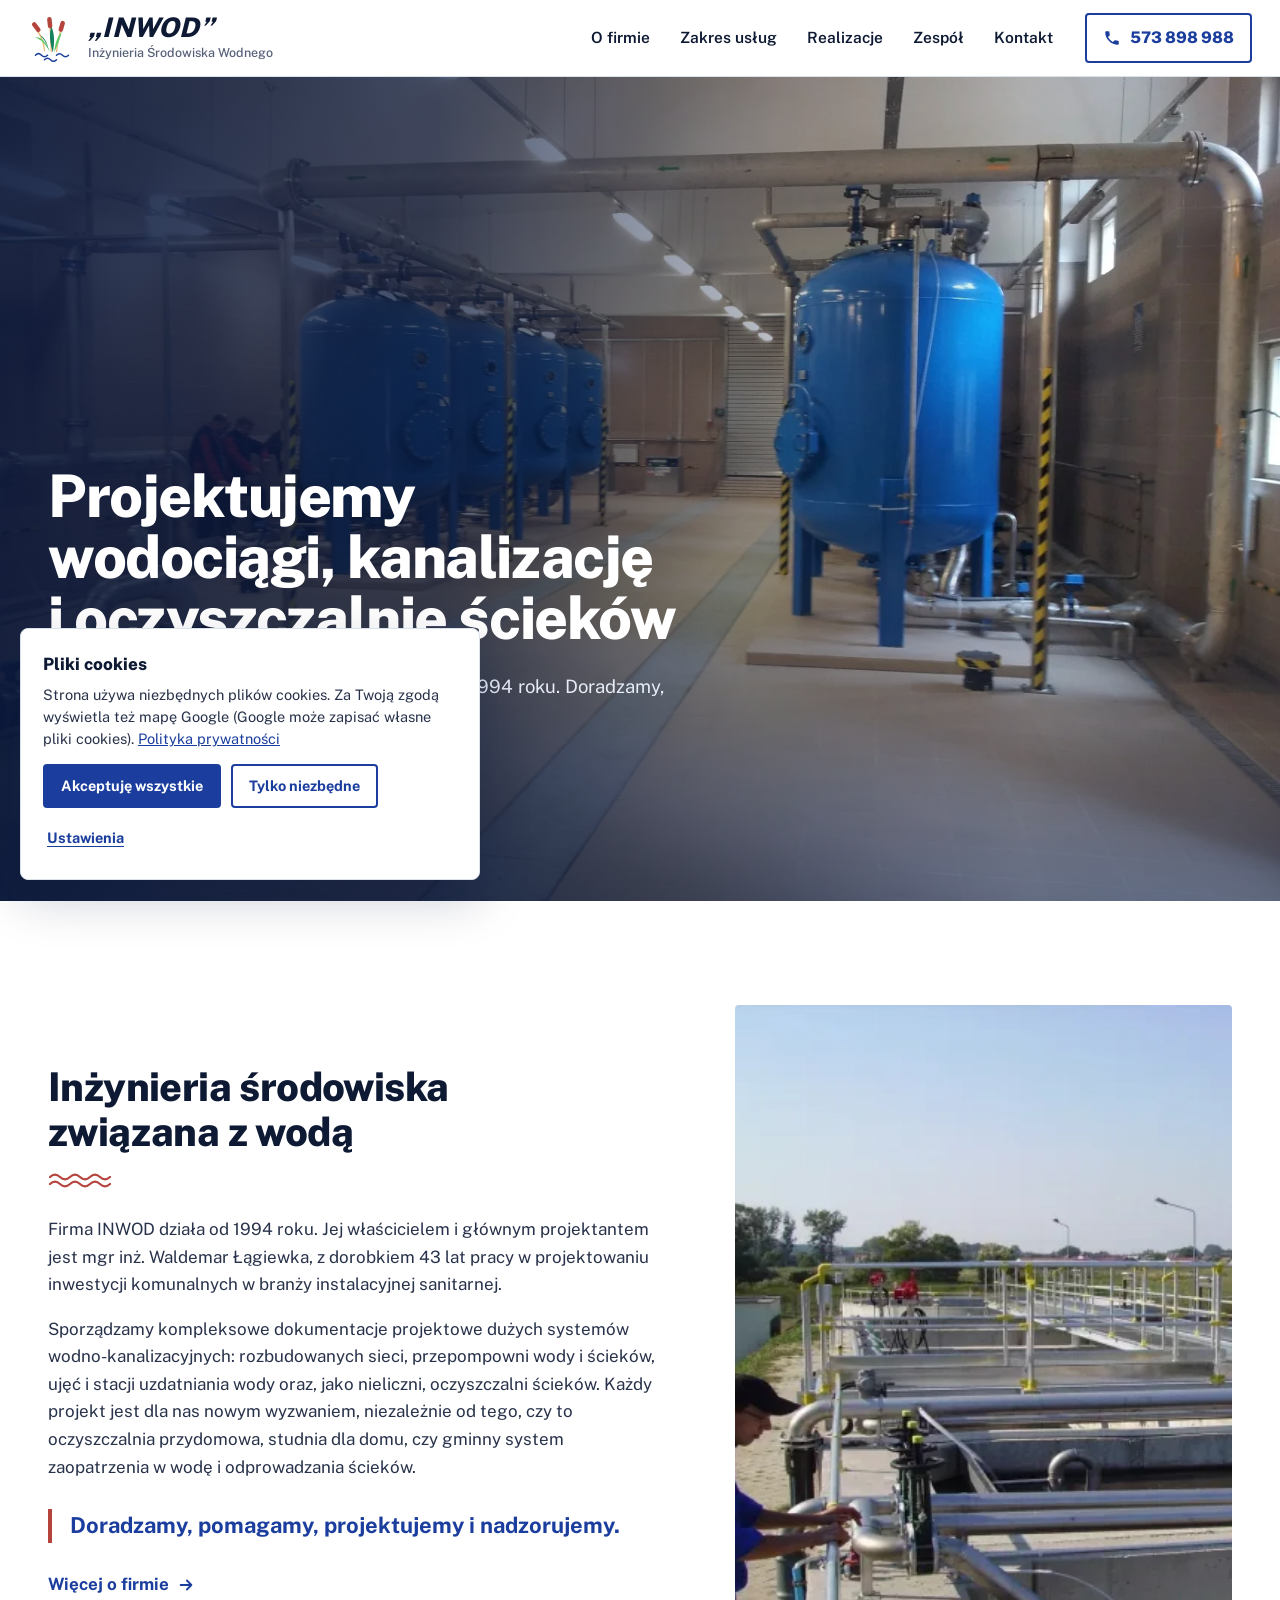
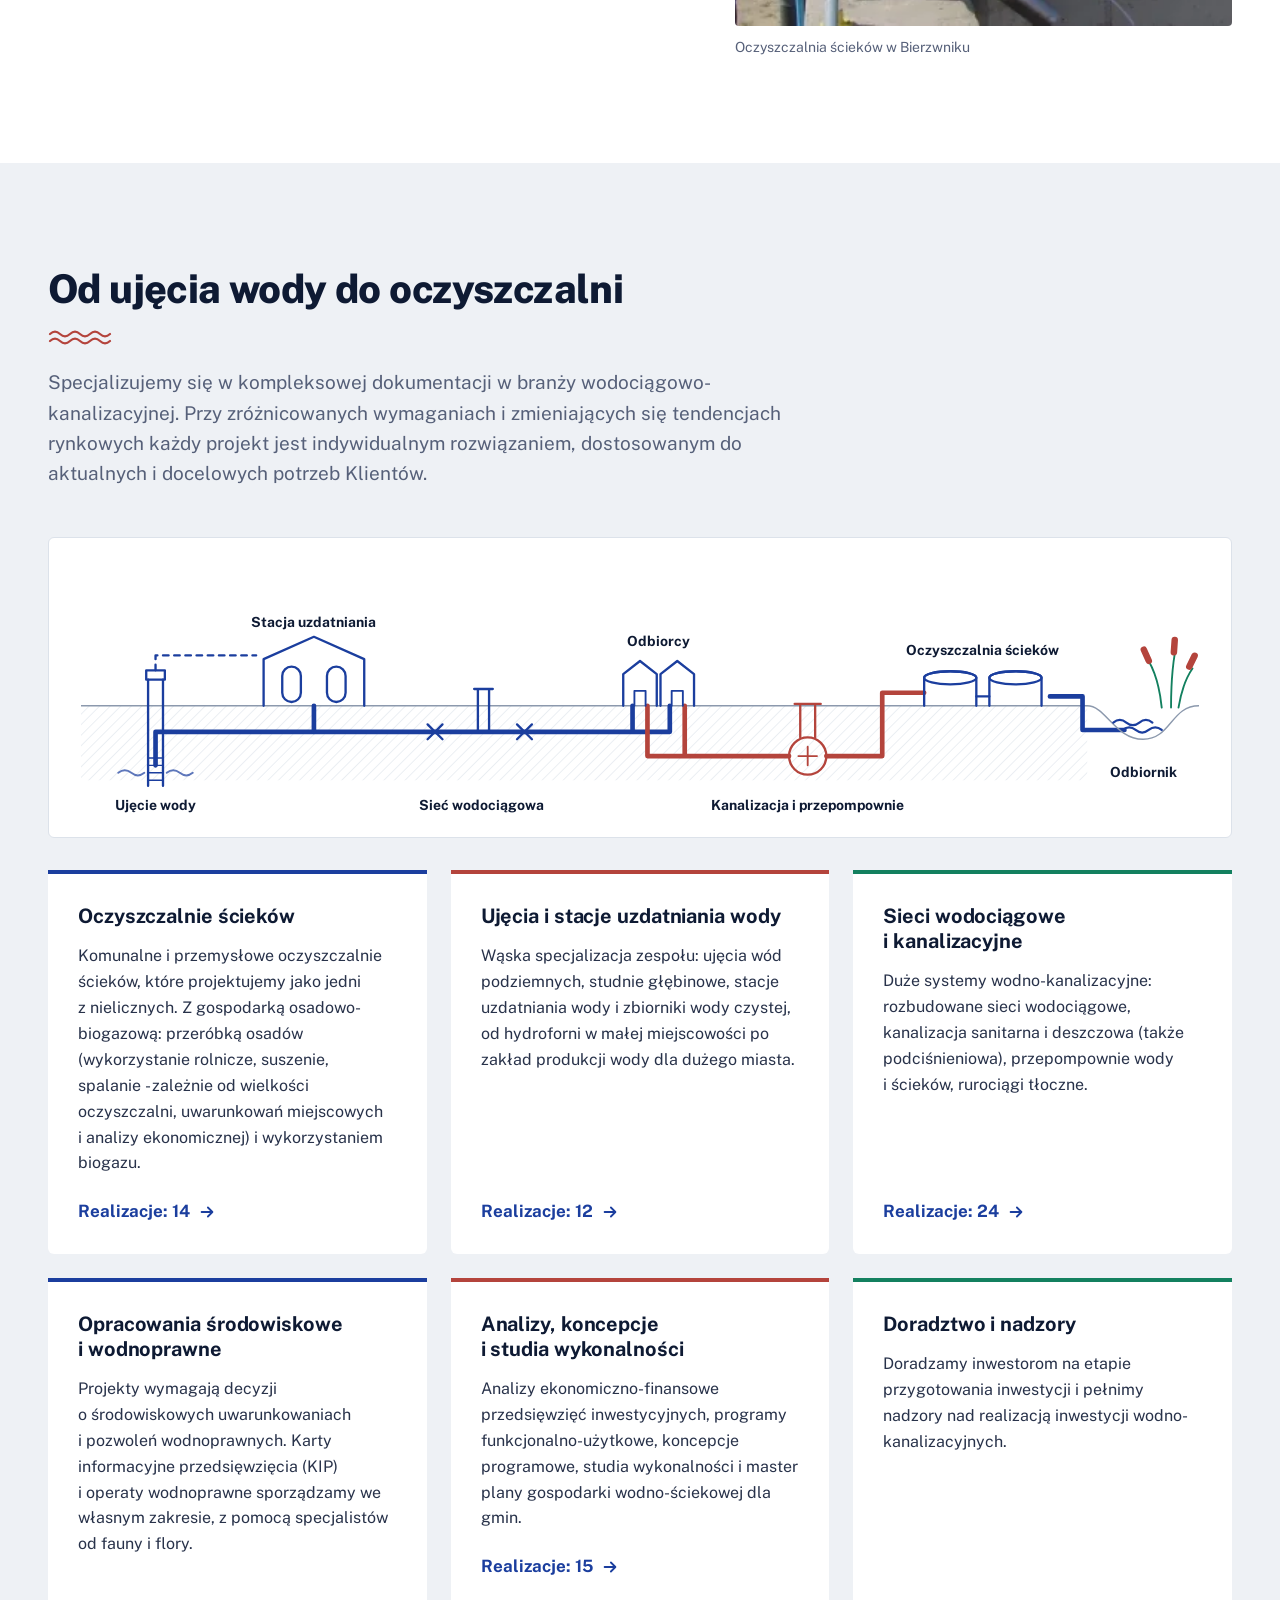
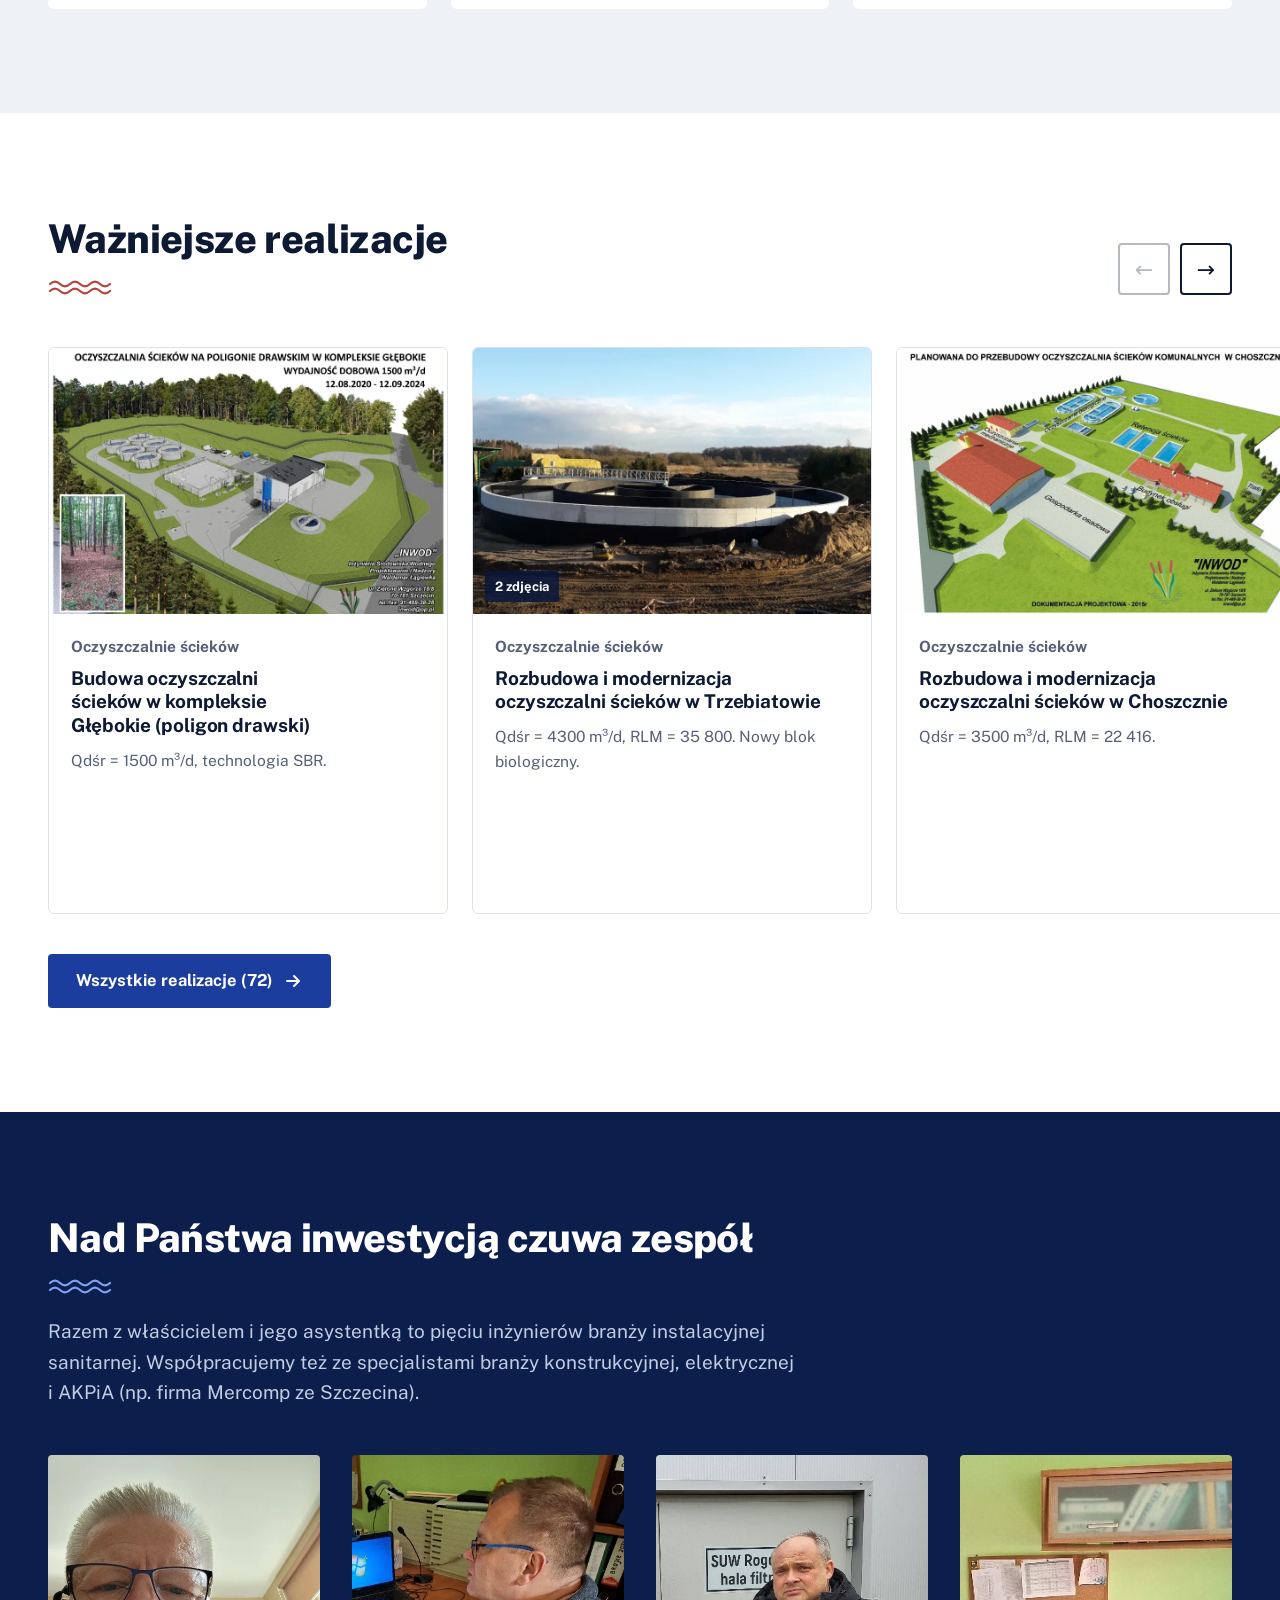
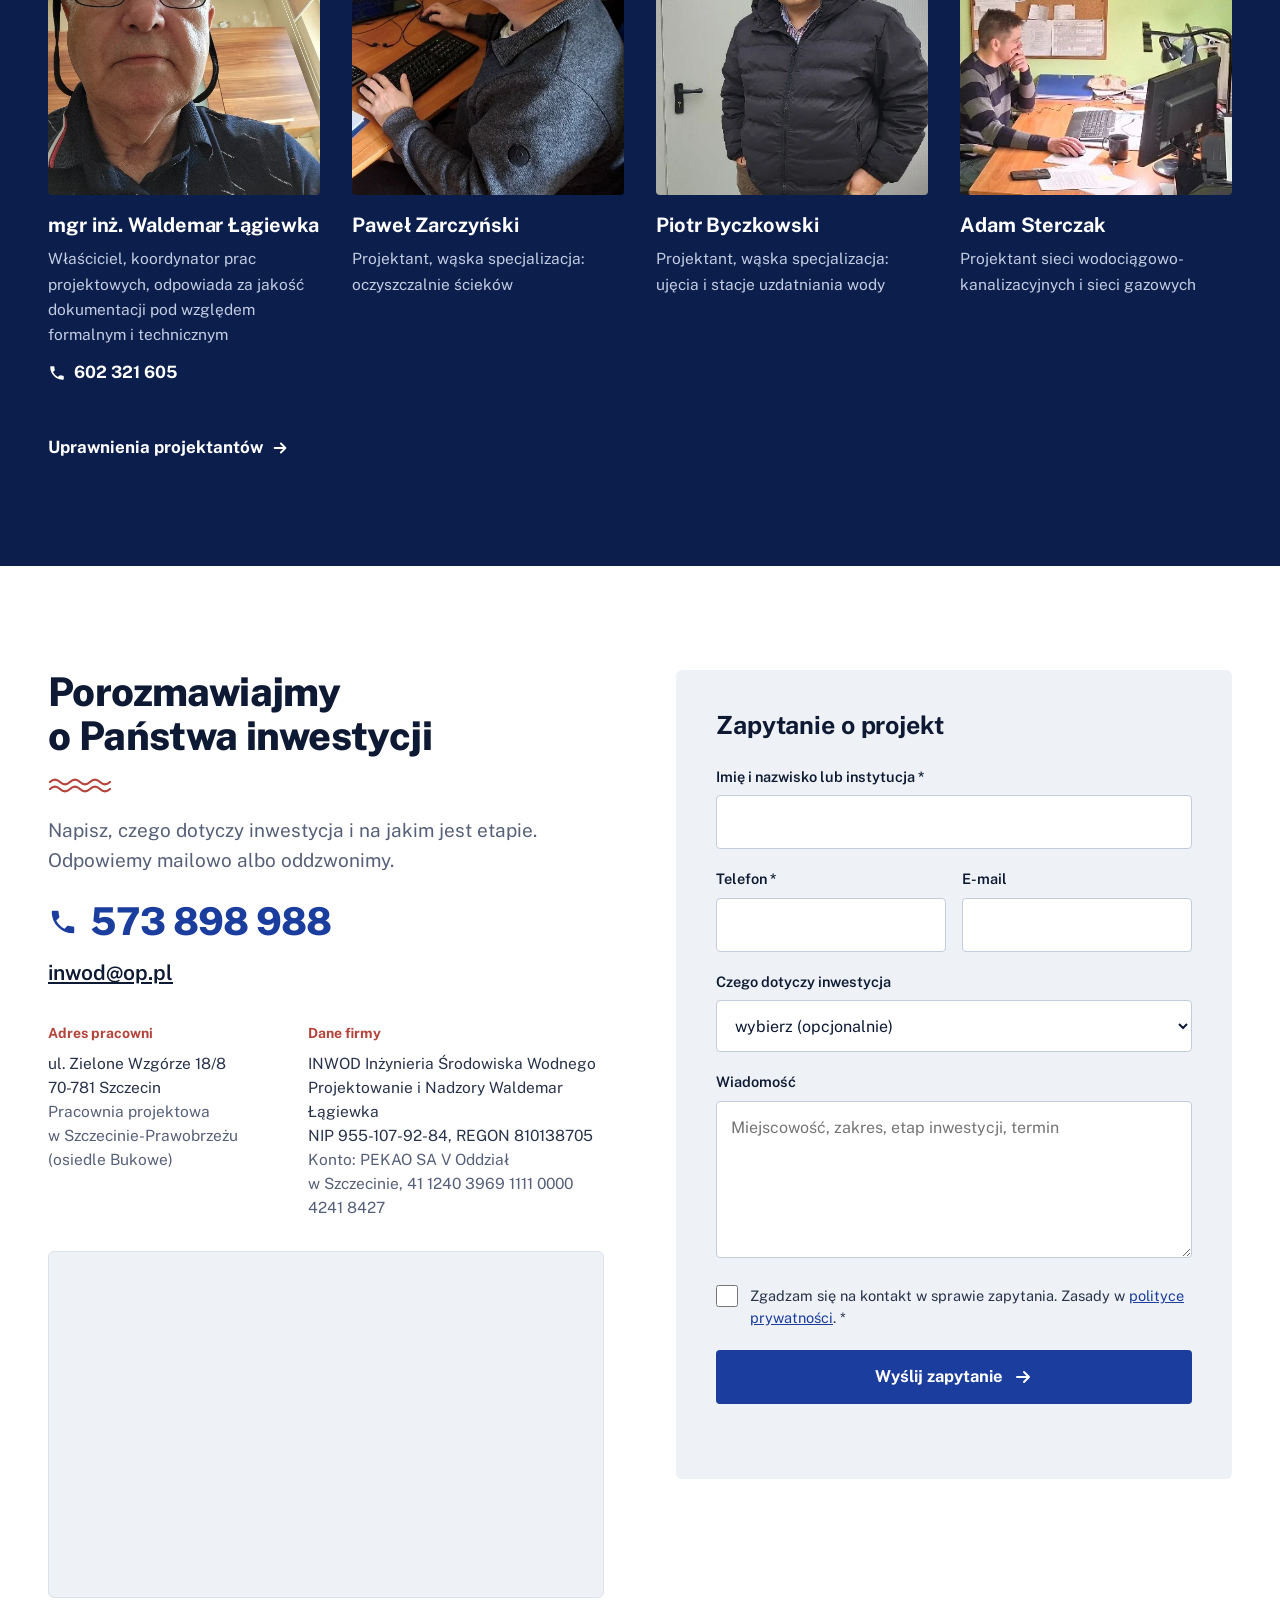
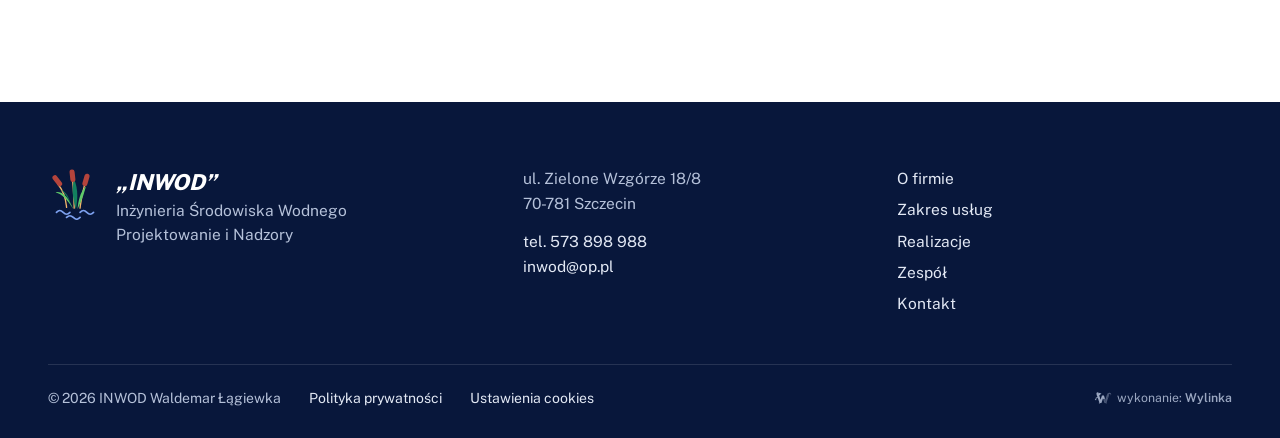
==== index.html @ 0514026c "Wersja testowa strony INWOD do odbioru (eksport z WordPressa, noindex) Co-Authored-By: Claude Opus 5" ====
<!doctype html>
<html lang="pl">
<head>
<meta charset="utf-8">
<meta name="viewport" content="width=device-width,initial-scale=1,viewport-fit=cover">
<title>INWOD Szczecin - projekty wodociągów, kanalizacji i oczyszczalni ścieków</title>
<meta name="description" content="Pracownia projektowa INWOD ze Szczecina, od 1994 roku. Oczyszczalnie ścieków, stacje uzdatniania wody, sieci wodociągowe i kanalizacyjne, KIP, operaty wodnoprawne i nadzory.">
<meta name="robots" content="noindex, nofollow">
<link rel="canonical" href="https://disaster26.github.io/inwod-koncepcja/">
<meta property="og:type" content="website"><meta property="og:locale" content="pl_PL"><meta property="og:site_name" content="INWOD"><meta property="og:title" content="INWOD Szczecin - projekty wodociągów, kanalizacji i oczyszczalni ścieków"><meta property="og:description" content="Pracownia projektowa INWOD ze Szczecina, od 1994 roku. Oczyszczalnie ścieków, stacje uzdatniania wody, sieci wodociągowe i kanalizacyjne, KIP, operaty wodnoprawne i nadzory."><meta property="og:url" content="https://disaster26.github.io/inwod-koncepcja/"><meta property="og:image" content="https://disaster26.github.io/inwod-koncepcja/wp-content/uploads/2026/11/suw-lazy-filtry-1024x768.webp">
<script type="application/ld+json">{"@context":"https://schema.org","@type":"ProfessionalService","@id":"https://disaster26.github.io/inwod-koncepcja/#firma","name":"INWOD Inżynieria Środowiska Wodnego Projektowanie i Nadzory Waldemar Łągiewka","alternateName":"INWOD","url":"https://disaster26.github.io/inwod-koncepcja/","telephone":"+48573898988","email":"inwod@op.pl","foundingDate":"1994","founder":{"@type":"Person","name":"Waldemar Łągiewka","jobTitle":"projektant, właściciel"},"taxID":"9551079284","address":{"@type":"PostalAddress","streetAddress":"Zielone Wzgórze 18/8","postalCode":"70-781","addressLocality":"Szczecin","addressRegion":"zachodniopomorskie","addressCountry":"PL"},"areaServed":"Polska","knowsAbout":["oczyszczalnie ścieków","stacje uzdatniania wody","sieci wodociągowe","kanalizacja sanitarna","kanalizacja deszczowa","operaty wodnoprawne","karta informacyjna przedsięwzięcia"],"image":"https://disaster26.github.io/inwod-koncepcja/wp-content/uploads/2026/11/suw-lazy-filtry-1024x768.webp"}</script>
<meta name="theme-color" content="#0B1E4C">
<link rel="icon" href="https://disaster26.github.io/inwod-koncepcja/wp-content/themes/inwod/assets/img/favicon.svg" type="image/svg+xml"><link rel="apple-touch-icon" href="https://disaster26.github.io/inwod-koncepcja/wp-content/themes/inwod/assets/img/favicon-180.png">
<link rel="preload" href="https://disaster26.github.io/inwod-koncepcja/wp-content/themes/inwod/assets/fonts/publicsans-latin.woff2" as="font" type="font/woff2" crossorigin>
<link rel="preload" href="https://disaster26.github.io/inwod-koncepcja/wp-content/themes/inwod/assets/fonts/publicsans-latin-ext.woff2" as="font" type="font/woff2" crossorigin>
<style>@font-face{font-family:"Public Sans";src:url(https://disaster26.github.io/inwod-koncepcja/wp-content/themes/inwod/assets/fonts/publicsans-latin-ext.woff2) format("woff2");font-weight:100 900;font-display:swap;unicode-range:U+0100-02BA,U+02BD-02C5,U+02C7-02CC,U+02CE-02D7,U+02DD-02FF,U+0304,U+0308,U+0329,U+1D00-1DBF,U+1E00-1E9F,U+1EF2-1EFF,U+2020,U+20A0-20AB,U+20AD-20C0,U+2113,U+2C60-2C7F,U+A720-A7FF}
@font-face{font-family:"Public Sans";src:url(https://disaster26.github.io/inwod-koncepcja/wp-content/themes/inwod/assets/fonts/publicsans-latin.woff2) format("woff2");font-weight:100 900;font-display:swap;unicode-range:U+0000-00FF,U+0131,U+0152-0153,U+02BB-02BC,U+02C6,U+02DA,U+02DC,U+0304,U+0308,U+0329,U+2000-206F,U+20AC,U+2122,U+2191,U+2193,U+2212,U+2215,U+FEFF,U+FFFD}
:root{--g:#1B3E9E;--gd:#0B1E4C;--gdd:#08173B;--a:#B4443C;--ad:#93302A;--z:#13805F;--ink:#0E1A33;--tx:#28324A;--sz:#566079;--li:#DCE2EA;--bg2:#EEF1F5;--hh:76px;--fala:url("data:image/svg+xml,%3Csvg xmlns='http://www.w3.org/2000/svg' width='16' height='6' viewBox='0 0 16 6'%3E%3Cpath d='M0 3c2-2.4 6-2.4 8 0s6 2.4 8 0' fill='none' stroke='%23B4443C' stroke-width='1.8'/%3E%3C/svg%3E");--fala-g:url("data:image/svg+xml,%3Csvg xmlns='http://www.w3.org/2000/svg' width='22' height='10' viewBox='0 0 22 10'%3E%3Cg fill='none' stroke='%231B3E9E' stroke-width='1.7' stroke-linecap='round'%3E%3Cpath d='M1 3.5c2.2-2.6 4.8-2.6 7 0s4.8 2.6 7 0'/%3E%3Cpath d='M6 8c2.2-2.6 4.8-2.6 7 0s4.8 2.6 7 0'/%3E%3C/g%3E%3C/svg%3E")}
*,*::before,*::after{box-sizing:border-box}
html{-webkit-text-size-adjust:100%;scroll-behavior:smooth;scroll-padding-top:calc(var(--hh) + 16px)}
body{margin:0;background:#fff;color:var(--tx);font:400 17px/1.62 "Public Sans",system-ui,-apple-system,"Segoe UI",Roboto,Arial,sans-serif;-webkit-font-smoothing:antialiased;overflow-x:hidden}
img,svg{max-width:100%;display:block}
img{height:auto}
a{color:var(--g)}
h1,h2,h3{color:var(--ink);line-height:1.12;margin:0;font-weight:800;letter-spacing:-.015em;text-wrap:balance}
h2{font-size:clamp(29px,3.1vw,44px)}
h3{font-size:20px;font-weight:700;letter-spacing:-.005em;line-height:1.25}
p{margin:0 0 1em}
button{font:inherit;cursor:pointer}
.wrap{max-width:1240px;margin:0 auto;padding:0 28px}
.skip{position:absolute;left:-9999px;top:8px;z-index:100;background:#fff;padding:10px 14px}
.skip:focus{left:8px}
:focus-visible{outline:3px solid var(--a);outline-offset:2px}
.ik{width:18px;height:18px;flex:none}
.szary{color:var(--sz)}
/* przyciski */
.btn{display:inline-flex;align-items:center;justify-content:center;gap:10px;min-height:54px;padding:0 26px;border-radius:4px;border:2px solid transparent;font-weight:700;font-size:16.5px;line-height:1.2;text-decoration:none;transition:background-color .18s,color .18s,border-color .18s,transform .18s}
.btn:active{transform:translateY(1px)}
.btn .ik{width:20px;height:20px}
.btn-akc{background:var(--a);color:#fff}
.btn-akc:hover{background:var(--ad)}
.btn-szklo{background:rgba(8,23,59,.28);border-color:rgba(255,255,255,.8);color:#fff;-webkit-backdrop-filter:blur(6px);backdrop-filter:blur(6px)}
.btn-szklo:hover{background:#fff;color:var(--gd)}
.btn-gl{background:var(--g);color:#fff}
.btn-gl:hover{background:var(--gd)}
.btn-pelny{width:100%}
.lnk{display:inline-flex;align-items:center;gap:8px;font-weight:700;color:var(--g);text-decoration:none}
.lnk .ik{transition:transform .18s}
.lnk:hover .ik{transform:translateX(4px)}
.lnk-jasny{color:#fff}
/* nagłówek */
.top{position:sticky;top:0;z-index:50;background:#fff;border-bottom:1px solid var(--li)}
.top-in{max-width:1400px;margin:0 auto;padding:0 28px;height:var(--hh);display:flex;align-items:center;gap:32px}
.logo{display:flex;align-items:center;gap:12px;text-decoration:none;color:var(--ink);flex:none}
.logo .znak{width:48px;height:48px}
.logo-tx b{display:block;font-size:27px;line-height:1;font-weight:800;font-style:italic;letter-spacing:.01em}
.logo-tx span{display:block;font-size:12.5px;line-height:1.3;color:var(--sz);margin-top:4px;font-weight:500}
.nav{display:flex;gap:30px;margin-left:auto}
.nav a{position:relative;padding:10px 0;color:var(--ink);font-weight:600;font-size:15.5px;text-decoration:none}
.nav a:hover{color:var(--g)}
.nav a.on{color:var(--g)}
.nav a.on::after,.menu-mob nav a.on::after{content:"";position:absolute;left:0;right:0;bottom:0;height:6px;background:var(--fala) repeat-x left center/16px 6px}
.top-tel{display:inline-flex;align-items:center;gap:9px;padding:10px 16px;border:2px solid var(--g);border-radius:4px;color:var(--g);font-weight:800;font-size:16px;text-decoration:none;white-space:nowrap}
.top-tel:hover{background:var(--g);color:#fff}
.burger{display:none;margin-left:auto;width:48px;height:48px;border:0;background:transparent;padding:12px;flex-direction:column;justify-content:space-between}
.burger span{display:block;height:2.5px;border-radius:2px;background:var(--ink);transition:transform .2s,opacity .2s}
.burger[aria-expanded=true] span:nth-child(1){transform:translateY(9.5px) rotate(45deg)}
.burger[aria-expanded=true] span:nth-child(2){opacity:0}
.burger[aria-expanded=true] span:nth-child(3){transform:translateY(-9.5px) rotate(-45deg)}
.menu-mob{position:fixed;left:0;right:0;top:var(--hh);bottom:0;background:#fff;overflow:auto;padding:12px 20px 32px;border-top:1px solid var(--li)}
.menu-mob nav{display:flex;flex-direction:column}
.menu-mob nav a{position:relative;align-self:flex-start;padding:14px 0;font-size:23px;font-weight:700;color:var(--ink);text-decoration:none}
.menu-mob nav a.on{color:var(--g)}
.menu-mob nav a.on::after{bottom:6px}
.menu-mob-k{margin-top:24px;padding-top:24px;border-top:1px solid var(--li);display:flex;flex-direction:column;gap:14px}
.menu-mob-tel{display:inline-flex;align-items:center;gap:10px;font-size:22px;font-weight:800;color:var(--g);text-decoration:none}
.menu-mob-k p{color:var(--sz);margin:0}
/* pierwszy ekran */
.hero{position:relative;display:flex;align-items:flex-end;min-height:calc(100svh - var(--hh));max-height:980px;color:#fff;background:var(--gd);overflow:hidden;isolation:isolate}
.hero-tlo img{position:absolute;inset:0;width:100%;height:100%;object-fit:cover;object-position:62% 50%;z-index:-2}
.hero::before{content:"";position:absolute;inset:0;z-index:-1;background:linear-gradient(90deg,rgba(8,23,59,.9) 0%,rgba(8,23,59,.72) 34%,rgba(8,23,59,.25) 62%,rgba(8,23,59,0) 80%),linear-gradient(0deg,rgba(8,23,59,.55) 0%,rgba(8,23,59,0) 40%)}
.hero-in{width:100%;padding-top:72px;padding-bottom:clamp(64px,9vh,120px)}
.hero h1{color:#fff;font-size:clamp(38px,4.6vw,72px);line-height:1.04;letter-spacing:-.025em;max-width:17ch}
.hero-lead{font-size:clamp(18px,1.45vw,21px);line-height:1.55;max-width:34em;margin:24px 0 0;color:#E6ECF7}
.hero-cta{display:flex;flex-wrap:wrap;gap:14px;margin-top:36px}
.hero-fale{display:none}
/* nagłówek podstrony */
.glowa{position:relative;display:flex;align-items:flex-end;min-height:400px;color:#fff;background:var(--gd);overflow:hidden;isolation:isolate}
.glowa-tlo img{position:absolute;inset:0;width:100%;height:100%;object-fit:cover;z-index:-2}
.glowa::before{content:"";position:absolute;inset:0;z-index:-1;background:linear-gradient(90deg,rgba(8,23,59,.9) 0%,rgba(8,23,59,.66) 45%,rgba(8,23,59,.2) 85%),linear-gradient(0deg,rgba(8,23,59,.5),rgba(8,23,59,0) 55%)}
.glowa-in{width:100%;padding-top:72px;padding-bottom:52px}
.glowa h1{color:#fff;font-size:clamp(36px,4.4vw,62px);letter-spacing:-.025em;max-width:16ch}
.glowa p{font-size:19px;max-width:40em;margin:16px 0 0;color:#E6ECF7}
/* sekcje */
.sek{padding:104px 0}
.szare{background:var(--bg2)}
.ciemne{background:var(--gd);color:#D4DCEC}
.ciemne h2,.ciemne h3{color:#fff}
.h2-fale{width:64px;height:16px;margin-top:18px;color:var(--a)}
.ciemne .h2-fale{color:#7EA2F0}
.sek-glowa{max-width:780px;margin-bottom:48px}
.sek-glowa .lead{margin-top:22px}
.lead{font-size:19px;line-height:1.6;color:var(--sz)}
.ciemne .lead{color:#C2CDE3}
.sek-glowa-r{max-width:none;display:flex;align-items:flex-end;justify-content:space-between;gap:24px}
/* o firmie */
.onas-in{display:grid;grid-template-columns:1.1fr .9fr;gap:80px;align-items:center}
.onas-tx h2{margin-bottom:0}
.onas-tx .h2-fale{margin-bottom:28px}
.cytat{font-size:22px;line-height:1.35;font-weight:700;color:var(--g);border-left:4px solid var(--a);padding:2px 0 2px 18px;margin:28px 0}
.onas-zdj{margin:0;position:relative}
.onas-zdj img{width:100%;aspect-ratio:4/5;object-fit:cover;object-position:22% 50%;border-radius:4px}
.onas-zdj figcaption{font-size:14px;color:var(--sz);margin-top:10px}
/* droga wody i zakres */
.droga{background:#fff;border:1px solid var(--li);border-radius:6px;padding:28px 32px 20px;overflow-x:auto;-webkit-overflow-scrolling:touch;scrollbar-width:thin}
.droga svg{min-width:980px;width:100%;height:auto}
.droga text{font-family:"Public Sans",system-ui,sans-serif}
.droga-hint{display:none}
.tor .karta-tx p{display:-webkit-box;-webkit-line-clamp:3;-webkit-box-orient:vertical;overflow:hidden}
.tor .karta-tx ul{display:none}
.uslugi{display:grid;grid-template-columns:repeat(3,1fr);gap:24px;margin-top:32px}
.usl{background:#fff;border-top:4px solid var(--g);border-radius:0 0 6px 6px;padding:30px 30px 28px;display:flex;flex-direction:column}
.usl:nth-child(3n+2){border-top-color:var(--a)}
.usl:nth-child(3n){border-top-color:var(--z)}
.usl h3{margin-bottom:14px}
.usl p{font-size:16px;color:var(--tx)}
.usl .lnk{margin-top:auto;padding-top:6px}
/* tor kart (przesuwany palcem i myszą) */
.tor{display:flex;gap:24px;overflow-x:auto;scroll-snap-type:x mandatory;scroll-padding:0 max(28px,calc((100vw - 1240px)/2 + 28px));padding:4px max(28px,calc((100vw - 1240px)/2 + 28px)) 28px;scrollbar-width:none;cursor:grab;outline-offset:-3px}
.tor::-webkit-scrollbar{display:none}
.tor.ciag{cursor:grabbing;scroll-snap-type:none}
.tor.ciag *{pointer-events:none}
.tor .karta{flex:0 0 400px;scroll-snap-align:start}
.tor-str{display:flex;gap:10px}
.str{width:52px;height:52px;border:2px solid var(--ink);background:#fff;border-radius:4px;font-size:22px;line-height:1;color:var(--ink);transition:background .18s,color .18s}
.str:hover:not(:disabled){background:var(--ink);color:#fff}
.str:disabled{opacity:.3;cursor:default}
.realw .btn{margin-top:12px}
.karta{background:#fff;border:1px solid var(--li);border-radius:6px;overflow:hidden;display:flex;flex-direction:column;user-select:none}
.karta-zdj{position:relative;display:block;width:100%;padding:0;border:0;background:var(--bg2);aspect-ratio:3/2;overflow:hidden;cursor:zoom-in}
.karta-zdj img{width:100%;height:100%;object-fit:cover;transition:transform .5s cubic-bezier(.2,.7,.3,1)}
.karta-zdj:hover img{transform:scale(1.04)}
.karta-ile{position:absolute;left:12px;bottom:12px;background:rgba(8,23,59,.82);color:#fff;font-size:13px;font-weight:700;padding:5px 10px;border-radius:3px}
.karta-tx{padding:20px 22px 24px}
.karta-r{font-size:14px;font-weight:700;color:var(--a);margin:0 0 6px}
.karta h3{font-size:19px;margin-bottom:10px}
.karta p,.karta li{font-size:15.5px;color:var(--sz);margin:0 0 .5em}
.karta ul,.lista ul{margin:0;padding-left:18px}
/* realizacje: lista */
.real-lista{padding-top:48px}
.filtry{display:flex;flex-wrap:wrap;gap:10px;padding-bottom:8px}
.filtry a{display:inline-flex;align-items:center;gap:8px;padding:11px 16px;border:1.5px solid var(--li);border-radius:4px;color:var(--ink);font-weight:600;font-size:15.5px;text-decoration:none;background:#fff}
.filtry a span{color:var(--sz);font-weight:500}
.filtry a:hover{border-color:var(--g);color:var(--g)}
.grupa{padding-top:72px;scroll-margin-top:calc(var(--hh) + 12px)}
.grupa > .lead{max-width:760px;margin-top:18px}
.siatka{display:grid;grid-template-columns:repeat(auto-fill,minmax(270px,1fr));gap:24px;margin-top:36px}
.siatka .karta-r{display:none}
.lista{list-style:none;margin:36px 0 0;padding:0;display:grid;grid-template-columns:1fr 1fr;column-gap:56px}
.lista li{border-top:1px solid var(--li);padding:18px 0 14px 34px;position:relative}
.lista li::before{content:"";position:absolute;left:0;top:25px;width:22px;height:10px;background:var(--fala-g) no-repeat center/22px 10px}
.lista h3{font-size:17px;line-height:1.35;margin-bottom:6px}
.lista p,.lista li li{font-size:15.5px;color:var(--sz);margin:0 0 .4em}
.lista li li{padding:0;border:0}
.lista li li::before{display:none}
/* zespół */
.osoby{display:grid;grid-template-columns:repeat(4,1fr);gap:32px}
.osoba-zdj{aspect-ratio:4/5;border-radius:4px;overflow:hidden;background:#13295F;margin-bottom:18px}
.osoba-zdj img{width:100%;height:100%;object-fit:cover}
.osoba h3{font-size:20px}
.osoba-rola{font-size:15.5px;color:#C2CDE3;margin:8px 0 0}
.osoba-upr{list-style:none;margin:14px 0 0;padding:14px 0 0;border-top:1px solid rgba(255,255,255,.16)}
.osoba-upr li{font-size:14.5px;line-height:1.5;color:#C9D3E8;margin-bottom:8px}
.osoba-tel{display:inline-flex;align-items:center;gap:8px;margin-top:12px;color:#fff;font-weight:700;text-decoration:none}
.zespol .lnk{margin-top:44px}
/* referencje */
.kl-lista{list-style:none;margin:40px 0 0;padding:0;columns:3 280px;column-gap:48px}
.kl-lista li{break-inside:avoid;position:relative;padding:12px 0 12px 34px;border-bottom:1px solid #D3DAE4;font-weight:600;color:var(--ink);font-size:16px}
.kl-lista li::before{content:"";position:absolute;left:0;top:19px;width:22px;height:10px;background:var(--fala-g) no-repeat center/22px 10px}
/* kontakt */
.kontakt-in{display:grid;grid-template-columns:1fr 1fr;gap:72px;align-items:start}
.kontakt-dane .lead{margin:22px 0 26px}
.k-tel{display:inline-flex;align-items:center;gap:12px;font-size:clamp(30px,3vw,42px);font-weight:800;letter-spacing:-.02em;color:var(--g);text-decoration:none;line-height:1.1}
.k-tel .ik{width:30px;height:30px}
.k-mail{display:block;margin-top:10px;font-size:21px;font-weight:600;color:var(--ink)}
.k-dl{display:grid;grid-template-columns:1fr 1.25fr;gap:24px;margin:32px 0}
.k-dl dt{font-size:14px;font-weight:700;color:var(--a);margin-bottom:6px}
.k-dl dd{margin:0;font-size:15.5px;line-height:1.55}
.mapa{aspect-ratio:16/10;border-radius:6px;overflow:hidden;background:var(--bg2);border:1px solid var(--li)}
.mapa iframe{width:100%;height:100%;border:0;display:block}
.mz{height:100%;display:flex;flex-direction:column;justify-content:center;padding:28px}
.mz-n{font-weight:800;color:var(--ink);font-size:19px;margin:0 0 4px}
.mz-a{color:var(--sz);margin:0 0 16px}
.mz-b{display:flex;flex-wrap:wrap;gap:12px}
.mz-b a,.mz-b button{min-height:46px;padding:0 18px;border-radius:4px;border:2px solid var(--g);display:inline-flex;align-items:center;font-weight:700;font-size:15px;text-decoration:none}
.mz-b a{background:var(--g);color:#fff}
.mz-b button{background:#fff;color:var(--g)}
.form{background:var(--bg2);border-radius:6px;padding:40px;position:relative}
.form h3{font-size:25px;margin-bottom:24px}
.pole{margin-bottom:18px}
.pole label{display:block;font-size:14.5px;font-weight:600;color:var(--ink);margin-bottom:7px}
.pole input,.pole select,.pole textarea{width:100%;font:inherit;font-size:16px;color:var(--ink);background:#fff;border:1.5px solid #C3CCDA;border-radius:4px;padding:13px 14px;min-height:52px;transition:border-color .15s,box-shadow .15s}
.pole textarea{min-height:130px;resize:vertical}
.pole input:focus,.pole select:focus,.pole textarea:focus{outline:0;border-color:var(--g);box-shadow:0 0 0 3px rgba(27,62,158,.18)}
.pole-2{display:grid;grid-template-columns:1fr 1fr;gap:16px}
.pulapka{position:absolute;left:-9999px;width:1px;height:1px;overflow:hidden}
.zgoda{display:flex;gap:12px;align-items:flex-start;font-size:14.5px;line-height:1.5;margin:6px 0 22px;cursor:pointer}
.zgoda input{width:22px;height:22px;flex:none;margin:0;accent-color:var(--g)}
.form-info{margin:14px 0 0;font-size:15px;font-weight:600;min-height:1.4em}
.form-info.ok{color:var(--z)}
.form-info.blad{color:var(--a)}
/* treść z edytora */
.tresc-sek{padding:80px 0}
.tresc{max-width:780px}
.tresc-waska{max-width:780px}
.tresc h2{font-size:clamp(25px,2.4vw,32px);margin:48px 0 16px}
.tresc h2:first-child{margin-top:0}
.tresc h3{margin:32px 0 10px}
.tresc p,.tresc li{font-size:17.5px;line-height:1.7}
.tresc ul{padding-left:22px}
.ofirmie{display:grid;grid-template-columns:minmax(0,1fr) 420px;gap:72px;align-items:start}
.ofirmie-bok{display:flex;flex-direction:column;gap:28px;position:sticky;top:calc(var(--hh) + 24px)}
.ofirmie-bok figure{margin:0}
.ofirmie-bok img{width:100%;border-radius:4px;aspect-ratio:4/3;object-fit:cover}
.ofirmie-bok figcaption{font-size:14px;color:var(--sz);margin-top:8px}
.przyciski{display:flex;flex-wrap:wrap;align-items:center;gap:22px}
/* stopka */
.stopka{background:var(--gdd);color:#B5C1D9;padding:64px 0 28px;font-size:15.5px}
.stopka a{color:#E2E8F4;text-decoration:none}
.stopka a:hover{color:#fff;text-decoration:underline}
.stopka-in{display:grid;grid-template-columns:1.3fr 1fr 1fr;gap:40px}
.st-marka{display:flex;gap:14px;align-items:flex-start}
.st-marka p{margin:0;line-height:1.5}
.st-marka b{font-size:22px;font-style:italic;font-weight:800;color:#fff}
.st-znak{width:54px;height:54px;flex:none}
.st-znak g[stroke="#1B3E9E"]{stroke:#7EA2F0}
.st-kol p{margin:0 0 12px}
.st-menu{display:flex;flex-direction:column;gap:6px}
.st-menu a.on{color:#fff;text-decoration:underline;text-decoration-color:var(--a);text-underline-offset:5px}
.st-dol{grid-column:1/-1;display:flex;flex-wrap:wrap;align-items:center;gap:12px 28px;border-top:1px solid rgba(255,255,255,.12);padding-top:22px;margin-top:8px;font-size:14px}
.st-ck{background:none;border:0;padding:0;color:#E2E8F4;font-size:14px}
.st-ck:hover{text-decoration:underline}
.st-dol .wylinka-badge{margin-left:auto;color:#B5C1D9}
/* baner cookies */
.ck{position:fixed;left:20px;bottom:20px;z-index:60;max-width:460px;background:#fff;border:1px solid var(--li);border-radius:8px;box-shadow:0 18px 50px rgba(8,23,59,.22);padding:22px}
.ck-tyt{font-weight:800;color:var(--ink);font-size:17px;margin:0 0 6px}
.ck-tekst{font-size:14.5px;line-height:1.5;margin:0 0 14px}
.ck-ust{margin-bottom:14px}
.ck-kat{display:flex;gap:10px;align-items:flex-start;font-size:14px;line-height:1.45;padding:10px 0;border-top:1px solid var(--li)}
.ck-kat input{width:20px;height:20px;flex:none;margin:1px 0 0;accent-color:var(--g)}
.ck-kat b{display:block;color:var(--ink)}
.ck-akcje{display:flex;flex-wrap:wrap;gap:10px;align-items:center}
.ck-b{min-height:44px;padding:0 16px;border-radius:4px;border:2px solid var(--g);font-weight:700;font-size:14.5px}
.ck-tak,.ck-zapisz{background:var(--g);color:#fff}
.ck-nie{background:#fff;color:var(--g)}
.ck-l{background:none;border:0;padding:8px 4px;color:var(--g);font-weight:700;font-size:14.5px;text-decoration:underline;text-underline-offset:3px}
/* galeria (okno) */
.lb{position:fixed;inset:0;z-index:90;background:rgba(5,12,32,.95);display:flex;align-items:center;justify-content:center;padding:56px 72px}
.lb[hidden]{display:none}
.lb figure{margin:0;max-width:100%;max-height:100%;display:flex;flex-direction:column;align-items:center}
.lb img{max-width:100%;max-height:calc(100vh - 150px);object-fit:contain;border-radius:3px;touch-action:pan-y}
.lb figcaption{color:#E2E8F4;font-size:15.5px;text-align:center;margin-top:14px;max-width:60em}
.lb-x,.lb-s{position:absolute;background:rgba(255,255,255,.08);border:1.5px solid rgba(255,255,255,.5);color:#fff;border-radius:4px;width:52px;height:52px;font-size:24px;line-height:1}
.lb-x{top:16px;right:16px;font-size:30px}
.lb-p{left:12px;top:50%;transform:translateY(-50%)}
.lb-n{right:12px;top:50%;transform:translateY(-50%)}
.lb-x:hover,.lb-s:hover{background:#fff;color:var(--gd)}
body.lb-on{overflow:hidden}
@media (max-width:1180px){
  .nav,.top-tel{display:none}
  .burger{display:flex}
}
@media (max-width:1000px){
  .uslugi{grid-template-columns:1fr 1fr}
  .osoby{grid-template-columns:1fr 1fr;gap:28px 20px}
  .onas-in,.kontakt-in,.ofirmie{grid-template-columns:1fr;gap:48px}
  .onas-zdj{max-width:520px}
  .ofirmie-bok{position:static}
  .lista{grid-template-columns:1fr}
}
@media (max-width:760px){
  :root{--hh:64px}
  body{font-size:16.5px}
  .wrap,.top-in{padding:0 20px}
  .logo .znak{width:42px;height:42px}
  .logo-tx b{font-size:24px}
  .logo-tx span{font-size:11.5px}
  .sek{padding:68px 0}
  .tresc-sek{padding:56px 0}
  .sek-glowa{margin-bottom:32px}
  .lead{font-size:17.5px}
  .hero{min-height:calc(100svh - var(--hh));max-height:none}
  .hero-tlo img{object-position:72% 50%}
  .hero::before{background:linear-gradient(180deg,rgba(8,23,59,.25) 0%,rgba(8,23,59,.5) 32%,rgba(8,23,59,.9) 72%,rgba(8,23,59,.95) 100%)}
  .hero-in{padding-top:48px;padding-bottom:40px}
  .hero h1{font-size:clamp(33px,9.4vw,44px);max-width:none}
  .hero-lead{font-size:17.5px;margin-top:18px}
  .hero-cta{margin-top:28px;flex-direction:column;align-items:stretch;gap:12px}
  .hero-fale{display:none}
  .glowa{min-height:300px}
  .glowa-in{padding-top:56px;padding-bottom:36px}
  .glowa h1{font-size:clamp(32px,9vw,42px)}
  .glowa p{font-size:17px}
  .cytat{font-size:19px}
  .droga{padding:20px 18px 14px;margin:0 -20px;border-radius:0;border-left:0;border-right:0}
  .droga-hint{display:block;font-size:14px;color:var(--sz);margin:12px 0 0}
  .uslugi{grid-template-columns:1fr;gap:16px}
  .usl{padding:24px 22px}
  .tor{gap:16px;scroll-padding:0 20px;padding:4px 20px 24px}
  .tor .karta{flex-basis:84vw}
  .tor-str{display:none}
  .siatka{grid-template-columns:1fr}
  .filtry a{padding:9px 12px;font-size:14.5px}
  .grupa{padding-top:52px}
  .osoba h3{font-size:17px}
  .osoba-rola{font-size:14px}
  .kl-lista li{font-size:15px}
  .k-dl{grid-template-columns:1fr;gap:18px}
  .form{padding:26px 20px;margin:0 -20px;border-radius:0}
  .pole-2{grid-template-columns:1fr;gap:0}
  .stopka-in{grid-template-columns:1fr 1fr;gap:28px 20px}
  .st-marka{grid-column:1/-1}
  .st-dol .wylinka-badge{margin-left:0}
  .ck{left:10px;right:10px;bottom:10px;max-width:none;padding:18px}
  .lb{padding:64px 8px 72px}
  .lb-p,.lb-n{top:auto;bottom:12px;transform:none}
  .lb-p{left:calc(50% - 62px)}
  .lb-n{right:calc(50% - 62px)}
}
@media (prefers-reduced-motion:reduce){
  html{scroll-behavior:auto}
  *,*::before,*::after{transition:none!important;animation:none!important}
}
</style>
</head>
<body class="home wp-singular page-template-default page page-id-103 wp-theme-inwod">
<a class="skip" href="#tresc">Przejdź do treści</a>
<header class="top">
  <div class="top-in">
    <a class="logo" href="https://disaster26.github.io/inwod-koncepcja/" aria-label="INWOD - strona główna" aria-current="page">
      <svg class="znak" viewBox="0 0 64 64" aria-hidden="true" focusable="false"><g fill="none" stroke-linecap="round"><path d="M22 49C21 38 18 29 12 22" stroke="#F2B66B" stroke-width="1.6"/><path d="M31 50C31 38 30 26 29 14" stroke="#F2B66B" stroke-width="1.6"/><path d="M38 50C39 40 41 30 44 20" stroke="#F2B66B" stroke-width="1.6"/></g><path d="M30 51C23 40 18 34 9 31c8-1 14 4 21 20Z" fill="#5FCB6A"/><path d="M33 51c-4-13-5-24-2-35 4 9 5 21 2 35Z" fill="#13805F"/><path d="M35 51c1-12 4-21 10-27-2 8-5 17-10 27Z" fill="#5FCB6A"/><path d="M28 51c-2-10-6-18-13-23 6 2 11 9 13 23Z" fill="#13805F"/><rect x="8" y="10" width="6" height="15" rx="3" transform="rotate(-38 11 17.5)" fill="#B4443C"/><rect x="26" y="4" width="6" height="15" rx="3" transform="rotate(-6 29 11.5)" fill="#B4443C"/><rect x="42" y="9" width="6" height="15" rx="3" transform="rotate(16 45 16.5)" fill="#B4443C"/><g fill="none" stroke="#1B3E9E" stroke-width="2" stroke-linecap="round"><path d="M10 55c3-3 5-3 8 0s5 3 8 0"/><path d="M38 55c3-3 5-3 8 0s5 3 8 0"/><path d="M22 61c3-3 5-3 8 0s5 3 8 0"/></g></svg>      <span class="logo-tx"><b>„INWOD”</b><span>Inżynieria Środowiska Wodnego</span></span>
    </a>
    <nav class="nav" aria-label="Menu główne"><a href="https://disaster26.github.io/inwod-koncepcja/o-firmie/">O firmie</a><a href="https://disaster26.github.io/inwod-koncepcja/zakres-uslug/">Zakres usług</a><a href="https://disaster26.github.io/inwod-koncepcja/realizacje/">Realizacje</a><a href="https://disaster26.github.io/inwod-koncepcja/zespol/">Zespół</a><a href="https://disaster26.github.io/inwod-koncepcja/kontakt/">Kontakt</a></nav>
    <a class="top-tel" href="tel:+48573898988" aria-label="Zadzwoń: 573 898 988"><svg class="ik" viewBox="0 0 24 24" aria-hidden="true" focusable="false"><path fill="currentColor" d="M6.6 10.8a15.1 15.1 0 006.6 6.6l2.2-2.2a1 1 0 011-.25 11.4 11.4 0 003.6.57 1 1 0 011 1V20a1 1 0 01-1 1A17 17 0 013 4a1 1 0 011-1h3.5a1 1 0 011 1c0 1.25.2 2.46.57 3.6a1 1 0 01-.25 1z"/></svg><span>573 898 988</span></a>
    <button class="burger" type="button" aria-expanded="false" aria-controls="menu-mob" aria-label="Otwórz menu"><span></span><span></span><span></span></button>
  </div>
  <div class="menu-mob" id="menu-mob" hidden>
    <nav aria-label="Menu mobilne">
      <a href="https://disaster26.github.io/inwod-koncepcja/" class="on" aria-current="page">Strona główna</a>
      <a href="https://disaster26.github.io/inwod-koncepcja/o-firmie/">O firmie</a><a href="https://disaster26.github.io/inwod-koncepcja/zakres-uslug/">Zakres usług</a><a href="https://disaster26.github.io/inwod-koncepcja/realizacje/">Realizacje</a><a href="https://disaster26.github.io/inwod-koncepcja/zespol/">Zespół</a><a href="https://disaster26.github.io/inwod-koncepcja/kontakt/">Kontakt</a>    </nav>
    <div class="menu-mob-k">
      <a class="btn btn-akc" href="#kontakt">Zapytaj o projekt</a>
      <a class="menu-mob-tel" href="tel:+48573898988"><svg class="ik" viewBox="0 0 24 24" aria-hidden="true" focusable="false"><path fill="currentColor" d="M6.6 10.8a15.1 15.1 0 006.6 6.6l2.2-2.2a1 1 0 011-.25 11.4 11.4 0 003.6.57 1 1 0 011 1V20a1 1 0 01-1 1A17 17 0 013 4a1 1 0 011-1h3.5a1 1 0 011 1c0 1.25.2 2.46.57 3.6a1 1 0 01-.25 1z"/></svg>573 898 988</a>
      <p>ul. Zielone Wzgórze 18/8, 70-781 Szczecin</p>
    </div>
  </div>
</header>
<main id="tresc">
<section class="hero" aria-labelledby="hero-h1">
  <picture class="hero-tlo">
        <img width="1386" height="1040" src="https://disaster26.github.io/inwod-koncepcja/wp-content/uploads/2026/11/suw-lazy-filtry.webp" class="attachment-full size-full" alt="Hala filtrów stacji uzdatniania wody w Łazach" decoding="async" fetchpriority="high" sizes="100vw" srcset="https://disaster26.github.io/inwod-koncepcja/wp-content/uploads/2026/11/suw-lazy-filtry.webp 1386w, https://disaster26.github.io/inwod-koncepcja/wp-content/uploads/2026/11/suw-lazy-filtry-300x225.webp 300w, https://disaster26.github.io/inwod-koncepcja/wp-content/uploads/2026/11/suw-lazy-filtry-1024x768.webp 1024w, https://disaster26.github.io/inwod-koncepcja/wp-content/uploads/2026/11/suw-lazy-filtry-768x576.webp 768w" />  </picture>
  <div class="hero-in wrap">
    <h1 id="hero-h1">Projektujemy wodociągi, kanalizację i oczyszczalnie ścieków</h1>
    <p class="hero-lead">Pracownia projektowa ze Szczecina, na rynku od 1994 roku. Doradzamy, pomagamy, projektujemy i nadzorujemy.</p>
    <div class="hero-cta" id="hero-cta">
      <a class="btn btn-akc" href="#kontakt">Zapytaj o projekt<svg class="ik" viewBox="0 0 20 20" aria-hidden="true" focusable="false"><path d="M4 10h11M11 5l5 5-5 5" fill="none" stroke="currentColor" stroke-width="2" stroke-linecap="round" stroke-linejoin="round"/></svg></a>
      <a class="btn btn-szklo" href="tel:+48573898988"><svg class="ik" viewBox="0 0 24 24" aria-hidden="true" focusable="false"><path fill="currentColor" d="M6.6 10.8a15.1 15.1 0 006.6 6.6l2.2-2.2a1 1 0 011-.25 11.4 11.4 0 003.6.57 1 1 0 011 1V20a1 1 0 01-1 1A17 17 0 013 4a1 1 0 011-1h3.5a1 1 0 011 1c0 1.25.2 2.46.57 3.6a1 1 0 01-.25 1z"/></svg>573 898 988</a>
    </div>
  </div>
  <svg class="fale hero-fale" viewBox="0 0 64 16" aria-hidden="true" focusable="false"><g fill="none" stroke="currentColor" stroke-width="2.2" stroke-linecap="round"><path d="M2 5c3.5-3.2 6.5-3.2 10 0s6.5 3.2 10 0 6.5-3.2 10 0 6.5 3.2 10 0 6.5-3.2 10 0 6.5 3.2 10 0"/><path d="M2 12c3.5-3.2 6.5-3.2 10 0s6.5 3.2 10 0 6.5-3.2 10 0 6.5 3.2 10 0 6.5-3.2 10 0 6.5 3.2 10 0"/></g></svg></section>
	<section class="sek onas">
  <div class="wrap onas-in">
    <div class="onas-tx">
      <h2>Inżynieria środowiska związana z wodą</h2><svg class="fale h2-fale" viewBox="0 0 64 16" aria-hidden="true" focusable="false"><g fill="none" stroke="currentColor" stroke-width="2.2" stroke-linecap="round"><path d="M2 5c3.5-3.2 6.5-3.2 10 0s6.5 3.2 10 0 6.5-3.2 10 0 6.5 3.2 10 0 6.5-3.2 10 0 6.5 3.2 10 0"/><path d="M2 12c3.5-3.2 6.5-3.2 10 0s6.5 3.2 10 0 6.5-3.2 10 0 6.5 3.2 10 0 6.5-3.2 10 0 6.5 3.2 10 0"/></g></svg>      <p>Firma INWOD działa od 1994 roku. Jej właścicielem i głównym projektantem jest mgr inż. Waldemar Łągiewka, z dorobkiem 43 lat pracy w projektowaniu inwestycji komunalnych w branży instalacyjnej sanitarnej.</p><p>Sporządzamy kompleksowe dokumentacje projektowe dużych systemów wodno-kanalizacyjnych: rozbudowanych sieci, przepompowni wody i ścieków, ujęć i stacji uzdatniania wody oraz, jako nieliczni, oczyszczalni ścieków. Każdy projekt jest dla nas nowym wyzwaniem, niezależnie od tego, czy to oczyszczalnia przydomowa, studnia dla domu, czy gminny system zaopatrzenia w wodę i odprowadzania ścieków.</p>      <p class="cytat">Doradzamy, pomagamy, projektujemy i nadzorujemy.</p>
      <a class="lnk" href="https://disaster26.github.io/inwod-koncepcja/o-firmie/">Więcej o firmie<svg class="ik" viewBox="0 0 20 20" aria-hidden="true" focusable="false"><path d="M4 10h11M11 5l5 5-5 5" fill="none" stroke="currentColor" stroke-width="2" stroke-linecap="round" stroke-linejoin="round"/></svg></a>
    </div>
        <figure class="onas-zdj">
      <img width="1024" height="558" src="https://disaster26.github.io/inwod-koncepcja/wp-content/uploads/2026/11/oczyszczalnia-bierzwnik-1024x558.webp" class="attachment-large size-large" alt="Komory oczyszczalni ścieków w Bierzwniku" loading="lazy" decoding="async" sizes="(max-width:900px) 100vw, 50vw" srcset="https://disaster26.github.io/inwod-koncepcja/wp-content/uploads/2026/11/oczyszczalnia-bierzwnik-1024x558.webp 1024w, https://disaster26.github.io/inwod-koncepcja/wp-content/uploads/2026/11/oczyszczalnia-bierzwnik-300x163.webp 300w, https://disaster26.github.io/inwod-koncepcja/wp-content/uploads/2026/11/oczyszczalnia-bierzwnik-768x418.webp 768w, https://disaster26.github.io/inwod-koncepcja/wp-content/uploads/2026/11/oczyszczalnia-bierzwnik.webp 1386w" />      <figcaption>Oczyszczalnia ścieków w Bierzwniku</figcaption>    </figure>
      </div>
</section>
	<section class="sek zakres szare" id="zakres">
  <div class="wrap">
    <div class="sek-glowa">
      <h2>Od ujęcia wody do oczyszczalni</h2><svg class="fale h2-fale" viewBox="0 0 64 16" aria-hidden="true" focusable="false"><g fill="none" stroke="currentColor" stroke-width="2.2" stroke-linecap="round"><path d="M2 5c3.5-3.2 6.5-3.2 10 0s6.5 3.2 10 0 6.5-3.2 10 0 6.5 3.2 10 0 6.5-3.2 10 0 6.5 3.2 10 0"/><path d="M2 12c3.5-3.2 6.5-3.2 10 0s6.5 3.2 10 0 6.5-3.2 10 0 6.5 3.2 10 0 6.5-3.2 10 0 6.5 3.2 10 0"/></g></svg>      <p class="lead">Specjalizujemy się w kompleksowej dokumentacji w branży wodociągowo-kanalizacyjnej. Przy zróżnicowanych wymaganiach i zmieniających się tendencjach rynkowych każdy projekt jest indywidualnym rozwiązaniem, dostosowanym do aktualnych i docelowych potrzeb Klientów.</p>
    </div>
    <div class="droga" tabindex="0" aria-label="Schemat: droga wody od ujęcia do odbiornika, przesuń w bok">
<svg viewBox="0 0 1200 270" role="img" aria-labelledby="droga-t">
  <title id="droga-t">Droga wody: ujęcie, stacja uzdatniania, sieć wodociągowa, odbiorcy, kanalizacja i przepompownie, oczyszczalnia ścieków, odbiornik</title>
  <defs><pattern id="grunt" width="8" height="8" patternUnits="userSpaceOnUse" patternTransform="rotate(45)"><path d="M0 0v8" stroke="#C9D2DE" stroke-width="1.4"/></pattern></defs>
  <rect x="0" y="150" width="1080" height="80" fill="url(#grunt)" opacity=".55"/>
  <path d="M0 150H1080" stroke="#8C99AD" stroke-width="1.5"/>
  <g fill="none" stroke-linecap="round" stroke-linejoin="round">
    <!-- woda czysta -->
    <path class="d-woda" d="M80 214V178H632M592 178V150M632 178V150" stroke="#1B3E9E" stroke-width="5"/>
    <!-- ścieki -->
    <path class="d-sciek" d="M608 150V204H760M800 204H860V136H905M648 150V204" stroke="#B4443C" stroke-width="5"/>
    <!-- woda oczyszczona -->
    <path d="M1040 140H1075V176H1120" stroke="#1B3E9E" stroke-width="5"/>
    <!-- studnia -->
    <g stroke="#1B3E9E" stroke-width="2.5"><path d="M70 112h20v10H70z"/><path d="M72 122V236M88 122V236"/><path d="M72 206h16M72 214h16M72 222h16M72 230h16" stroke-width="1.6"/></g>
    <path d="M40 222c5-4 9-4 14 0s9 4 14 0M92 222c5-4 9-4 14 0s9 4 14 0" stroke="#1B3E9E" stroke-width="2" opacity=".7"/>
    <!-- SUW -->
    <g stroke="#1B3E9E" stroke-width="2.5"><path d="M196 150V100l54-24 54 24v50"/><rect x="216" y="108" width="20" height="38" rx="10"/><rect x="264" y="108" width="20" height="38" rx="10"/></g>
    <path d="M80 112V96h108" stroke="#1B3E9E" stroke-width="2.5" stroke-dasharray="6 6"/>
    <path d="M250 150v28" stroke="#1B3E9E" stroke-width="5"/>
    <!-- sieć: zasuwy i hydrant -->
    <g stroke="#1B3E9E" stroke-width="2.5"><path d="M372 170l16 16M372 186l16-16"/><path d="M468 170l16 16M468 186l16-16"/><path d="M426 178v-46h12v46M422 132h20"/></g>
    <!-- odbiorcy -->
    <g stroke="#1B3E9E" stroke-width="2.5"><path d="M582 150v-34l18-14 18 14v34M622 150v-34l18-14 18 14v34"/><path d="M594 150v-16h12v16M634 150v-16h12v16" stroke-width="2"/></g>
    <!-- przepompownia -->
    <g stroke="#B4443C" stroke-width="2.5"><path d="M772 150v34M788 150v34"/><path d="M766 148h28"/><circle cx="780" cy="204" r="20"/><path d="M780 194v20M770 204h20" stroke-width="2"/></g>
    <!-- oczyszczalnia -->
    <g stroke="#1B3E9E" stroke-width="2.5"><path d="M905 150v-30a28 7 0 0 1 56 0v30"/><ellipse cx="933" cy="120" rx="28" ry="7"/><path d="M975 150v-30a28 7 0 0 1 56 0v30"/><ellipse cx="1003" cy="120" rx="28" ry="7"/><path d="M961 140h14"/></g>
    <!-- odbiornik: fale i pałki z logo -->
    <path d="M1080 150c20 0 30 36 60 36s30-36 60-36" stroke="#8C99AD" stroke-width="1.5"/>
    <g stroke="#1B3E9E" stroke-width="2.4"><path d="M1108 168c5-4 9-4 14 0s9 4 14 0 9-4 14 0"/><path d="M1118 176c5-4 9-4 14 0s9 4 14 0 9-4 14 0"/></g>
    <g stroke="#13805F" stroke-width="2"><path d="M1160 152c-2-20-6-36-14-50M1170 152c0-22 1-40 4-58M1178 152c3-18 8-32 15-42"/></g>
  </g>
  <g fill="#B4443C"><rect x="1140" y="86" width="7" height="20" rx="3.5" transform="rotate(-24 1143 96)"/><rect x="1170" y="76" width="7" height="20" rx="3.5" transform="rotate(4 1173 86)"/><rect x="1189" y="92" width="7" height="20" rx="3.5" transform="rotate(26 1192 102)"/></g>
  <g class="d-et" font-size="15" font-weight="700" fill="#0E1A33" text-anchor="middle">
    <text x="80" y="262">Ujęcie wody</text>
    <text x="250" y="66">Stacja uzdatniania</text>
    <text x="430" y="262">Sieć wodociągowa</text>
    <text x="620" y="86">Odbiorcy</text>
    <text x="780" y="262">Kanalizacja i przepompownie</text>
    <text x="968" y="96">Oczyszczalnia ścieków</text>
    <text x="1140" y="226">Odbiornik</text>
  </g>
</svg>
</div>
<p class="droga-hint">Przesuń schemat w bok, aby zobaczyć całą drogę wody.</p>
	    <div class="uslugi">
            <article class="usl" id="oczyszczalnie-sciekow">
        <h3>Oczyszczalnie ścieków</h3>
        <p>Komunalne i przemysłowe oczyszczalnie ścieków, które projektujemy jako jedni z nielicznych. Z gospodarką osadowo-biogazową: przeróbką osadów (wykorzystanie rolnicze, suszenie, spalanie - zależnie od wielkości oczyszczalni, uwarunkowań miejscowych i analizy ekonomicznej) i wykorzystaniem biogazu.</p>                <a class="lnk" href="https://disaster26.github.io/inwod-koncepcja/realizacje/#r-oczyszczalnie">Realizacje: 14<svg class="ik" viewBox="0 0 20 20" aria-hidden="true" focusable="false"><path d="M4 10h11M11 5l5 5-5 5" fill="none" stroke="currentColor" stroke-width="2" stroke-linecap="round" stroke-linejoin="round"/></svg></a>
              </article>
            <article class="usl" id="ujecia-i-stacje-uzdatniania-wody">
        <h3>Ujęcia i stacje uzdatniania wody</h3>
        <p>Wąska specjalizacja zespołu: ujęcia wód podziemnych, studnie głębinowe, stacje uzdatniania wody i zbiorniki wody czystej, od hydroforni w małej miejscowości po zakład produkcji wody dla dużego miasta.</p>                <a class="lnk" href="https://disaster26.github.io/inwod-koncepcja/realizacje/#r-suw">Realizacje: 12<svg class="ik" viewBox="0 0 20 20" aria-hidden="true" focusable="false"><path d="M4 10h11M11 5l5 5-5 5" fill="none" stroke="currentColor" stroke-width="2" stroke-linecap="round" stroke-linejoin="round"/></svg></a>
              </article>
            <article class="usl" id="sieci-wodociagowe-i-kanalizacyjne">
        <h3>Sieci wodociągowe i kanalizacyjne</h3>
        <p>Duże systemy wodno-kanalizacyjne: rozbudowane sieci wodociągowe, kanalizacja sanitarna i deszczowa (także podciśnieniowa), przepompownie wody i ścieków, rurociągi tłoczne.</p>                <a class="lnk" href="https://disaster26.github.io/inwod-koncepcja/realizacje/#r-kanalizacje">Realizacje: 24<svg class="ik" viewBox="0 0 20 20" aria-hidden="true" focusable="false"><path d="M4 10h11M11 5l5 5-5 5" fill="none" stroke="currentColor" stroke-width="2" stroke-linecap="round" stroke-linejoin="round"/></svg></a>
              </article>
            <article class="usl" id="opracowania-srodowiskowe-i-wodnoprawne">
        <h3>Opracowania środowiskowe i wodnoprawne</h3>
        <p>Projekty wymagają decyzji o środowiskowych uwarunkowaniach i pozwoleń wodnoprawnych. Karty informacyjne przedsięwzięcia (KIP) i operaty wodnoprawne sporządzamy we własnym zakresie, z pomocą specjalistów od fauny i flory.</p>              </article>
            <article class="usl" id="analizy-koncepcje-i-studia-wykonalnosci">
        <h3>Analizy, koncepcje i studia wykonalności</h3>
        <p>Analizy ekonomiczno-finansowe przedsięwzięć inwestycyjnych, programy funkcjonalno-użytkowe, koncepcje programowe, studia wykonalności i master plany gospodarki wodno-ściekowej dla gmin.</p>                <a class="lnk" href="https://disaster26.github.io/inwod-koncepcja/realizacje/#r-opracowania">Realizacje: 15<svg class="ik" viewBox="0 0 20 20" aria-hidden="true" focusable="false"><path d="M4 10h11M11 5l5 5-5 5" fill="none" stroke="currentColor" stroke-width="2" stroke-linecap="round" stroke-linejoin="round"/></svg></a>
              </article>
            <article class="usl" id="nadzory">
        <h3>Doradztwo i nadzory</h3>
        <p>Doradzamy inwestorom na etapie przygotowania inwestycji i pełnimy nadzory nad realizacją inwestycji wodno-kanalizacyjnych.</p>              </article>
          </div>
  </div>
</section>
	<section class="sek realw" id="realizacje">
  <div class="wrap">
    <div class="sek-glowa sek-glowa-r">
      <div><h2>Ważniejsze realizacje</h2><svg class="fale h2-fale" viewBox="0 0 64 16" aria-hidden="true" focusable="false"><g fill="none" stroke="currentColor" stroke-width="2.2" stroke-linecap="round"><path d="M2 5c3.5-3.2 6.5-3.2 10 0s6.5 3.2 10 0 6.5-3.2 10 0 6.5 3.2 10 0 6.5-3.2 10 0 6.5 3.2 10 0"/><path d="M2 12c3.5-3.2 6.5-3.2 10 0s6.5 3.2 10 0 6.5-3.2 10 0 6.5 3.2 10 0 6.5-3.2 10 0 6.5 3.2 10 0"/></g></svg></div>
      <div class="tor-str" aria-hidden="false"><button type="button" class="str" data-tor="-1" aria-label="Poprzednie realizacje">&larr;</button><button type="button" class="str" data-tor="1" aria-label="Następne realizacje">&rarr;</button></div>
    </div>
  </div>
  <div class="tor" tabindex="0" aria-label="Realizacje - przesuń w bok">
    <article class="karta"><button type="button" class="karta-zdj" data-gal="[{&quot;src&quot;:&quot;https:\/\/disaster26.github.io\/inwod-koncepcja\/wp-content\/uploads\/2026\/11\/oczyszczalnia-glebokie-wizualizacja.webp&quot;,&quot;alt&quot;:&quot;Budowa oczyszczalni \u015bciek\u00f3w w kompleksie G\u0142\u0119bokie (poligon drawski)&quot;}]" aria-label="Powiększ zdjęcia: Budowa oczyszczalni ścieków w kompleksie Głębokie (poligon drawski)"><img width="900" height="600" src="https://disaster26.github.io/inwod-koncepcja/wp-content/uploads/2026/11/oczyszczalnia-glebokie-wizualizacja-900x600.webp" class="attachment-inw-karta size-inw-karta" alt="Wizualizacja oczyszczalni ścieków w kompleksie Głębokie" loading="lazy" decoding="async" sizes="(max-width:760px) 86vw, 420px" draggable="false" /></button><div class="karta-tx"><p class="karta-r">Oczyszczalnie ścieków</p><h3>Budowa oczyszczalni ścieków w kompleksie Głębokie (poligon drawski)</h3><p>Qdśr = 1500 m³/d, technologia SBR.</p></div></article><article class="karta"><button type="button" class="karta-zdj" data-gal="[{&quot;src&quot;:&quot;https:\/\/disaster26.github.io\/inwod-koncepcja\/wp-content\/uploads\/2026\/11\/oczyszczalnia-trzebiatow-blok.webp&quot;,&quot;alt&quot;:&quot;Rozbudowa i modernizacja oczyszczalni \u015bciek\u00f3w w Trzebiatowie&quot;},{&quot;src&quot;:&quot;https:\/\/disaster26.github.io\/inwod-koncepcja\/wp-content\/uploads\/2026\/11\/oczyszczalnia-trzebiatow-wizualizacja.webp&quot;,&quot;alt&quot;:&quot;Rozbudowa i modernizacja oczyszczalni \u015bciek\u00f3w w Trzebiatowie&quot;}]" aria-label="Powiększ zdjęcia: Rozbudowa i modernizacja oczyszczalni ścieków w Trzebiatowie"><img width="900" height="600" src="https://disaster26.github.io/inwod-koncepcja/wp-content/uploads/2026/11/oczyszczalnia-trzebiatow-blok-900x600.webp" class="attachment-inw-karta size-inw-karta" alt="Nowy blok biologiczny oczyszczalni ścieków w Trzebiatowie w budowie" loading="lazy" decoding="async" sizes="(max-width:760px) 86vw, 420px" draggable="false" /><span class="karta-ile">2 zdjęcia</span></button><div class="karta-tx"><p class="karta-r">Oczyszczalnie ścieków</p><h3>Rozbudowa i modernizacja oczyszczalni ścieków w Trzebiatowie</h3><p>Qdśr = 4300 m³/d, RLM = 35 800. Nowy blok biologiczny.</p></div></article><article class="karta"><button type="button" class="karta-zdj" data-gal="[{&quot;src&quot;:&quot;https:\/\/disaster26.github.io\/inwod-koncepcja\/wp-content\/uploads\/2026\/11\/oczyszczalnia-choszczno-wizualizacja.webp&quot;,&quot;alt&quot;:&quot;Rozbudowa i modernizacja oczyszczalni \u015bciek\u00f3w w Choszcznie&quot;}]" aria-label="Powiększ zdjęcia: Rozbudowa i modernizacja oczyszczalni ścieków w Choszcznie"><img width="900" height="600" src="https://disaster26.github.io/inwod-koncepcja/wp-content/uploads/2026/11/oczyszczalnia-choszczno-wizualizacja-900x600.webp" class="attachment-inw-karta size-inw-karta" alt="Wizualizacja przebudowy oczyszczalni ścieków w Choszcznie" loading="lazy" decoding="async" sizes="(max-width:760px) 86vw, 420px" draggable="false" /></button><div class="karta-tx"><p class="karta-r">Oczyszczalnie ścieków</p><h3>Rozbudowa i modernizacja oczyszczalni ścieków w Choszcznie</h3><p>Qdśr = 3500 m³/d, RLM = 22 416.</p></div></article><article class="karta"><button type="button" class="karta-zdj" data-gal="[{&quot;src&quot;:&quot;https:\/\/disaster26.github.io\/inwod-koncepcja\/wp-content\/uploads\/2026\/11\/suw-glebokie-wizualizacja.webp&quot;,&quot;alt&quot;:&quot;Uj\u0119cie i stacja uzdatniania wody w kompleksie G\u0142\u0119bokie (poligon drawski)&quot;}]" aria-label="Powiększ zdjęcia: Ujęcie i stacja uzdatniania wody w kompleksie Głębokie (poligon drawski)"><img width="900" height="600" src="https://disaster26.github.io/inwod-koncepcja/wp-content/uploads/2026/11/suw-glebokie-wizualizacja-900x600.webp" class="attachment-inw-karta size-inw-karta" alt="Wizualizacja ujęcia i stacji uzdatniania wody w kompleksie Głębokie" loading="lazy" decoding="async" sizes="(max-width:760px) 86vw, 420px" draggable="false" /></button><div class="karta-tx"><p class="karta-r">Ujęcia i stacje uzdatniania wody</p><h3>Ujęcie i stacja uzdatniania wody w kompleksie Głębokie (poligon drawski)</h3><p>Ujęcie z trzech studni głębinowych z naziemnymi obudowami uchylnymi, budynek SUW (hala filtrów i część socjalno-techniczna, 295 m²), dwa zbiorniki retencyjne po 250 m³ z komorami zasuw, sieci międzyobiektowe, budowa i wymiana sieci wodociągowej.</p><p>Qd = 1750 m³/d, Qh = 90 m³/h, Qhmax = 135 m³/h (37,5 dm³/s).</p></div></article><article class="karta"><button type="button" class="karta-zdj" data-gal="[{&quot;src&quot;:&quot;https:\/\/disaster26.github.io\/inwod-koncepcja\/wp-content\/uploads\/2026\/11\/zpw-miedwie-hala-filtrow.webp&quot;,&quot;alt&quot;:&quot;Stacja filtr\u00f3w na z\u0142o\u017cu w\u0119gla aktywnego w ZPW Miedwie&quot;}]" aria-label="Powiększ zdjęcia: Stacja filtrów na złożu węgla aktywnego w ZPW Miedwie"><img width="900" height="546" src="https://disaster26.github.io/inwod-koncepcja/wp-content/uploads/2026/11/zpw-miedwie-hala-filtrow-900x546.webp" class="attachment-inw-karta size-inw-karta" alt="Hala filtrów z węglem aktywnym w ZPW Miedwie" loading="lazy" decoding="async" sizes="(max-width:760px) 86vw, 420px" draggable="false" /></button><div class="karta-tx"><p class="karta-r">Ujęcia i stacje uzdatniania wody</p><h3>Stacja filtrów na złożu węgla aktywnego w ZPW Miedwie</h3><p>Projekt „Poprawa jakości wody w Szczecinie” współfinansowany przez Unię Europejską (ISPA). Projekt technologiczny pośredniego ozonowania i filtracji końcowej na złożach węgla aktywnego, instalacje technologiczne w nowym budynku stacji filtrów, zewnętrzne rurociągi DN 1000 z żeliwa sferoidalnego.</p><p>Qdśr = 100 000 m³/d, Qhmax = 5500 m³/h.</p></div></article><article class="karta"><button type="button" class="karta-zdj" data-gal="[{&quot;src&quot;:&quot;https:\/\/disaster26.github.io\/inwod-koncepcja\/wp-content\/uploads\/2026\/11\/suw-lazy-filtry.webp&quot;,&quot;alt&quot;:&quot;Rozbudowa i przebudowa stacji uzdatniania wody w \u0141azach (gmina Mielno)&quot;}]" aria-label="Powiększ zdjęcia: Rozbudowa i przebudowa stacji uzdatniania wody w Łazach (gmina Mielno)"><img width="900" height="600" src="https://disaster26.github.io/inwod-koncepcja/wp-content/uploads/2026/11/suw-lazy-filtry-900x600.webp" class="attachment-inw-karta size-inw-karta" alt="Hala filtrów stacji uzdatniania wody w Łazach" loading="lazy" decoding="async" sizes="(max-width:760px) 86vw, 420px" draggable="false" /></button><div class="karta-tx"><p class="karta-r">Ujęcia i stacje uzdatniania wody</p><h3>Rozbudowa i przebudowa stacji uzdatniania wody w Łazach (gmina Mielno)</h3><p>Dla Łaz, Mielna i Unieścia. Qdmax = 1425 m³/d, Qhmax = 120 m³/h (33,3 l/s), Qp.poż = 72 m³/h.</p></div></article>  </div>
  <div class="wrap"><a class="btn btn-gl" href="https://disaster26.github.io/inwod-koncepcja/realizacje/">Wszystkie realizacje (72)<svg class="ik" viewBox="0 0 20 20" aria-hidden="true" focusable="false"><path d="M4 10h11M11 5l5 5-5 5" fill="none" stroke="currentColor" stroke-width="2" stroke-linecap="round" stroke-linejoin="round"/></svg></a></div>
</section>
	<section class="sek zespol ciemne" id="zespol">
  <div class="wrap">
    <div class="sek-glowa">
      <h2>Nad Państwa inwestycją czuwa zespół</h2><svg class="fale h2-fale" viewBox="0 0 64 16" aria-hidden="true" focusable="false"><g fill="none" stroke="currentColor" stroke-width="2.2" stroke-linecap="round"><path d="M2 5c3.5-3.2 6.5-3.2 10 0s6.5 3.2 10 0 6.5-3.2 10 0 6.5 3.2 10 0 6.5-3.2 10 0 6.5 3.2 10 0"/><path d="M2 12c3.5-3.2 6.5-3.2 10 0s6.5 3.2 10 0 6.5-3.2 10 0 6.5 3.2 10 0 6.5-3.2 10 0 6.5 3.2 10 0"/></g></svg>      <p class="lead">Razem z właścicielem i jego asystentką to pięciu inżynierów branży instalacyjnej sanitarnej. Współpracujemy też ze specjalistami branży konstrukcyjnej, elektrycznej i AKPiA (np. firma Mercomp ze Szczecina).</p>
    </div>
    <div class="osoby">
            <article class="osoba">
        <div class="osoba-zdj"><img width="539" height="674" src="https://disaster26.github.io/inwod-koncepcja/wp-content/uploads/2026/11/waldemar-lagiewka.webp" class="attachment-inw-portret size-inw-portret" alt="mgr inż. Waldemar Łągiewka" loading="lazy" decoding="async" sizes="(max-width:760px) 44vw, 280px" srcset="https://disaster26.github.io/inwod-koncepcja/wp-content/uploads/2026/11/waldemar-lagiewka.webp 539w, https://disaster26.github.io/inwod-koncepcja/wp-content/uploads/2026/11/waldemar-lagiewka-240x300.webp 240w" /></div>
        <h3>mgr inż. Waldemar Łągiewka</h3>
        <p class="osoba-rola">Właściciel, koordynator prac projektowych, odpowiada za jakość dokumentacji pod względem formalnym i technicznym</p>
                <a class="osoba-tel" href="tel:+48602321605"><svg class="ik" viewBox="0 0 24 24" aria-hidden="true" focusable="false"><path fill="currentColor" d="M6.6 10.8a15.1 15.1 0 006.6 6.6l2.2-2.2a1 1 0 011-.25 11.4 11.4 0 003.6.57 1 1 0 011 1V20a1 1 0 01-1 1A17 17 0 013 4a1 1 0 011-1h3.5a1 1 0 011 1c0 1.25.2 2.46.57 3.6a1 1 0 01-.25 1z"/></svg>602 321 605</a>      </article>
            <article class="osoba">
        <div class="osoba-zdj"><img width="425" height="531" src="https://disaster26.github.io/inwod-koncepcja/wp-content/uploads/2026/11/pawel-zarczynski.webp" class="attachment-inw-portret size-inw-portret" alt="Projektant INWOD przy pracy nad dokumentacją" loading="lazy" decoding="async" sizes="(max-width:760px) 44vw, 280px" srcset="https://disaster26.github.io/inwod-koncepcja/wp-content/uploads/2026/11/pawel-zarczynski.webp 425w, https://disaster26.github.io/inwod-koncepcja/wp-content/uploads/2026/11/pawel-zarczynski-240x300.webp 240w" /></div>
        <h3>Paweł Zarczyński</h3>
        <p class="osoba-rola">Projektant, wąska specjalizacja: oczyszczalnie ścieków</p>
                      </article>
            <article class="osoba">
        <div class="osoba-zdj"><img width="415" height="519" src="https://disaster26.github.io/inwod-koncepcja/wp-content/uploads/2026/11/piotr-byczkowski.webp" class="attachment-inw-portret size-inw-portret" alt="Piotr Byczkowski przy hali filtrów SUW" loading="lazy" decoding="async" sizes="(max-width:760px) 44vw, 280px" srcset="https://disaster26.github.io/inwod-koncepcja/wp-content/uploads/2026/11/piotr-byczkowski.webp 415w, https://disaster26.github.io/inwod-koncepcja/wp-content/uploads/2026/11/piotr-byczkowski-240x300.webp 240w" /></div>
        <h3>Piotr Byczkowski</h3>
        <p class="osoba-rola">Projektant, wąska specjalizacja: ujęcia i stacje uzdatniania wody</p>
                      </article>
            <article class="osoba">
        <div class="osoba-zdj"><img width="320" height="400" src="https://disaster26.github.io/inwod-koncepcja/wp-content/uploads/2026/11/adam-sterczak.webp" class="attachment-inw-portret size-inw-portret" alt="Adam Sterczak przy pracy w pracowni" loading="lazy" decoding="async" sizes="(max-width:760px) 44vw, 280px" srcset="https://disaster26.github.io/inwod-koncepcja/wp-content/uploads/2026/11/adam-sterczak.webp 320w, https://disaster26.github.io/inwod-koncepcja/wp-content/uploads/2026/11/adam-sterczak-240x300.webp 240w" /></div>
        <h3>Adam Sterczak</h3>
        <p class="osoba-rola">Projektant sieci wodociągowo-kanalizacyjnych i sieci gazowych</p>
                      </article>
          </div>
    <a class="lnk lnk-jasny" href="https://disaster26.github.io/inwod-koncepcja/zespol/">Uprawnienia projektantów<svg class="ik" viewBox="0 0 20 20" aria-hidden="true" focusable="false"><path d="M4 10h11M11 5l5 5-5 5" fill="none" stroke="currentColor" stroke-width="2" stroke-linecap="round" stroke-linejoin="round"/></svg></a>  </div>
</section>
	<section class="sek kontakt" id="kontakt">
  <div class="wrap kontakt-in">
    <div class="kontakt-dane">
      <h2>Porozmawiajmy o Państwa inwestycji</h2><svg class="fale h2-fale" viewBox="0 0 64 16" aria-hidden="true" focusable="false"><g fill="none" stroke="currentColor" stroke-width="2.2" stroke-linecap="round"><path d="M2 5c3.5-3.2 6.5-3.2 10 0s6.5 3.2 10 0 6.5-3.2 10 0 6.5 3.2 10 0 6.5-3.2 10 0 6.5 3.2 10 0"/><path d="M2 12c3.5-3.2 6.5-3.2 10 0s6.5 3.2 10 0 6.5-3.2 10 0 6.5 3.2 10 0 6.5-3.2 10 0 6.5 3.2 10 0"/></g></svg>      <p class="lead">Napisz, czego dotyczy inwestycja i na jakim jest etapie. Odpowiemy mailowo albo oddzwonimy.</p>
      <a class="k-tel" href="tel:+48573898988"><svg class="ik" viewBox="0 0 24 24" aria-hidden="true" focusable="false"><path fill="currentColor" d="M6.6 10.8a15.1 15.1 0 006.6 6.6l2.2-2.2a1 1 0 011-.25 11.4 11.4 0 003.6.57 1 1 0 011 1V20a1 1 0 01-1 1A17 17 0 013 4a1 1 0 011-1h3.5a1 1 0 011 1c0 1.25.2 2.46.57 3.6a1 1 0 01-.25 1z"/></svg>573 898 988</a>
      <a class="k-mail" href="mailto:&#105;n&#119;&#111;&#100;&#064;op&#046;p&#108;">&#105;n&#119;od&#064;&#111;&#112;.&#112;l</a>
      <dl class="k-dl">
        <div><dt>Adres pracowni</dt><dd>ul. Zielone Wzgórze 18/8<br>70-781 Szczecin<br><span class="szary">Pracownia projektowa w Szczecinie-Prawobrzeżu (osiedle Bukowe)</span></dd></div>
        <div><dt>Dane firmy</dt><dd>INWOD Inżynieria Środowiska Wodnego Projektowanie i Nadzory Waldemar Łągiewka<br>NIP 955-107-92-84, REGON 810138705<br><span class="szary">Konto: PEKAO SA V Oddział w Szczecinie, 41 1240 3969 1111 0000 4241 8427</span></dd></div>
      </dl>
      <div class="mapa" data-mapa data-src="https://maps.google.com/maps?q=Zielone%20Wzg%C3%B3rze%2018%2C%2070-781%20Szczecin&#038;z=15&#038;hl=pl&#038;output=embed" data-trasa="https://www.google.com/maps/dir/?api=1&#038;destination=Zielone%20Wzg%C3%B3rze%2018%2C%2070-781%20Szczecin" data-adres="ul. Zielone Wzgórze 18/8, 70-781 Szczecin">
        <iframe title="Mapa dojazdu: ul. Zielone Wzgórze 18/8, 70-781 Szczecin" src="https://maps.google.com/maps?q=Zielone%20Wzg%C3%B3rze%2018%2C%2070-781%20Szczecin&#038;z=15&#038;hl=pl&#038;output=embed" loading="lazy" referrerpolicy="no-referrer-when-downgrade"></iframe>
      </div>
    </div>
    <form class="form" id="form" novalidate>
      <h3>Zapytanie o projekt</h3>
      <div class="pole"><label for="f-imie">Imię i nazwisko lub instytucja *</label><input id="f-imie" name="imie" type="text" autocomplete="name" required maxlength="100"></div>
      <div class="pole-2">
        <div class="pole"><label for="f-tel">Telefon *</label><input id="f-tel" name="tel" type="tel" autocomplete="tel" inputmode="tel" required maxlength="30"></div>
        <div class="pole"><label for="f-email">E-mail</label><input id="f-email" name="email" type="email" autocomplete="email" maxlength="120"></div>
      </div>
            <div class="pole"><label for="f-temat">Czego dotyczy inwestycja</label><select id="f-temat" name="temat"><option value="">wybierz (opcjonalnie)</option><option>Oczyszczalnia ścieków</option><option>Ujęcie lub stacja uzdatniania wody</option><option>Sieć wodociągowa lub kanalizacyjna</option><option>KIP, operat wodnoprawny</option><option>Analiza, koncepcja, PFU</option><option>Nadzór</option><option>Inne</option></select></div>
            <div class="pole"><label for="f-wiad">Wiadomość</label><textarea id="f-wiad" name="wiad" rows="5" maxlength="3000" placeholder="Miejscowość, zakres, etap inwestycji, termin"></textarea></div>
      <div class="pulapka" aria-hidden="true"><label for="f-www">Zostaw puste</label><input id="f-www" name="www" type="text" tabindex="-1" autocomplete="off"></div>
      <label class="zgoda"><input type="checkbox" name="zgoda" value="1" required><span>Zgadzam się na kontakt w sprawie zapytania. Zasady w <a href="https://disaster26.github.io/inwod-koncepcja/polityka-prywatnosci/">polityce prywatności</a>. *</span></label>
      <button type="submit" class="btn btn-gl btn-pelny">Wyślij zapytanie<svg class="ik" viewBox="0 0 20 20" aria-hidden="true" focusable="false"><path d="M4 10h11M11 5l5 5-5 5" fill="none" stroke="currentColor" stroke-width="2" stroke-linecap="round" stroke-linejoin="round"/></svg></button>
      <p class="form-info" id="form-info" role="status" aria-live="polite"></p>
    </form>
  </div>
</section>
	</main>
<footer class="stopka">
  <div class="wrap stopka-in">
    <div class="st-marka">
      <svg class="znak st-znak" viewBox="0 0 64 64" aria-hidden="true" focusable="false"><g fill="none" stroke-linecap="round"><path d="M22 49C21 38 18 29 12 22" stroke="#F2B66B" stroke-width="1.6"/><path d="M31 50C31 38 30 26 29 14" stroke="#F2B66B" stroke-width="1.6"/><path d="M38 50C39 40 41 30 44 20" stroke="#F2B66B" stroke-width="1.6"/></g><path d="M30 51C23 40 18 34 9 31c8-1 14 4 21 20Z" fill="#5FCB6A"/><path d="M33 51c-4-13-5-24-2-35 4 9 5 21 2 35Z" fill="#13805F"/><path d="M35 51c1-12 4-21 10-27-2 8-5 17-10 27Z" fill="#5FCB6A"/><path d="M28 51c-2-10-6-18-13-23 6 2 11 9 13 23Z" fill="#13805F"/><rect x="8" y="10" width="6" height="15" rx="3" transform="rotate(-38 11 17.5)" fill="#B4443C"/><rect x="26" y="4" width="6" height="15" rx="3" transform="rotate(-6 29 11.5)" fill="#B4443C"/><rect x="42" y="9" width="6" height="15" rx="3" transform="rotate(16 45 16.5)" fill="#B4443C"/><g fill="none" stroke="#1B3E9E" stroke-width="2" stroke-linecap="round"><path d="M10 55c3-3 5-3 8 0s5 3 8 0"/><path d="M38 55c3-3 5-3 8 0s5 3 8 0"/><path d="M22 61c3-3 5-3 8 0s5 3 8 0"/></g></svg>      <p><b>„INWOD”</b><br>Inżynieria Środowiska Wodnego<br>Projektowanie i Nadzory</p>
    </div>
    <div class="st-kol">
      <p>ul. Zielone Wzgórze 18/8<br>70-781 Szczecin</p>
      <p><a href="tel:+48573898988">tel. 573 898 988</a><br><a href="mailto:&#105;n&#119;od&#064;&#111;p&#046;&#112;&#108;">&#105;&#110;wod&#064;o&#112;.&#112;&#108;</a></p>
    </div>
    <nav class="st-kol st-menu" aria-label="Menu w stopce"><a href="https://disaster26.github.io/inwod-koncepcja/o-firmie/">O firmie</a><a href="https://disaster26.github.io/inwod-koncepcja/zakres-uslug/">Zakres usług</a><a href="https://disaster26.github.io/inwod-koncepcja/realizacje/">Realizacje</a><a href="https://disaster26.github.io/inwod-koncepcja/zespol/">Zespół</a><a href="https://disaster26.github.io/inwod-koncepcja/kontakt/">Kontakt</a></nav>
    <div class="st-dol">
      <span>&copy; 2026 INWOD Waldemar Łągiewka</span>
      <a href="https://disaster26.github.io/inwod-koncepcja/polityka-prywatnosci/">Polityka prywatności</a>
      <button type="button" class="st-ck" data-cookies-ustaw>Ustawienia cookies</button>
      <style>.wylinka-badge{display:inline-flex;align-items:center;gap:.4em;color:inherit;text-decoration:none;font-size:.875em;line-height:1;opacity:.85}.wylinka-badge:hover,.wylinka-badge:focus-visible{opacity:1}.wylinka-badge:focus-visible{outline:2px solid currentColor;outline-offset:3px;border-radius:2px}.wylinka-badge svg{width:18px;height:18px;flex:none;overflow:visible}.wylinka-badge b{font-weight:600}.wylinka-badge .wy-old{opacity:.45;transform-origin:40px 30px;transition:transform .32s cubic-bezier(.3,.7,.4,1),opacity .32s ease-out}.wylinka-badge .wy-pod{opacity:0;transition:opacity .2s ease-out .08s}.wylinka-badge:hover .wy-old,.wylinka-badge:focus-visible .wy-old{transform:translate(9px,7px) rotate(9deg);opacity:0}.wylinka-badge:hover .wy-pod,.wylinka-badge:focus-visible .wy-pod{opacity:1}@media (prefers-reduced-motion:reduce){.wylinka-badge .wy-old,.wylinka-badge .wy-pod{transition:none}.wylinka-badge:hover .wy-old,.wylinka-badge:focus-visible .wy-old{transform:none;opacity:.45}.wylinka-badge:hover .wy-pod,.wylinka-badge:focus-visible .wy-pod{opacity:0}}</style><a class="wylinka-badge" href="https://wylinka.pl/?utm_source=inwod.pl&#038;utm_medium=stopka&#038;utm_campaign=wykonanie" rel="noopener" title="Strona wykonana przez Wylinka"><svg viewBox="0 0 64 64" aria-hidden="true" focusable="false" fill="currentColor"><path d="M9.8 22.8l-1.2-7.9 2.2-3.7 15.5 4.6-.5 1.5-7.2 5.5 4.7 15.6 5-15.6 7 0 4.1 12.7-4.2-.9-2.6 1.8-.8-2.2-5.3 15.6-4.3 0 .4 .2-2.1 2.8-1.3-1.1 1.1-1.4-3.1 .2-.1-1.7 2.2-.1-5.7-16.5-4.8 .6-.8 3.1 0 .5-.3 .5 .8 2.2-1.6 .5-.4-1.3-.8 1.6-1.5-.8 .8-1.6-1.4 .6-.6-1.6 2.3-.8 .2-.4 1.3-4.8 5.9-.8-2.4-6.9zM15.2 13.7l-.1-.4-.4 .8-.1 .8 .1 1 .1 .4 .3 .7 .3-.9 .1-.7 0-.8z"/><path class="wy-pod" d="M37.1 49.8l-4.5-13.3 2.6-1.8 4.2 .9 .9 2.8 3-9.7 0-.5 .1-.8 3.2-8.4 .5-1 .6-1 .9-1.1 1.3-1 1.1-.7 1.4-.5 1.4-.3 .7 0 .9 0 1.2 .3 1.4 .6 .8 .5 .7 .7 .6 .7 .5 .9 .3 .9 .1 .9 0 .8-.2 .9-.5 .9-.5 .6-.7 .5-.7 .3-.1-.1 0-.1 .5-.5 .3-.7 .2-.5 0-.6-.1-.6-.3-.7-.4-.5-.4-.4-.5-.3-.6-.3-.7 0-.7 .1-.6 .1-.5 .4-.5 .5-.3 .5-.2 .7-.1 1.5-1.4 5.1-.8 3.3-.3 .7-.5 .7-6 17.5 1.9 .1-.1 1.7-3.1-.2 1.1 1.4-1.3 1.1-2.1-2.8 .4-.2z"/><path class="wy-old" d="M40.8 50l.4-.2-4.1 0-4.2-12.5 2.5-1.7 4.3 .9 .6 1.9 .6-1.6 0-.3 2.4-7.8 0-.5 .1-.8 3.2-8.4 .4-.8 .6-.9 .9-1.2 .9-.9 1.3-.8 1.4-.6 1.2-.3 1.4-.1 1.3 .1 .6 .2 .8 .3 1.1 .6 .9 .7 .7 .9 .5 .9 .3 .9 .1 1.1-.1 .9-.3 .9-.4 .7-.6 .7-.6 .4-.6 .2-.1-.1 0-.1 .5-.5 .3-.7 .2-.5 0-.5-.1-.6-.2-.6-.3-.5-.4-.5-.5-.3-.6-.3-.7-.1-.6 0-.6 .1-.6 .3-.6 .5-.3 .4-.2 .5-.1 .5-.1 1.5-1.4 5.1-.8 3.3-.3 .7-.5 .7-6 17.5 1.9 .1-.1 1.7-3.1-.2 1.1 1.4-1.3 1.1zM49.6 17.1l.6 1.7-1.5 1.9 .4 .4 1.8-2.1-.7-2.1zM48.1 28.3l.5 1.8-1.7 1.8 .4 .4 1.9-2-.6-2.2zM37.9 41.7l1.7-1.5-.4-.4-1.7 1.4zM42.6 38.7l-1.5 2.8 1.1 2-1.3 2.6 .5 .2 1.5-2.8-1.1-2 1.4-2.5z"/></svg><span>wykonanie: <b>Wylinka</b></span></a>    </div>
  </div>
</footer>
<div class="ck" id="ck" role="dialog" aria-modal="false" aria-labelledby="ckTyt" hidden>
  <div class="ck-in">
    <p class="ck-tyt" id="ckTyt">Pliki cookies</p>
    <p class="ck-tekst">Strona używa niezbędnych plików cookies. Za Twoją zgodą wyświetla też mapę Google (Google może zapisać własne pliki cookies). <a href="https://disaster26.github.io/inwod-koncepcja/polityka-prywatnosci/">Polityka prywatności</a></p>
    <div class="ck-ust" id="ckUst" hidden>
      <label class="ck-kat"><input type="checkbox" checked disabled><span><b>Niezbędne</b> Zapamiętanie Twojego wyboru i działanie strony. Zawsze włączone.</span></label>
      <label class="ck-kat"><input type="checkbox" id="ckMapy"><span><b>Mapa Google</b> Mapa dojazdu do pracowni. Google może zapisać własne pliki cookies. Bez zgody zobaczysz adres i przycisk „Wyznacz trasę”.</span></label>
          </div>
    <div class="ck-akcje">
      <button type="button" class="ck-b ck-tak" data-ck="wszystkie">Akceptuję wszystkie</button>
      <button type="button" class="ck-b ck-nie" data-ck="niezbedne">Tylko niezbędne</button>
      <button type="button" class="ck-l" data-ck="ustawienia" aria-expanded="false" aria-controls="ckUst">Ustawienia</button>
      <button type="button" class="ck-b ck-zapisz" data-ck="zapisz" hidden>Zapisz wybór</button>
    </div>
  </div>
</div>
<div class="lb" id="lb" role="dialog" aria-modal="true" aria-label="Galeria zdjęć" hidden>
  <button type="button" class="lb-x" data-lb="x" aria-label="Zamknij galerię">&times;</button>
  <button type="button" class="lb-s lb-p" data-lb="-1" aria-label="Poprzednie zdjęcie">&larr;</button>
  <figure><img id="lb-img" alt=""><figcaption id="lb-txt"></figcaption></figure>
  <button type="button" class="lb-s lb-n" data-lb="1" aria-label="Następne zdjęcie">&rarr;</button>
</div>
<script src="https://disaster26.github.io/inwod-koncepcja/wp-content/themes/inwod/assets/js/site.js?v=1794583101" defer></script>
</body>
</html>
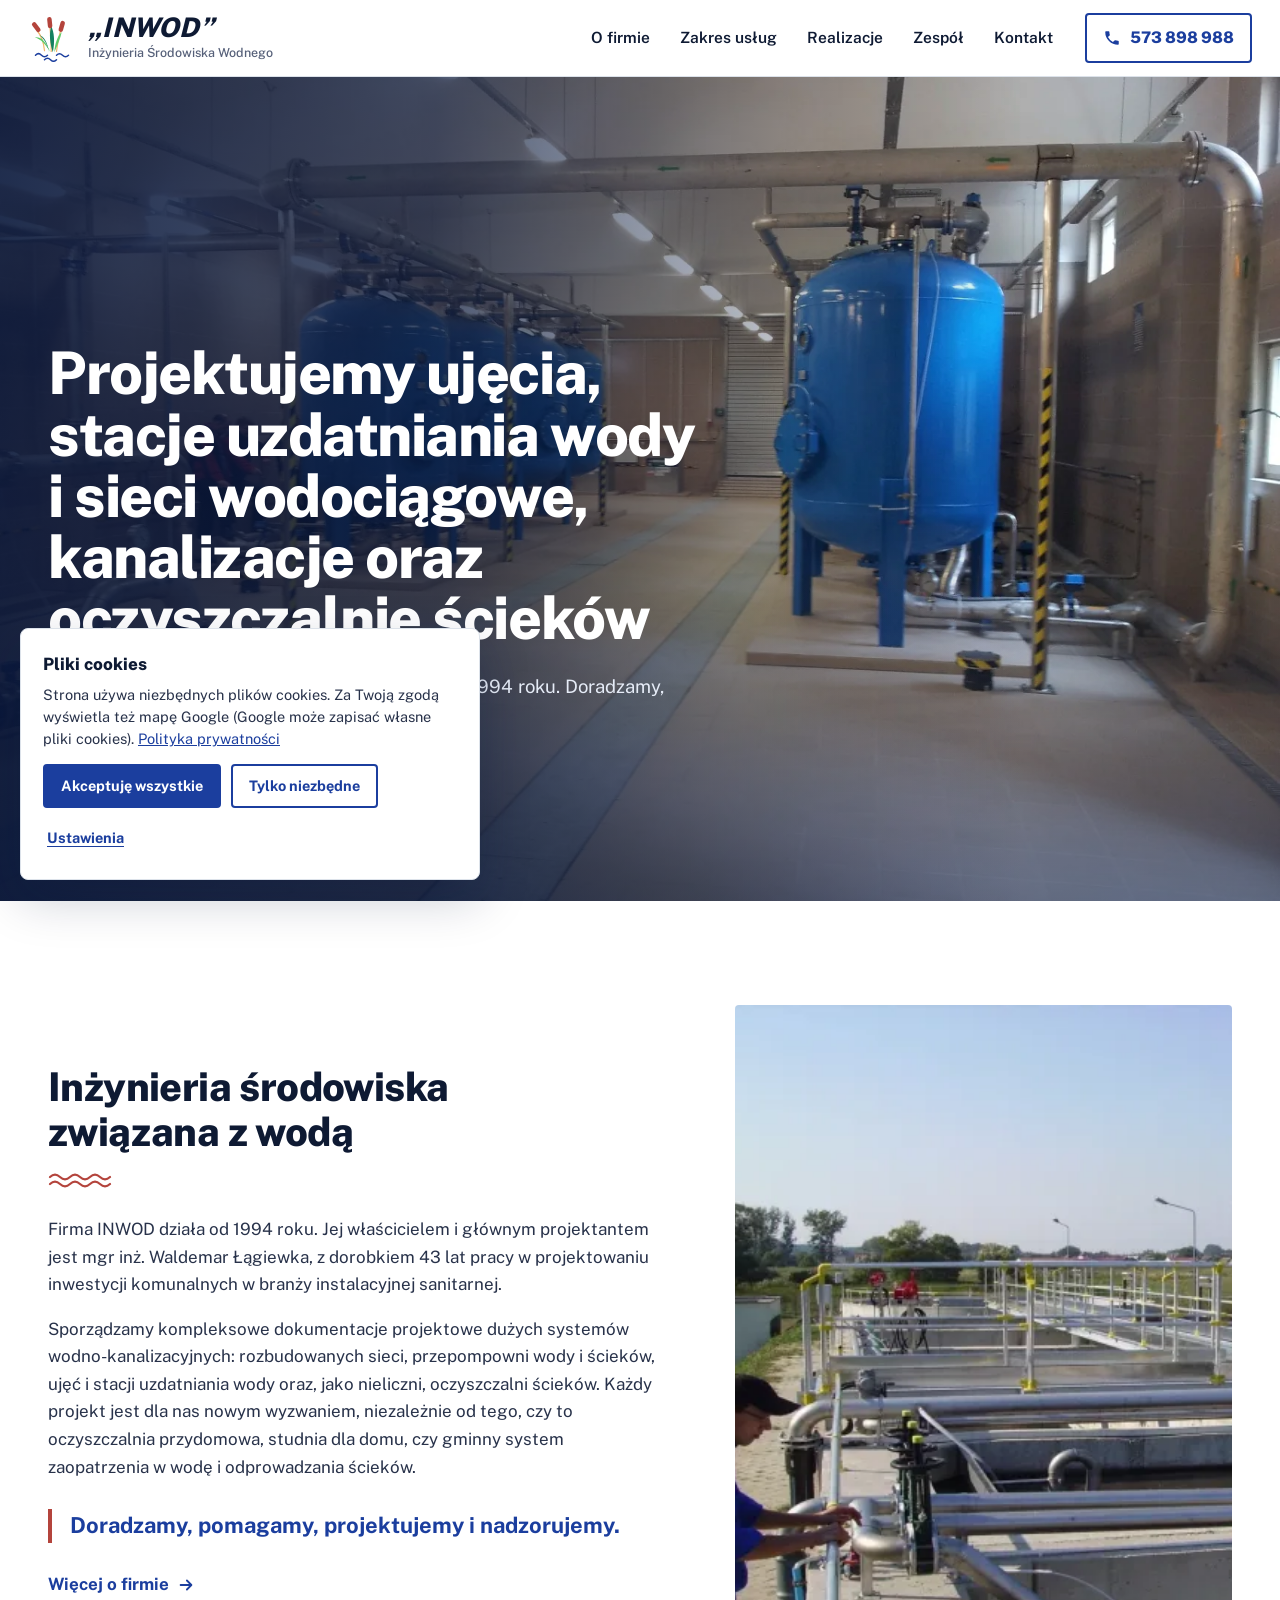
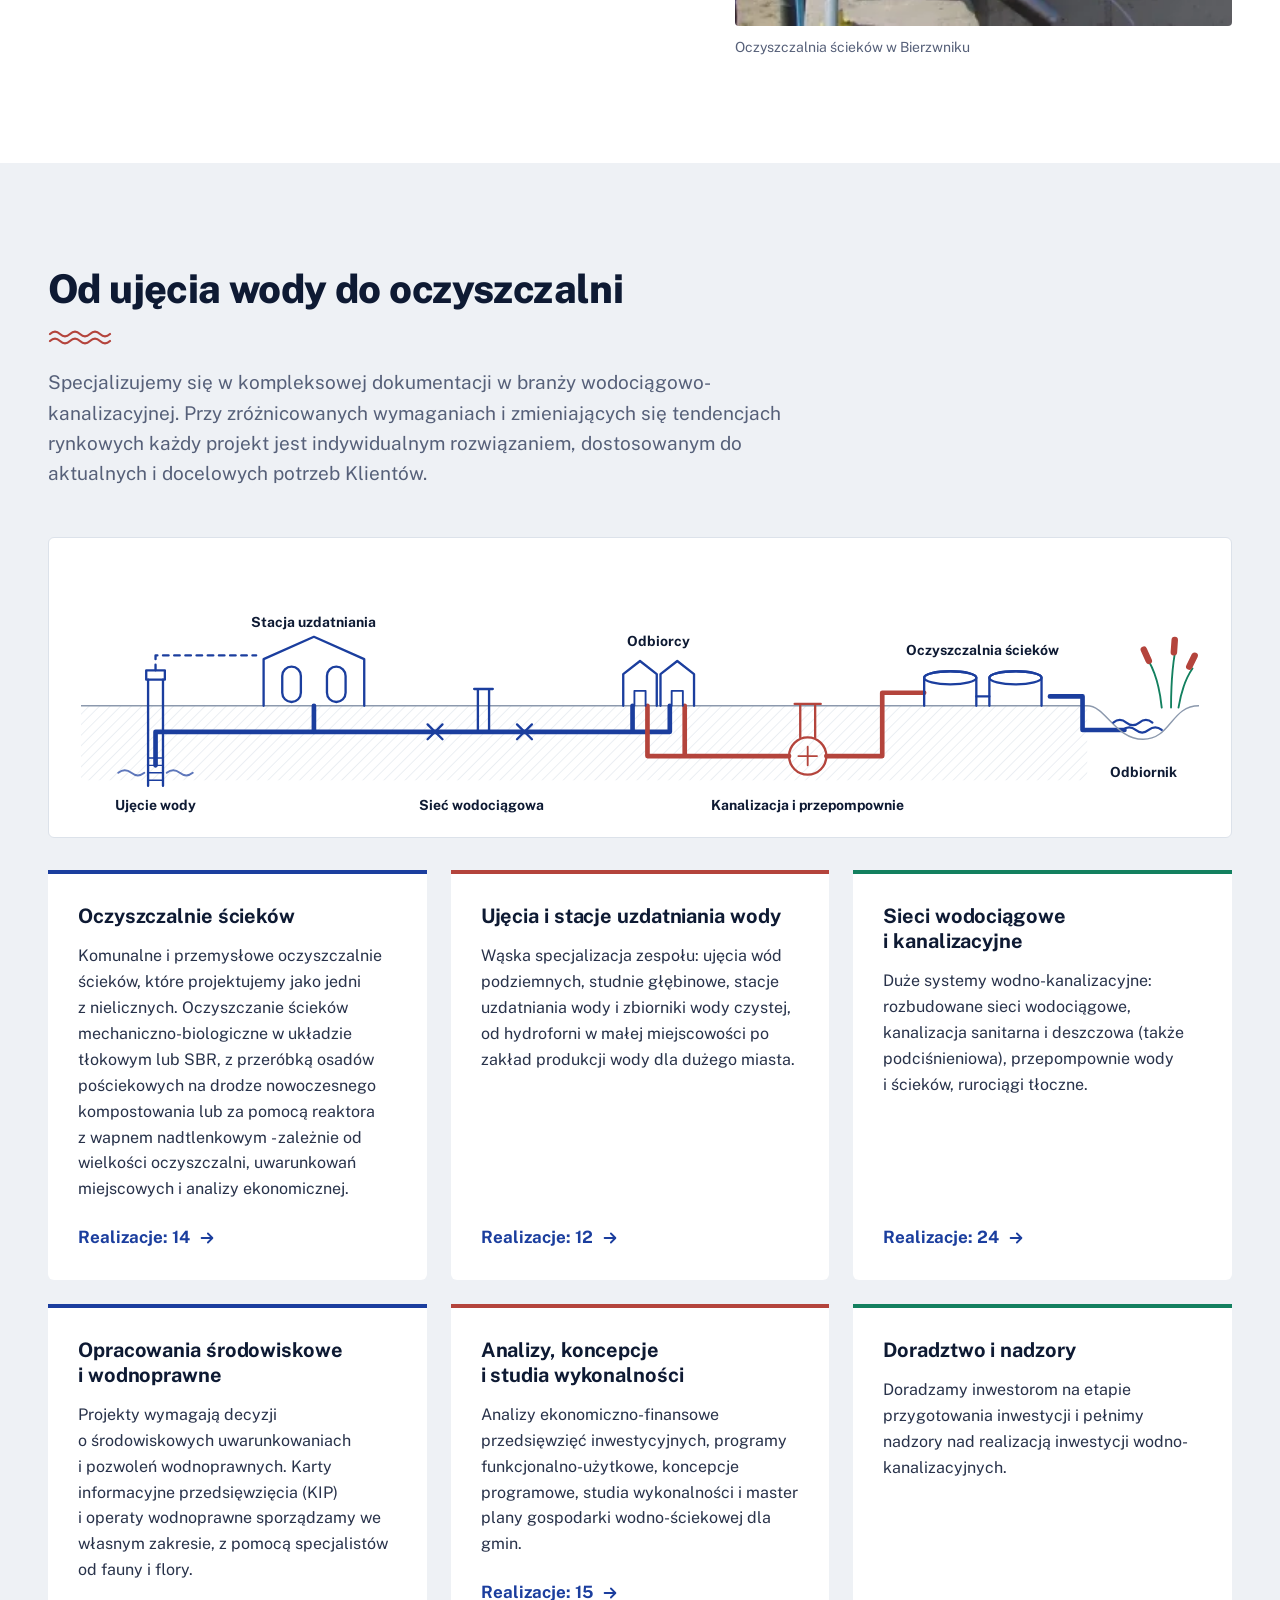
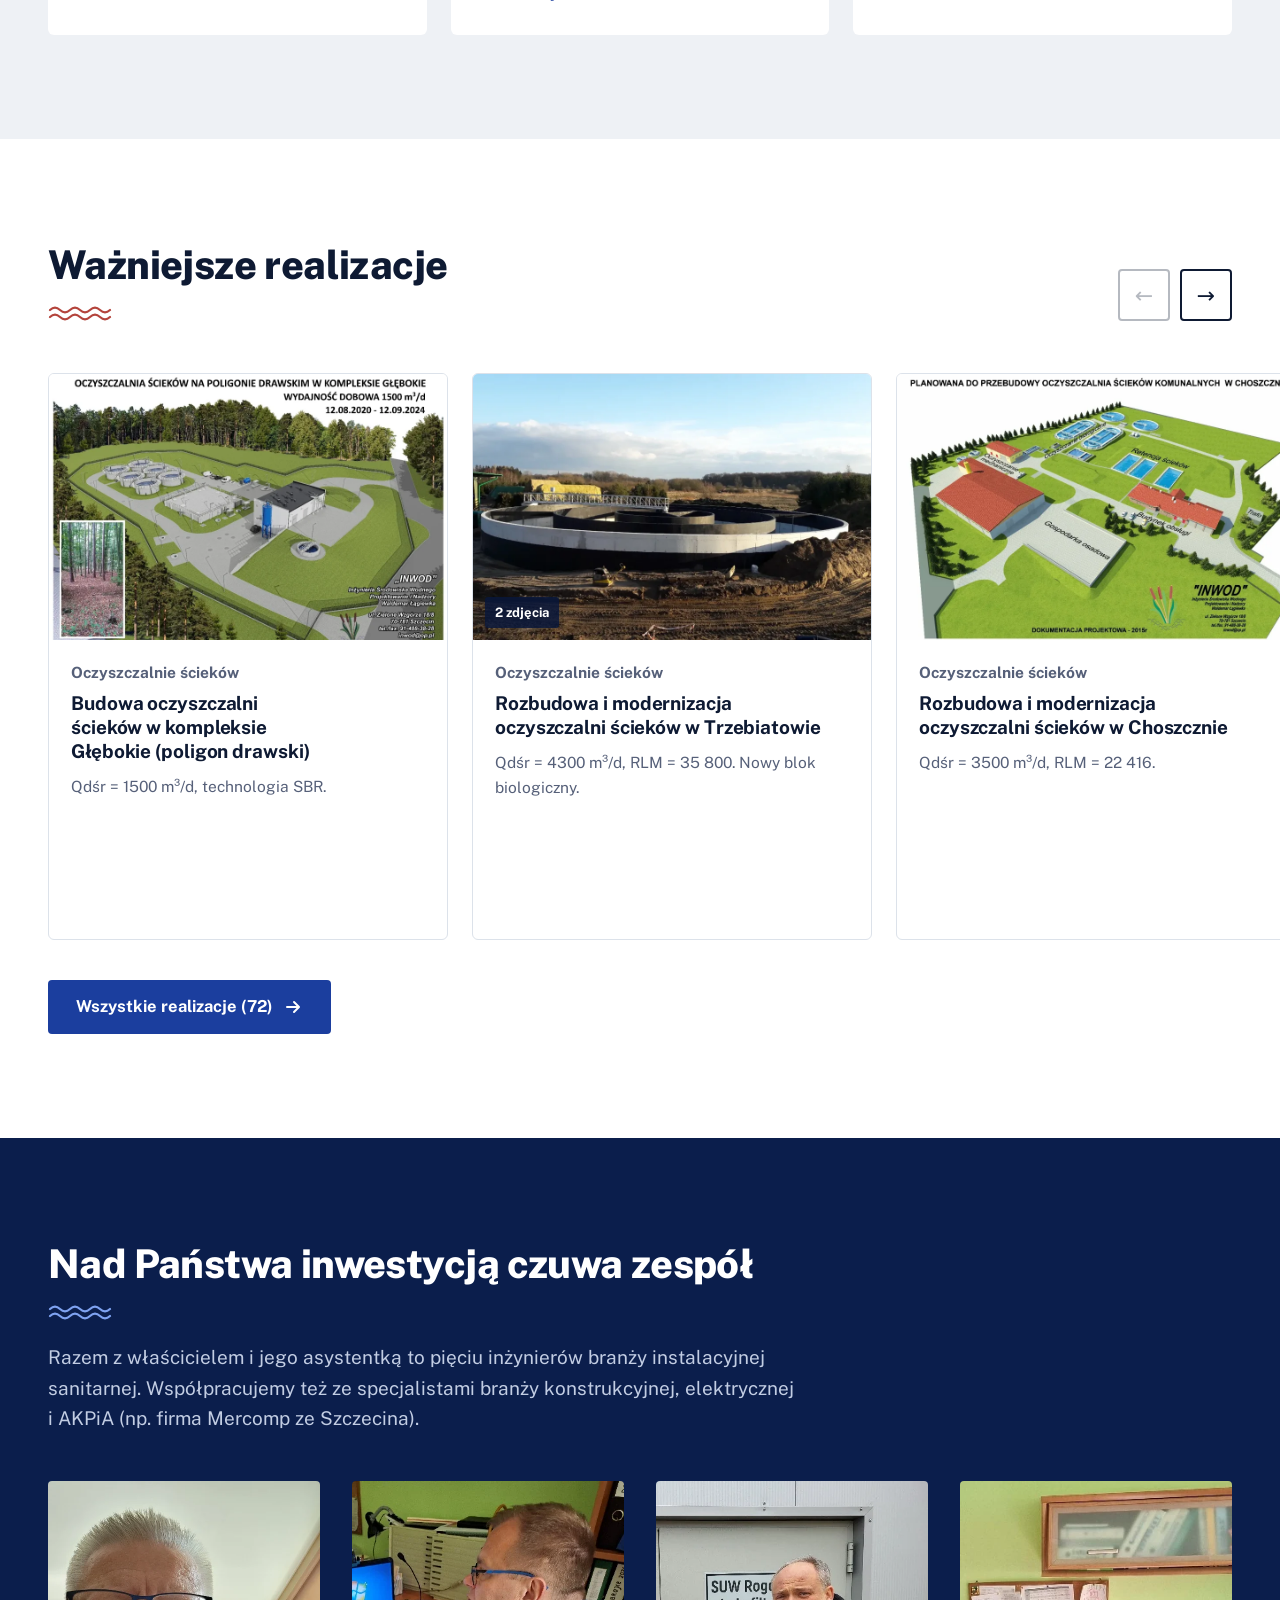
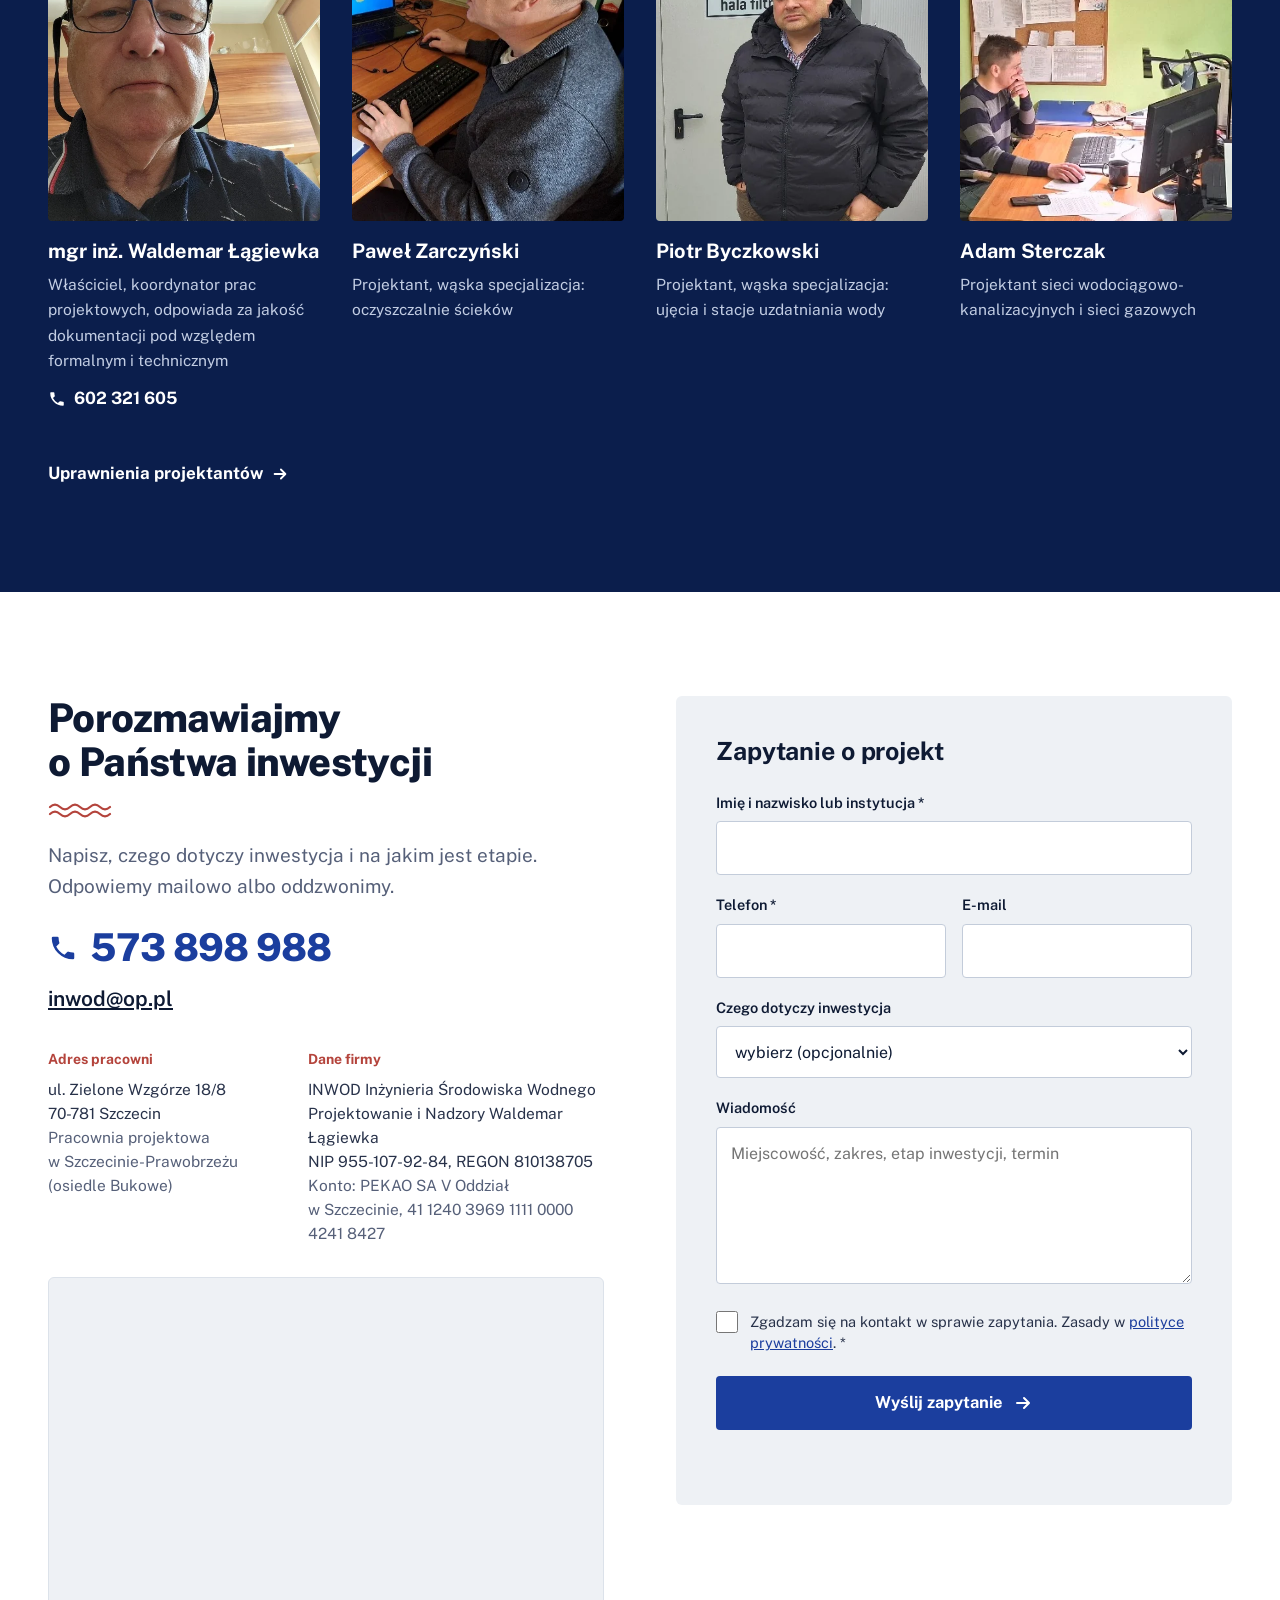
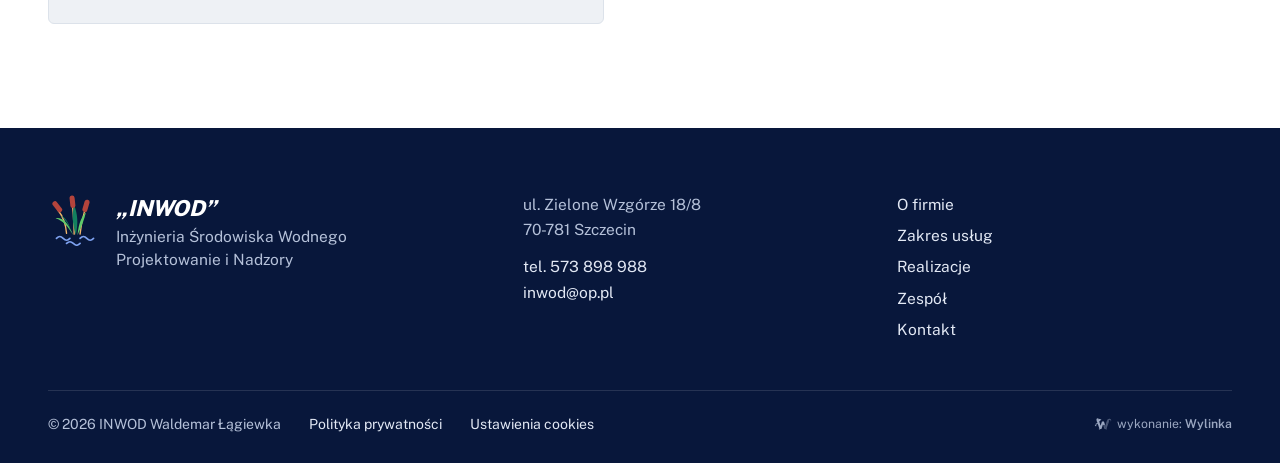
==== commit 895e0601: "Poprawki klienta 16.11: naglowek (kanalizacje, ujecia i SUW), opis oczyszczalni bez biogazu" ====
--- a/index.html
+++ b/index.html
@@ -312,6 +312,10 @@
   .siatka{grid-template-columns:1fr}
   .filtry a{padding:9px 12px;font-size:14.5px}
   .grupa{padding-top:52px}
+  .osoby-pelne{grid-template-columns:1fr;gap:32px}
+  .osoby-pelne .osoba{display:grid;grid-template-columns:128px 1fr;column-gap:18px;align-items:start}
+  .osoby-pelne .osoba-zdj{grid-row:1/span 5;margin:0}
+  .osoby-pelne .osoba h3{font-size:19px}
   .osoba h3{font-size:17px}
   .osoba-rola{font-size:14px}
   .kl-lista li{font-size:15px}
@@ -360,7 +364,7 @@
   <picture class="hero-tlo">
         <img width="1386" height="1040" src="https://disaster26.github.io/inwod-koncepcja/wp-content/uploads/2026/11/suw-lazy-filtry.webp" class="attachment-full size-full" alt="Hala filtrów stacji uzdatniania wody w Łazach" decoding="async" fetchpriority="high" sizes="100vw" srcset="https://disaster26.github.io/inwod-koncepcja/wp-content/uploads/2026/11/suw-lazy-filtry.webp 1386w, https://disaster26.github.io/inwod-koncepcja/wp-content/uploads/2026/11/suw-lazy-filtry-300x225.webp 300w, https://disaster26.github.io/inwod-koncepcja/wp-content/uploads/2026/11/suw-lazy-filtry-1024x768.webp 1024w, https://disaster26.github.io/inwod-koncepcja/wp-content/uploads/2026/11/suw-lazy-filtry-768x576.webp 768w" />  </picture>
   <div class="hero-in wrap">
-    <h1 id="hero-h1">Projektujemy wodociągi, kanalizację i oczyszczalnie ścieków</h1>
+    <h1 id="hero-h1">Projektujemy ujęcia, stacje uzdatniania wody i sieci wodociągowe, kanalizacje oraz oczyszczalnie ścieków</h1>
     <p class="hero-lead">Pracownia projektowa ze Szczecina, na rynku od 1994 roku. Doradzamy, pomagamy, projektujemy i nadzorujemy.</p>
     <div class="hero-cta" id="hero-cta">
       <a class="btn btn-akc" href="#kontakt">Zapytaj o projekt<svg class="ik" viewBox="0 0 20 20" aria-hidden="true" focusable="false"><path d="M4 10h11M11 5l5 5-5 5" fill="none" stroke="currentColor" stroke-width="2" stroke-linecap="round" stroke-linejoin="round"/></svg></a>
@@ -432,7 +436,7 @@
 	    <div class="uslugi">
             <article class="usl" id="oczyszczalnie-sciekow">
         <h3>Oczyszczalnie ścieków</h3>
-        <p>Komunalne i przemysłowe oczyszczalnie ścieków, które projektujemy jako jedni z nielicznych. Z gospodarką osadowo-biogazową: przeróbką osadów (wykorzystanie rolnicze, suszenie, spalanie - zależnie od wielkości oczyszczalni, uwarunkowań miejscowych i analizy ekonomicznej) i wykorzystaniem biogazu.</p>                <a class="lnk" href="https://disaster26.github.io/inwod-koncepcja/realizacje/#r-oczyszczalnie">Realizacje: 14<svg class="ik" viewBox="0 0 20 20" aria-hidden="true" focusable="false"><path d="M4 10h11M11 5l5 5-5 5" fill="none" stroke="currentColor" stroke-width="2" stroke-linecap="round" stroke-linejoin="round"/></svg></a>
+        <p>Komunalne i przemysłowe oczyszczalnie ścieków, które projektujemy jako jedni z nielicznych. Oczyszczanie ścieków mechaniczno-biologiczne w układzie tłokowym lub SBR, z przeróbką osadów pościekowych na drodze nowoczesnego kompostowania lub za pomocą reaktora z wapnem nadtlenkowym - zależnie od wielkości oczyszczalni, uwarunkowań miejscowych i analizy ekonomicznej.</p>                <a class="lnk" href="https://disaster26.github.io/inwod-koncepcja/realizacje/#r-oczyszczalnie">Realizacje: 14<svg class="ik" viewBox="0 0 20 20" aria-hidden="true" focusable="false"><path d="M4 10h11M11 5l5 5-5 5" fill="none" stroke="currentColor" stroke-width="2" stroke-linecap="round" stroke-linejoin="round"/></svg></a>
               </article>
             <article class="usl" id="ujecia-i-stacje-uzdatniania-wody">
         <h3>Ujęcia i stacje uzdatniania wody</h3>
@@ -500,7 +504,7 @@
     <div class="kontakt-dane">
       <h2>Porozmawiajmy o Państwa inwestycji</h2><svg class="fale h2-fale" viewBox="0 0 64 16" aria-hidden="true" focusable="false"><g fill="none" stroke="currentColor" stroke-width="2.2" stroke-linecap="round"><path d="M2 5c3.5-3.2 6.5-3.2 10 0s6.5 3.2 10 0 6.5-3.2 10 0 6.5 3.2 10 0 6.5-3.2 10 0 6.5 3.2 10 0"/><path d="M2 12c3.5-3.2 6.5-3.2 10 0s6.5 3.2 10 0 6.5-3.2 10 0 6.5 3.2 10 0 6.5-3.2 10 0 6.5 3.2 10 0"/></g></svg>      <p class="lead">Napisz, czego dotyczy inwestycja i na jakim jest etapie. Odpowiemy mailowo albo oddzwonimy.</p>
       <a class="k-tel" href="tel:+48573898988"><svg class="ik" viewBox="0 0 24 24" aria-hidden="true" focusable="false"><path fill="currentColor" d="M6.6 10.8a15.1 15.1 0 006.6 6.6l2.2-2.2a1 1 0 011-.25 11.4 11.4 0 003.6.57 1 1 0 011 1V20a1 1 0 01-1 1A17 17 0 013 4a1 1 0 011-1h3.5a1 1 0 011 1c0 1.25.2 2.46.57 3.6a1 1 0 01-.25 1z"/></svg>573 898 988</a>
-      <a class="k-mail" href="mailto:&#105;n&#119;&#111;&#100;&#064;op&#046;p&#108;">&#105;n&#119;od&#064;&#111;&#112;.&#112;l</a>
+      <a class="k-mail" href="mailto:i&#110;w&#111;&#100;&#064;o&#112;.p&#108;">i&#110;&#119;&#111;&#100;&#064;&#111;&#112;.&#112;&#108;</a>
       <dl class="k-dl">
         <div><dt>Adres pracowni</dt><dd>ul. Zielone Wzgórze 18/8<br>70-781 Szczecin<br><span class="szary">Pracownia projektowa w Szczecinie-Prawobrzeżu (osiedle Bukowe)</span></dd></div>
         <div><dt>Dane firmy</dt><dd>INWOD Inżynieria Środowiska Wodnego Projektowanie i Nadzory Waldemar Łągiewka<br>NIP 955-107-92-84, REGON 810138705<br><span class="szary">Konto: PEKAO SA V Oddział w Szczecinie, 41 1240 3969 1111 0000 4241 8427</span></dd></div>
@@ -533,7 +537,7 @@
     </div>
     <div class="st-kol">
       <p>ul. Zielone Wzgórze 18/8<br>70-781 Szczecin</p>
-      <p><a href="tel:+48573898988">tel. 573 898 988</a><br><a href="mailto:&#105;n&#119;od&#064;&#111;p&#046;&#112;&#108;">&#105;&#110;wod&#064;o&#112;.&#112;&#108;</a></p>
+      <p><a href="tel:+48573898988">tel. 573 898 988</a><br><a href="mailto:inw&#111;&#100;&#064;&#111;&#112;&#046;&#112;l">in&#119;od&#064;&#111;p&#046;&#112;l</a></p>
     </div>
     <nav class="st-kol st-menu" aria-label="Menu w stopce"><a href="https://disaster26.github.io/inwod-koncepcja/o-firmie/">O firmie</a><a href="https://disaster26.github.io/inwod-koncepcja/zakres-uslug/">Zakres usług</a><a href="https://disaster26.github.io/inwod-koncepcja/realizacje/">Realizacje</a><a href="https://disaster26.github.io/inwod-koncepcja/zespol/">Zespół</a><a href="https://disaster26.github.io/inwod-koncepcja/kontakt/">Kontakt</a></nav>
     <div class="st-dol">
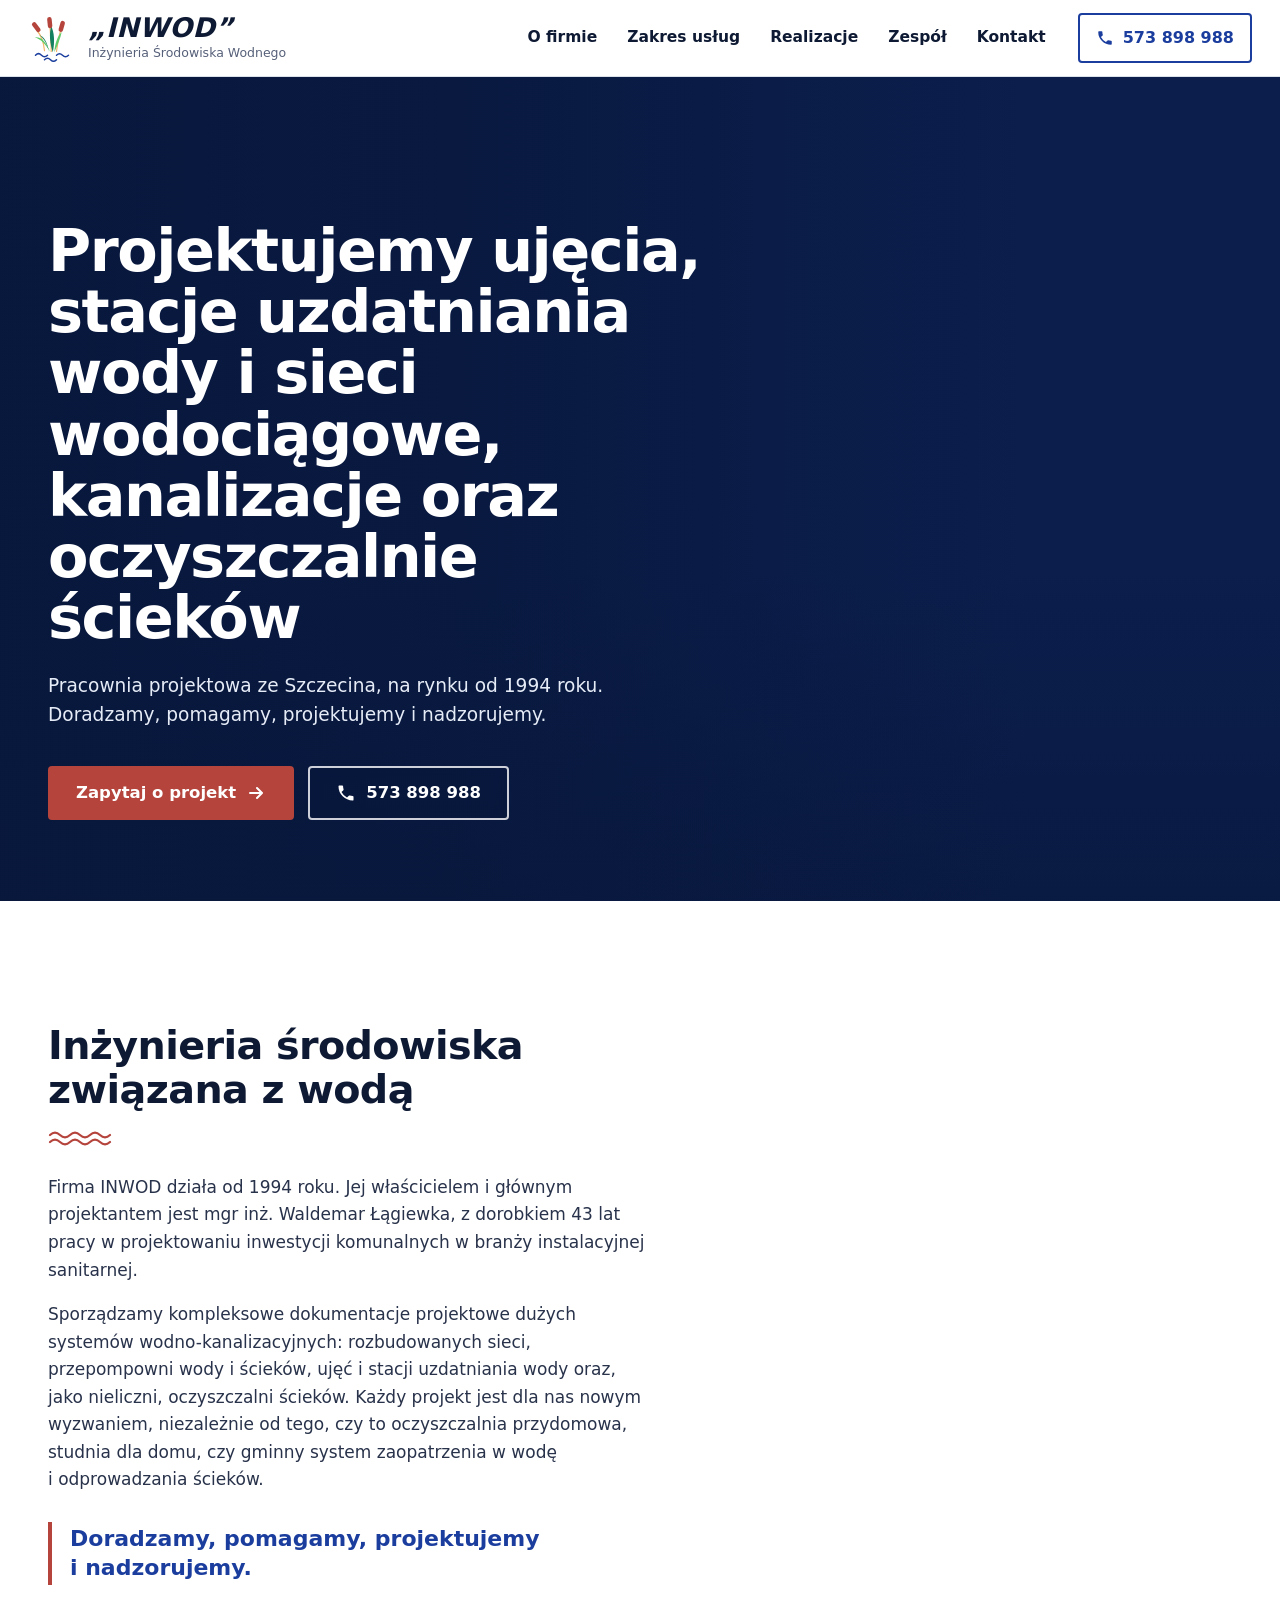
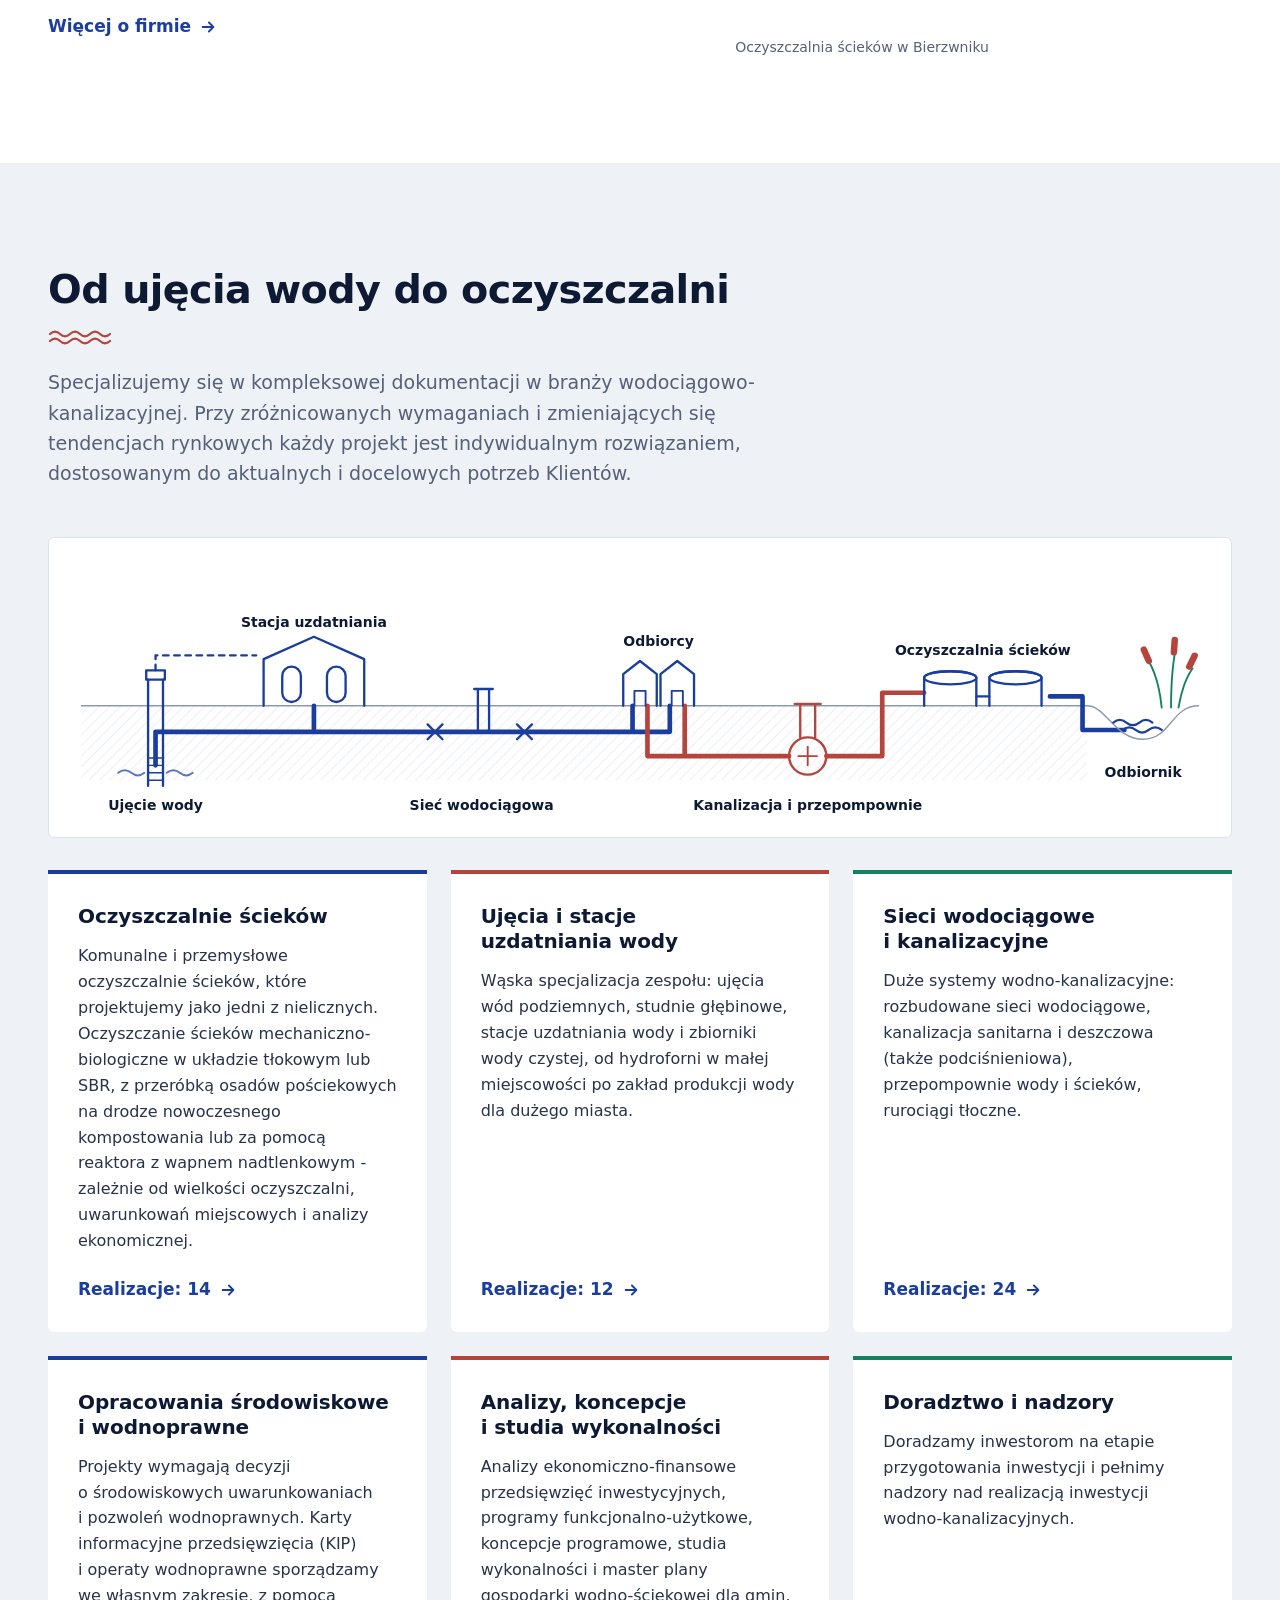
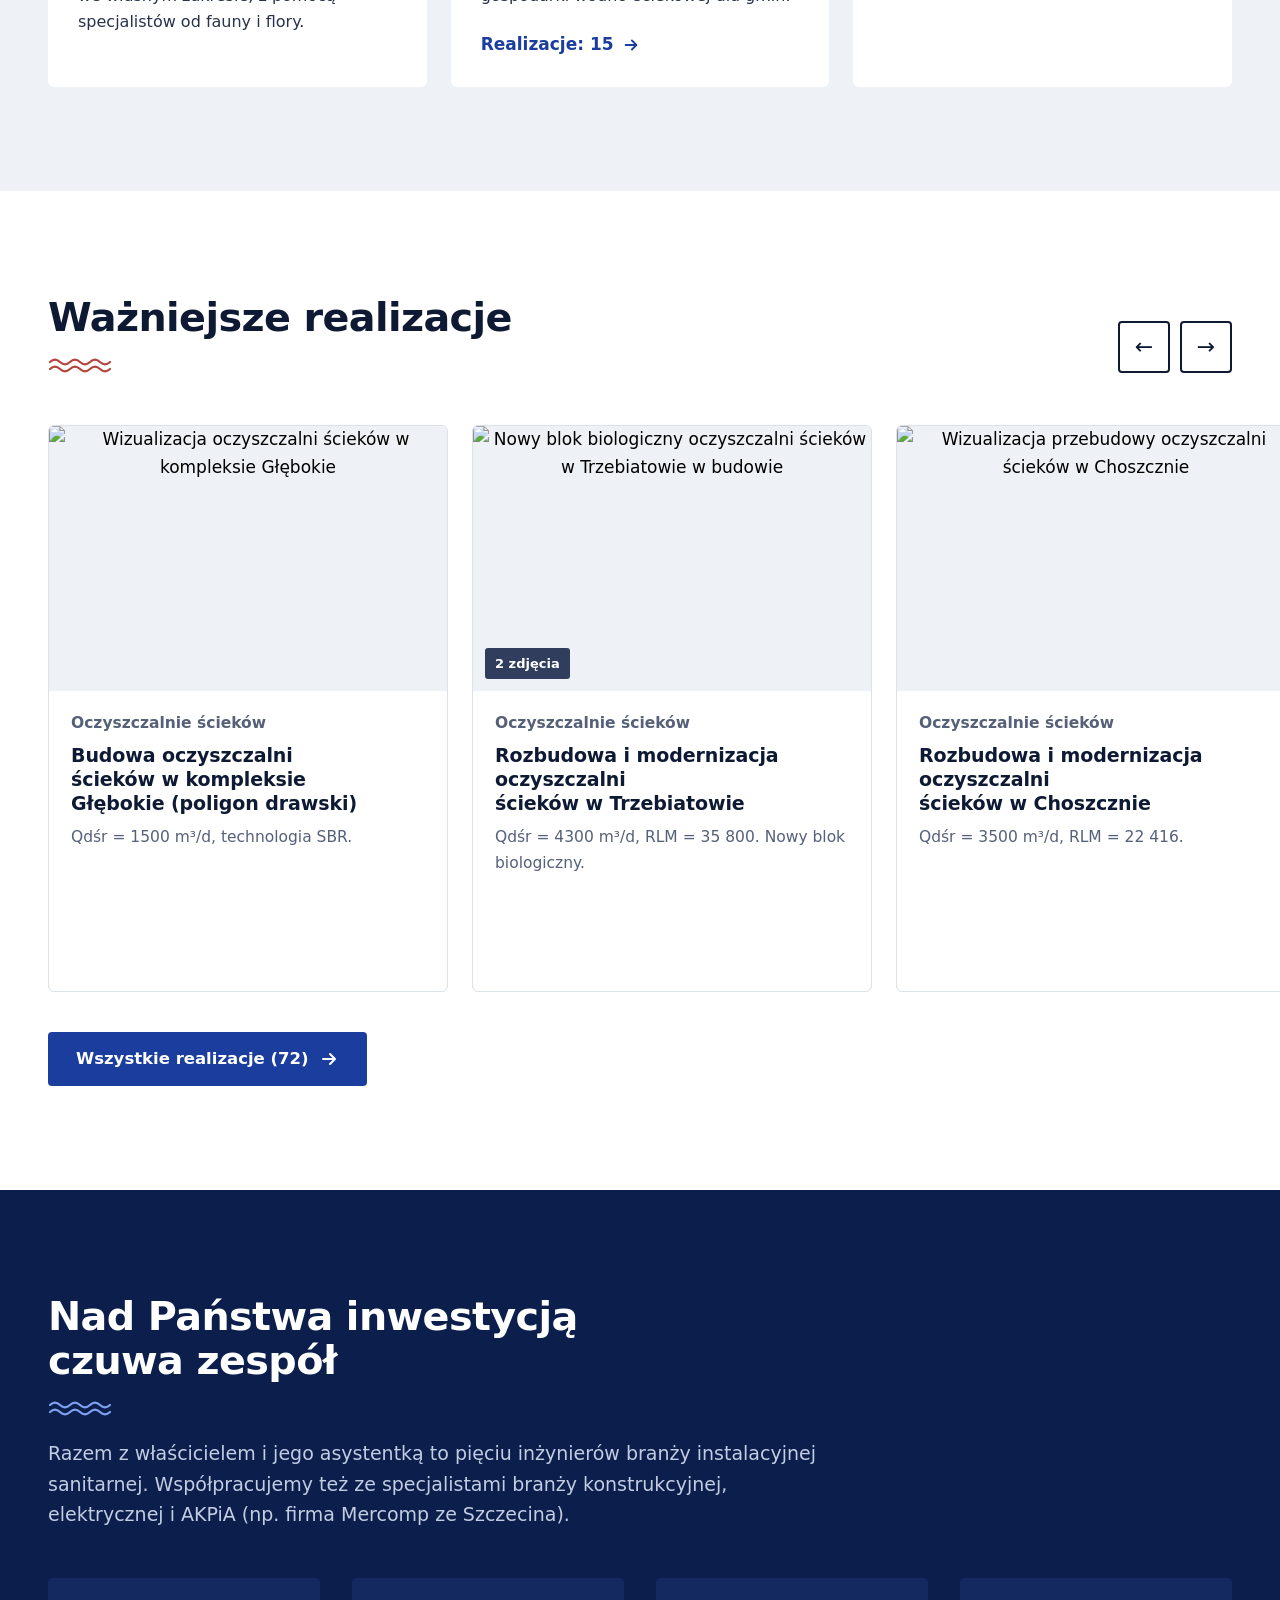
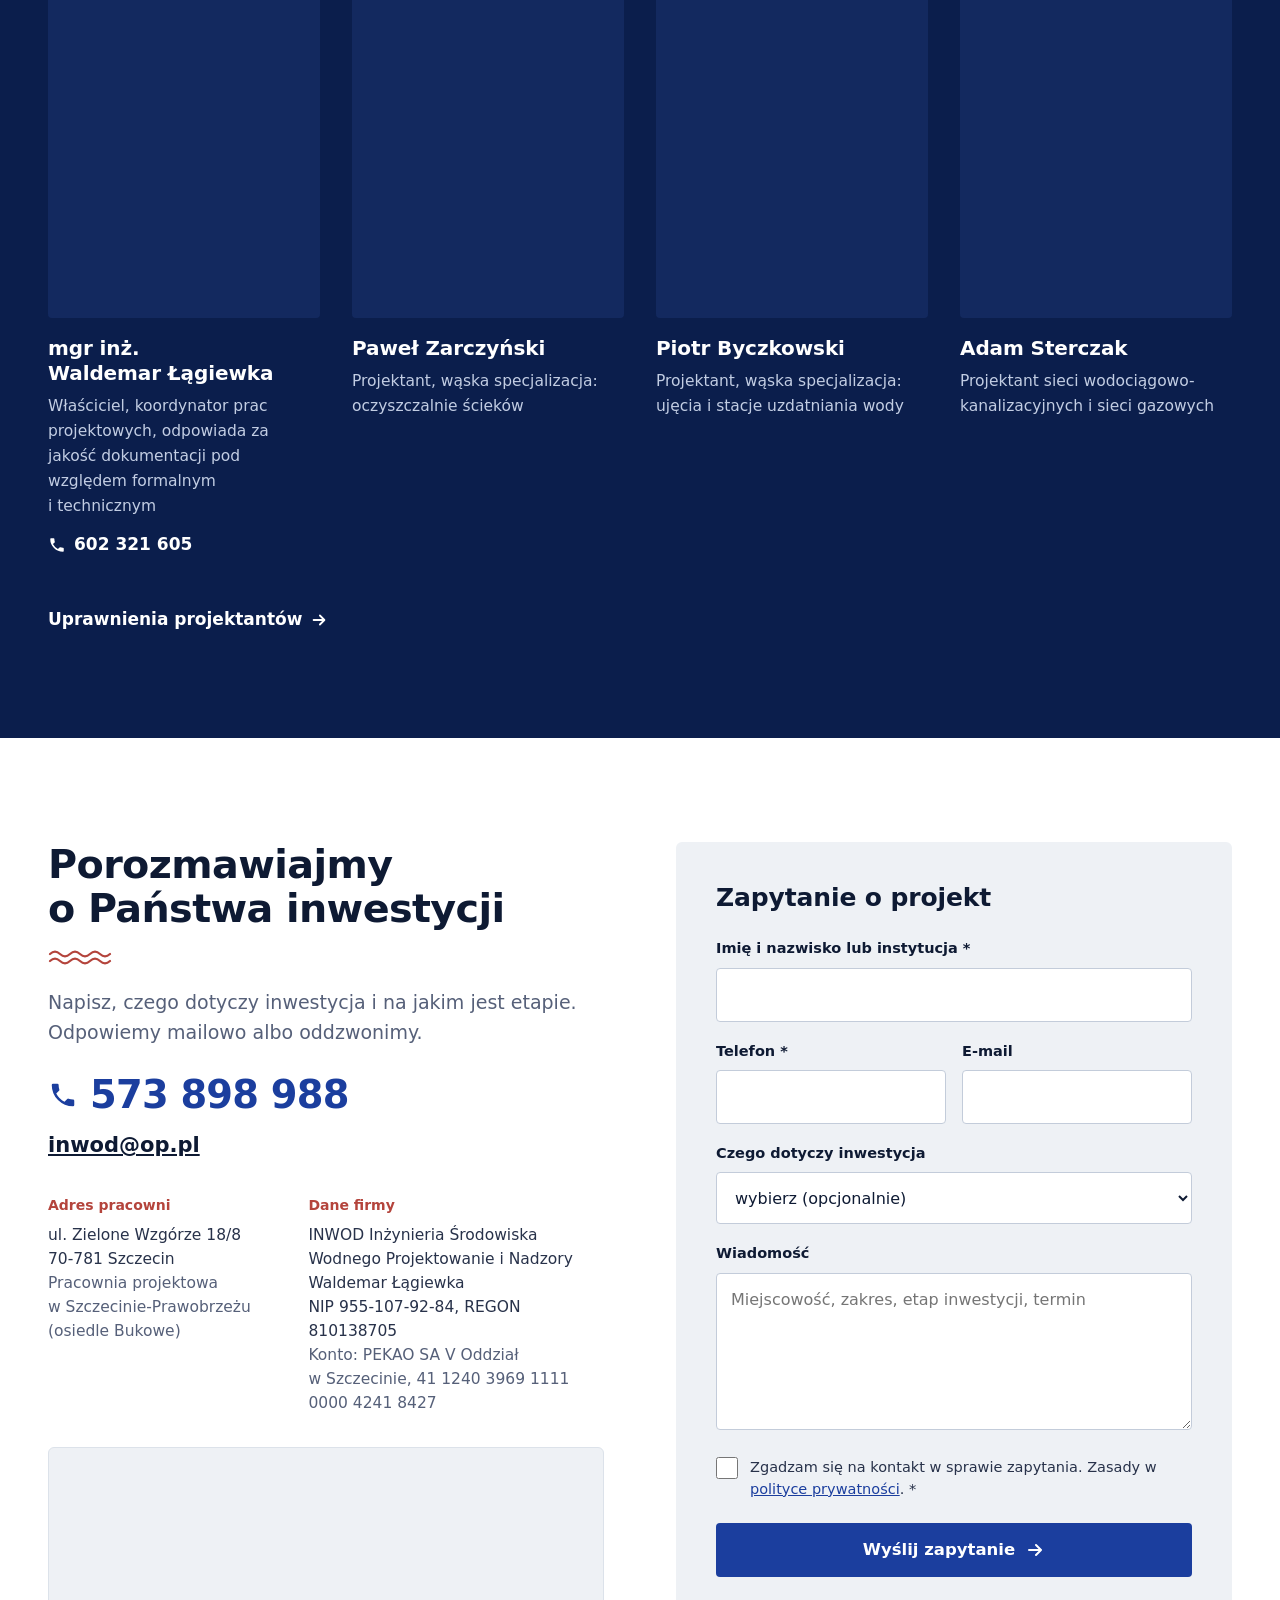
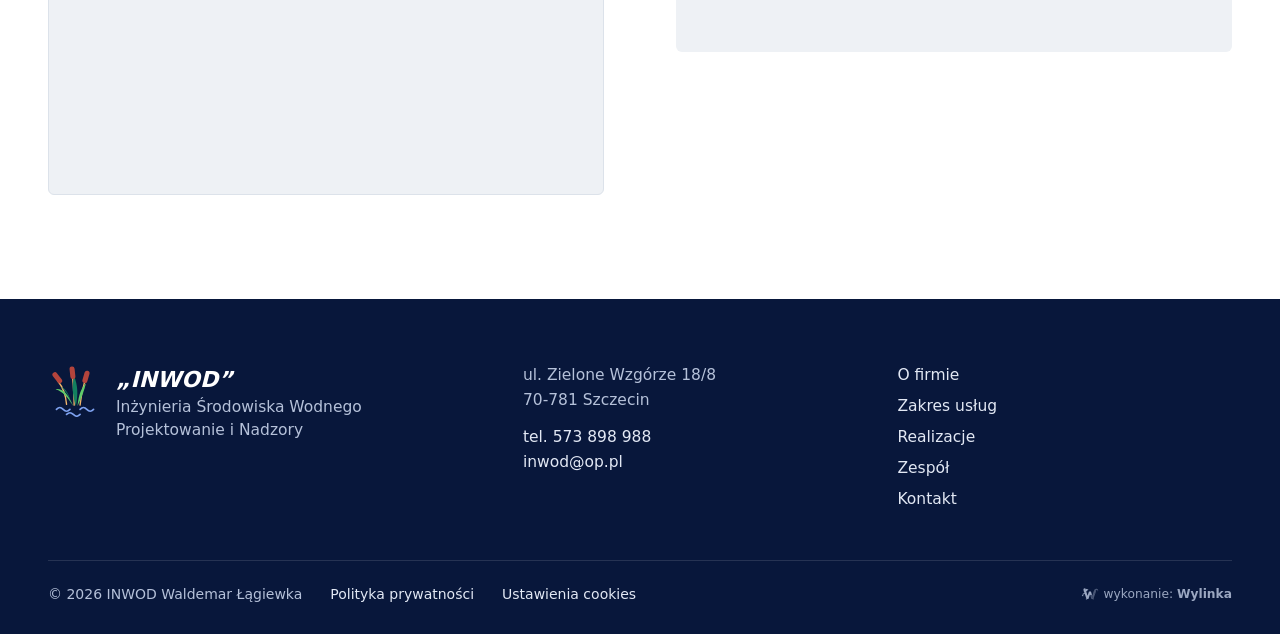
==== commit da5cbe33: "Adresy podgladu: wylinka-podglad.pl zamiast disaster26.github.io" ====
--- a/index.html
+++ b/index.html
@@ -6,15 +6,15 @@
 <title>INWOD Szczecin - projekty wodociągów, kanalizacji i oczyszczalni ścieków</title>
 <meta name="description" content="Pracownia projektowa INWOD ze Szczecina, od 1994 roku. Oczyszczalnie ścieków, stacje uzdatniania wody, sieci wodociągowe i kanalizacyjne, KIP, operaty wodnoprawne i nadzory.">
 <meta name="robots" content="noindex, nofollow">
-<link rel="canonical" href="https://disaster26.github.io/inwod-koncepcja/">
-<meta property="og:type" content="website"><meta property="og:locale" content="pl_PL"><meta property="og:site_name" content="INWOD"><meta property="og:title" content="INWOD Szczecin - projekty wodociągów, kanalizacji i oczyszczalni ścieków"><meta property="og:description" content="Pracownia projektowa INWOD ze Szczecina, od 1994 roku. Oczyszczalnie ścieków, stacje uzdatniania wody, sieci wodociągowe i kanalizacyjne, KIP, operaty wodnoprawne i nadzory."><meta property="og:url" content="https://disaster26.github.io/inwod-koncepcja/"><meta property="og:image" content="https://disaster26.github.io/inwod-koncepcja/wp-content/uploads/2026/11/suw-lazy-filtry-1024x768.webp">
-<script type="application/ld+json">{"@context":"https://schema.org","@type":"ProfessionalService","@id":"https://disaster26.github.io/inwod-koncepcja/#firma","name":"INWOD Inżynieria Środowiska Wodnego Projektowanie i Nadzory Waldemar Łągiewka","alternateName":"INWOD","url":"https://disaster26.github.io/inwod-koncepcja/","telephone":"+48573898988","email":"inwod@op.pl","foundingDate":"1994","founder":{"@type":"Person","name":"Waldemar Łągiewka","jobTitle":"projektant, właściciel"},"taxID":"9551079284","address":{"@type":"PostalAddress","streetAddress":"Zielone Wzgórze 18/8","postalCode":"70-781","addressLocality":"Szczecin","addressRegion":"zachodniopomorskie","addressCountry":"PL"},"areaServed":"Polska","knowsAbout":["oczyszczalnie ścieków","stacje uzdatniania wody","sieci wodociągowe","kanalizacja sanitarna","kanalizacja deszczowa","operaty wodnoprawne","karta informacyjna przedsięwzięcia"],"image":"https://disaster26.github.io/inwod-koncepcja/wp-content/uploads/2026/11/suw-lazy-filtry-1024x768.webp"}</script>
+<link rel="canonical" href="https://wylinka-podglad.pl/inwod-koncepcja/">
+<meta property="og:type" content="website"><meta property="og:locale" content="pl_PL"><meta property="og:site_name" content="INWOD"><meta property="og:title" content="INWOD Szczecin - projekty wodociągów, kanalizacji i oczyszczalni ścieków"><meta property="og:description" content="Pracownia projektowa INWOD ze Szczecina, od 1994 roku. Oczyszczalnie ścieków, stacje uzdatniania wody, sieci wodociągowe i kanalizacyjne, KIP, operaty wodnoprawne i nadzory."><meta property="og:url" content="https://wylinka-podglad.pl/inwod-koncepcja/"><meta property="og:image" content="https://wylinka-podglad.pl/inwod-koncepcja/wp-content/uploads/2026/11/suw-lazy-filtry-1024x768.webp">
+<script type="application/ld+json">{"@context":"https://schema.org","@type":"ProfessionalService","@id":"https://wylinka-podglad.pl/inwod-koncepcja/#firma","name":"INWOD Inżynieria Środowiska Wodnego Projektowanie i Nadzory Waldemar Łągiewka","alternateName":"INWOD","url":"https://wylinka-podglad.pl/inwod-koncepcja/","telephone":"+48573898988","email":"inwod@op.pl","foundingDate":"1994","founder":{"@type":"Person","name":"Waldemar Łągiewka","jobTitle":"projektant, właściciel"},"taxID":"9551079284","address":{"@type":"PostalAddress","streetAddress":"Zielone Wzgórze 18/8","postalCode":"70-781","addressLocality":"Szczecin","addressRegion":"zachodniopomorskie","addressCountry":"PL"},"areaServed":"Polska","knowsAbout":["oczyszczalnie ścieków","stacje uzdatniania wody","sieci wodociągowe","kanalizacja sanitarna","kanalizacja deszczowa","operaty wodnoprawne","karta informacyjna przedsięwzięcia"],"image":"https://wylinka-podglad.pl/inwod-koncepcja/wp-content/uploads/2026/11/suw-lazy-filtry-1024x768.webp"}</script>
 <meta name="theme-color" content="#0B1E4C">
-<link rel="icon" href="https://disaster26.github.io/inwod-koncepcja/wp-content/themes/inwod/assets/img/favicon.svg" type="image/svg+xml"><link rel="apple-touch-icon" href="https://disaster26.github.io/inwod-koncepcja/wp-content/themes/inwod/assets/img/favicon-180.png">
-<link rel="preload" href="https://disaster26.github.io/inwod-koncepcja/wp-content/themes/inwod/assets/fonts/publicsans-latin.woff2" as="font" type="font/woff2" crossorigin>
-<link rel="preload" href="https://disaster26.github.io/inwod-koncepcja/wp-content/themes/inwod/assets/fonts/publicsans-latin-ext.woff2" as="font" type="font/woff2" crossorigin>
-<style>@font-face{font-family:"Public Sans";src:url(https://disaster26.github.io/inwod-koncepcja/wp-content/themes/inwod/assets/fonts/publicsans-latin-ext.woff2) format("woff2");font-weight:100 900;font-display:swap;unicode-range:U+0100-02BA,U+02BD-02C5,U+02C7-02CC,U+02CE-02D7,U+02DD-02FF,U+0304,U+0308,U+0329,U+1D00-1DBF,U+1E00-1E9F,U+1EF2-1EFF,U+2020,U+20A0-20AB,U+20AD-20C0,U+2113,U+2C60-2C7F,U+A720-A7FF}
-@font-face{font-family:"Public Sans";src:url(https://disaster26.github.io/inwod-koncepcja/wp-content/themes/inwod/assets/fonts/publicsans-latin.woff2) format("woff2");font-weight:100 900;font-display:swap;unicode-range:U+0000-00FF,U+0131,U+0152-0153,U+02BB-02BC,U+02C6,U+02DA,U+02DC,U+0304,U+0308,U+0329,U+2000-206F,U+20AC,U+2122,U+2191,U+2193,U+2212,U+2215,U+FEFF,U+FFFD}
+<link rel="icon" href="https://wylinka-podglad.pl/inwod-koncepcja/wp-content/themes/inwod/assets/img/favicon.svg" type="image/svg+xml"><link rel="apple-touch-icon" href="https://wylinka-podglad.pl/inwod-koncepcja/wp-content/themes/inwod/assets/img/favicon-180.png">
+<link rel="preload" href="https://wylinka-podglad.pl/inwod-koncepcja/wp-content/themes/inwod/assets/fonts/publicsans-latin.woff2" as="font" type="font/woff2" crossorigin>
+<link rel="preload" href="https://wylinka-podglad.pl/inwod-koncepcja/wp-content/themes/inwod/assets/fonts/publicsans-latin-ext.woff2" as="font" type="font/woff2" crossorigin>
+<style>@font-face{font-family:"Public Sans";src:url(https://wylinka-podglad.pl/inwod-koncepcja/wp-content/themes/inwod/assets/fonts/publicsans-latin-ext.woff2) format("woff2");font-weight:100 900;font-display:swap;unicode-range:U+0100-02BA,U+02BD-02C5,U+02C7-02CC,U+02CE-02D7,U+02DD-02FF,U+0304,U+0308,U+0329,U+1D00-1DBF,U+1E00-1E9F,U+1EF2-1EFF,U+2020,U+20A0-20AB,U+20AD-20C0,U+2113,U+2C60-2C7F,U+A720-A7FF}
+@font-face{font-family:"Public Sans";src:url(https://wylinka-podglad.pl/inwod-koncepcja/wp-content/themes/inwod/assets/fonts/publicsans-latin.woff2) format("woff2");font-weight:100 900;font-display:swap;unicode-range:U+0000-00FF,U+0131,U+0152-0153,U+02BB-02BC,U+02C6,U+02DA,U+02DC,U+0304,U+0308,U+0329,U+2000-206F,U+20AC,U+2122,U+2191,U+2193,U+2212,U+2215,U+FEFF,U+FFFD}
 :root{--g:#1B3E9E;--gd:#0B1E4C;--gdd:#08173B;--a:#B4443C;--ad:#93302A;--z:#13805F;--ink:#0E1A33;--tx:#28324A;--sz:#566079;--li:#DCE2EA;--bg2:#EEF1F5;--hh:76px;--fala:url("data:image/svg+xml,%3Csvg xmlns='http://www.w3.org/2000/svg' width='16' height='6' viewBox='0 0 16 6'%3E%3Cpath d='M0 3c2-2.4 6-2.4 8 0s6 2.4 8 0' fill='none' stroke='%23B4443C' stroke-width='1.8'/%3E%3C/svg%3E");--fala-g:url("data:image/svg+xml,%3Csvg xmlns='http://www.w3.org/2000/svg' width='22' height='10' viewBox='0 0 22 10'%3E%3Cg fill='none' stroke='%231B3E9E' stroke-width='1.7' stroke-linecap='round'%3E%3Cpath d='M1 3.5c2.2-2.6 4.8-2.6 7 0s4.8 2.6 7 0'/%3E%3Cpath d='M6 8c2.2-2.6 4.8-2.6 7 0s4.8 2.6 7 0'/%3E%3C/g%3E%3C/svg%3E")}
 *,*::before,*::after{box-sizing:border-box}
 html{-webkit-text-size-adjust:100%;scroll-behavior:smooth;scroll-padding-top:calc(var(--hh) + 16px)}
@@ -341,17 +341,17 @@
 <a class="skip" href="#tresc">Przejdź do treści</a>
 <header class="top">
   <div class="top-in">
-    <a class="logo" href="https://disaster26.github.io/inwod-koncepcja/" aria-label="INWOD - strona główna" aria-current="page">
+    <a class="logo" href="https://wylinka-podglad.pl/inwod-koncepcja/" aria-label="INWOD - strona główna" aria-current="page">
       <svg class="znak" viewBox="0 0 64 64" aria-hidden="true" focusable="false"><g fill="none" stroke-linecap="round"><path d="M22 49C21 38 18 29 12 22" stroke="#F2B66B" stroke-width="1.6"/><path d="M31 50C31 38 30 26 29 14" stroke="#F2B66B" stroke-width="1.6"/><path d="M38 50C39 40 41 30 44 20" stroke="#F2B66B" stroke-width="1.6"/></g><path d="M30 51C23 40 18 34 9 31c8-1 14 4 21 20Z" fill="#5FCB6A"/><path d="M33 51c-4-13-5-24-2-35 4 9 5 21 2 35Z" fill="#13805F"/><path d="M35 51c1-12 4-21 10-27-2 8-5 17-10 27Z" fill="#5FCB6A"/><path d="M28 51c-2-10-6-18-13-23 6 2 11 9 13 23Z" fill="#13805F"/><rect x="8" y="10" width="6" height="15" rx="3" transform="rotate(-38 11 17.5)" fill="#B4443C"/><rect x="26" y="4" width="6" height="15" rx="3" transform="rotate(-6 29 11.5)" fill="#B4443C"/><rect x="42" y="9" width="6" height="15" rx="3" transform="rotate(16 45 16.5)" fill="#B4443C"/><g fill="none" stroke="#1B3E9E" stroke-width="2" stroke-linecap="round"><path d="M10 55c3-3 5-3 8 0s5 3 8 0"/><path d="M38 55c3-3 5-3 8 0s5 3 8 0"/><path d="M22 61c3-3 5-3 8 0s5 3 8 0"/></g></svg>      <span class="logo-tx"><b>„INWOD”</b><span>Inżynieria Środowiska Wodnego</span></span>
     </a>
-    <nav class="nav" aria-label="Menu główne"><a href="https://disaster26.github.io/inwod-koncepcja/o-firmie/">O firmie</a><a href="https://disaster26.github.io/inwod-koncepcja/zakres-uslug/">Zakres usług</a><a href="https://disaster26.github.io/inwod-koncepcja/realizacje/">Realizacje</a><a href="https://disaster26.github.io/inwod-koncepcja/zespol/">Zespół</a><a href="https://disaster26.github.io/inwod-koncepcja/kontakt/">Kontakt</a></nav>
+    <nav class="nav" aria-label="Menu główne"><a href="https://wylinka-podglad.pl/inwod-koncepcja/o-firmie/">O firmie</a><a href="https://wylinka-podglad.pl/inwod-koncepcja/zakres-uslug/">Zakres usług</a><a href="https://wylinka-podglad.pl/inwod-koncepcja/realizacje/">Realizacje</a><a href="https://wylinka-podglad.pl/inwod-koncepcja/zespol/">Zespół</a><a href="https://wylinka-podglad.pl/inwod-koncepcja/kontakt/">Kontakt</a></nav>
     <a class="top-tel" href="tel:+48573898988" aria-label="Zadzwoń: 573 898 988"><svg class="ik" viewBox="0 0 24 24" aria-hidden="true" focusable="false"><path fill="currentColor" d="M6.6 10.8a15.1 15.1 0 006.6 6.6l2.2-2.2a1 1 0 011-.25 11.4 11.4 0 003.6.57 1 1 0 011 1V20a1 1 0 01-1 1A17 17 0 013 4a1 1 0 011-1h3.5a1 1 0 011 1c0 1.25.2 2.46.57 3.6a1 1 0 01-.25 1z"/></svg><span>573 898 988</span></a>
     <button class="burger" type="button" aria-expanded="false" aria-controls="menu-mob" aria-label="Otwórz menu"><span></span><span></span><span></span></button>
   </div>
   <div class="menu-mob" id="menu-mob" hidden>
     <nav aria-label="Menu mobilne">
-      <a href="https://disaster26.github.io/inwod-koncepcja/" class="on" aria-current="page">Strona główna</a>
-      <a href="https://disaster26.github.io/inwod-koncepcja/o-firmie/">O firmie</a><a href="https://disaster26.github.io/inwod-koncepcja/zakres-uslug/">Zakres usług</a><a href="https://disaster26.github.io/inwod-koncepcja/realizacje/">Realizacje</a><a href="https://disaster26.github.io/inwod-koncepcja/zespol/">Zespół</a><a href="https://disaster26.github.io/inwod-koncepcja/kontakt/">Kontakt</a>    </nav>
+      <a href="https://wylinka-podglad.pl/inwod-koncepcja/" class="on" aria-current="page">Strona główna</a>
+      <a href="https://wylinka-podglad.pl/inwod-koncepcja/o-firmie/">O firmie</a><a href="https://wylinka-podglad.pl/inwod-koncepcja/zakres-uslug/">Zakres usług</a><a href="https://wylinka-podglad.pl/inwod-koncepcja/realizacje/">Realizacje</a><a href="https://wylinka-podglad.pl/inwod-koncepcja/zespol/">Zespół</a><a href="https://wylinka-podglad.pl/inwod-koncepcja/kontakt/">Kontakt</a>    </nav>
     <div class="menu-mob-k">
       <a class="btn btn-akc" href="#kontakt">Zapytaj o projekt</a>
       <a class="menu-mob-tel" href="tel:+48573898988"><svg class="ik" viewBox="0 0 24 24" aria-hidden="true" focusable="false"><path fill="currentColor" d="M6.6 10.8a15.1 15.1 0 006.6 6.6l2.2-2.2a1 1 0 011-.25 11.4 11.4 0 003.6.57 1 1 0 011 1V20a1 1 0 01-1 1A17 17 0 013 4a1 1 0 011-1h3.5a1 1 0 011 1c0 1.25.2 2.46.57 3.6a1 1 0 01-.25 1z"/></svg>573 898 988</a>
@@ -362,7 +362,7 @@
 <main id="tresc">
 <section class="hero" aria-labelledby="hero-h1">
   <picture class="hero-tlo">
-        <img width="1386" height="1040" src="https://disaster26.github.io/inwod-koncepcja/wp-content/uploads/2026/11/suw-lazy-filtry.webp" class="attachment-full size-full" alt="Hala filtrów stacji uzdatniania wody w Łazach" decoding="async" fetchpriority="high" sizes="100vw" srcset="https://disaster26.github.io/inwod-koncepcja/wp-content/uploads/2026/11/suw-lazy-filtry.webp 1386w, https://disaster26.github.io/inwod-koncepcja/wp-content/uploads/2026/11/suw-lazy-filtry-300x225.webp 300w, https://disaster26.github.io/inwod-koncepcja/wp-content/uploads/2026/11/suw-lazy-filtry-1024x768.webp 1024w, https://disaster26.github.io/inwod-koncepcja/wp-content/uploads/2026/11/suw-lazy-filtry-768x576.webp 768w" />  </picture>
+        <img width="1386" height="1040" src="https://wylinka-podglad.pl/inwod-koncepcja/wp-content/uploads/2026/11/suw-lazy-filtry.webp" class="attachment-full size-full" alt="Hala filtrów stacji uzdatniania wody w Łazach" decoding="async" fetchpriority="high" sizes="100vw" srcset="https://wylinka-podglad.pl/inwod-koncepcja/wp-content/uploads/2026/11/suw-lazy-filtry.webp 1386w, https://wylinka-podglad.pl/inwod-koncepcja/wp-content/uploads/2026/11/suw-lazy-filtry-300x225.webp 300w, https://wylinka-podglad.pl/inwod-koncepcja/wp-content/uploads/2026/11/suw-lazy-filtry-1024x768.webp 1024w, https://wylinka-podglad.pl/inwod-koncepcja/wp-content/uploads/2026/11/suw-lazy-filtry-768x576.webp 768w" />  </picture>
   <div class="hero-in wrap">
     <h1 id="hero-h1">Projektujemy ujęcia, stacje uzdatniania wody i sieci wodociągowe, kanalizacje oraz oczyszczalnie ścieków</h1>
     <p class="hero-lead">Pracownia projektowa ze Szczecina, na rynku od 1994 roku. Doradzamy, pomagamy, projektujemy i nadzorujemy.</p>
@@ -376,10 +376,10 @@
   <div class="wrap onas-in">
     <div class="onas-tx">
       <h2>Inżynieria środowiska związana z wodą</h2><svg class="fale h2-fale" viewBox="0 0 64 16" aria-hidden="true" focusable="false"><g fill="none" stroke="currentColor" stroke-width="2.2" stroke-linecap="round"><path d="M2 5c3.5-3.2 6.5-3.2 10 0s6.5 3.2 10 0 6.5-3.2 10 0 6.5 3.2 10 0 6.5-3.2 10 0 6.5 3.2 10 0"/><path d="M2 12c3.5-3.2 6.5-3.2 10 0s6.5 3.2 10 0 6.5-3.2 10 0 6.5 3.2 10 0 6.5-3.2 10 0 6.5 3.2 10 0"/></g></svg>      <p>Firma INWOD działa od 1994 roku. Jej właścicielem i głównym projektantem jest mgr inż. Waldemar Łągiewka, z dorobkiem 43 lat pracy w projektowaniu inwestycji komunalnych w branży instalacyjnej sanitarnej.</p><p>Sporządzamy kompleksowe dokumentacje projektowe dużych systemów wodno-kanalizacyjnych: rozbudowanych sieci, przepompowni wody i ścieków, ujęć i stacji uzdatniania wody oraz, jako nieliczni, oczyszczalni ścieków. Każdy projekt jest dla nas nowym wyzwaniem, niezależnie od tego, czy to oczyszczalnia przydomowa, studnia dla domu, czy gminny system zaopatrzenia w wodę i odprowadzania ścieków.</p>      <p class="cytat">Doradzamy, pomagamy, projektujemy i nadzorujemy.</p>
-      <a class="lnk" href="https://disaster26.github.io/inwod-koncepcja/o-firmie/">Więcej o firmie<svg class="ik" viewBox="0 0 20 20" aria-hidden="true" focusable="false"><path d="M4 10h11M11 5l5 5-5 5" fill="none" stroke="currentColor" stroke-width="2" stroke-linecap="round" stroke-linejoin="round"/></svg></a>
+      <a class="lnk" href="https://wylinka-podglad.pl/inwod-koncepcja/o-firmie/">Więcej o firmie<svg class="ik" viewBox="0 0 20 20" aria-hidden="true" focusable="false"><path d="M4 10h11M11 5l5 5-5 5" fill="none" stroke="currentColor" stroke-width="2" stroke-linecap="round" stroke-linejoin="round"/></svg></a>
     </div>
         <figure class="onas-zdj">
-      <img width="1024" height="558" src="https://disaster26.github.io/inwod-koncepcja/wp-content/uploads/2026/11/oczyszczalnia-bierzwnik-1024x558.webp" class="attachment-large size-large" alt="Komory oczyszczalni ścieków w Bierzwniku" loading="lazy" decoding="async" sizes="(max-width:900px) 100vw, 50vw" srcset="https://disaster26.github.io/inwod-koncepcja/wp-content/uploads/2026/11/oczyszczalnia-bierzwnik-1024x558.webp 1024w, https://disaster26.github.io/inwod-koncepcja/wp-content/uploads/2026/11/oczyszczalnia-bierzwnik-300x163.webp 300w, https://disaster26.github.io/inwod-koncepcja/wp-content/uploads/2026/11/oczyszczalnia-bierzwnik-768x418.webp 768w, https://disaster26.github.io/inwod-koncepcja/wp-content/uploads/2026/11/oczyszczalnia-bierzwnik.webp 1386w" />      <figcaption>Oczyszczalnia ścieków w Bierzwniku</figcaption>    </figure>
+      <img width="1024" height="558" src="https://wylinka-podglad.pl/inwod-koncepcja/wp-content/uploads/2026/11/oczyszczalnia-bierzwnik-1024x558.webp" class="attachment-large size-large" alt="Komory oczyszczalni ścieków w Bierzwniku" loading="lazy" decoding="async" sizes="(max-width:900px) 100vw, 50vw" srcset="https://wylinka-podglad.pl/inwod-koncepcja/wp-content/uploads/2026/11/oczyszczalnia-bierzwnik-1024x558.webp 1024w, https://wylinka-podglad.pl/inwod-koncepcja/wp-content/uploads/2026/11/oczyszczalnia-bierzwnik-300x163.webp 300w, https://wylinka-podglad.pl/inwod-koncepcja/wp-content/uploads/2026/11/oczyszczalnia-bierzwnik-768x418.webp 768w, https://wylinka-podglad.pl/inwod-koncepcja/wp-content/uploads/2026/11/oczyszczalnia-bierzwnik.webp 1386w" />      <figcaption>Oczyszczalnia ścieków w Bierzwniku</figcaption>    </figure>
       </div>
 </section>
 	<section class="sek zakres szare" id="zakres">
@@ -436,22 +436,22 @@
 	    <div class="uslugi">
             <article class="usl" id="oczyszczalnie-sciekow">
         <h3>Oczyszczalnie ścieków</h3>
-        <p>Komunalne i przemysłowe oczyszczalnie ścieków, które projektujemy jako jedni z nielicznych. Oczyszczanie ścieków mechaniczno-biologiczne w układzie tłokowym lub SBR, z przeróbką osadów pościekowych na drodze nowoczesnego kompostowania lub za pomocą reaktora z wapnem nadtlenkowym - zależnie od wielkości oczyszczalni, uwarunkowań miejscowych i analizy ekonomicznej.</p>                <a class="lnk" href="https://disaster26.github.io/inwod-koncepcja/realizacje/#r-oczyszczalnie">Realizacje: 14<svg class="ik" viewBox="0 0 20 20" aria-hidden="true" focusable="false"><path d="M4 10h11M11 5l5 5-5 5" fill="none" stroke="currentColor" stroke-width="2" stroke-linecap="round" stroke-linejoin="round"/></svg></a>
+        <p>Komunalne i przemysłowe oczyszczalnie ścieków, które projektujemy jako jedni z nielicznych. Oczyszczanie ścieków mechaniczno-biologiczne w układzie tłokowym lub SBR, z przeróbką osadów pościekowych na drodze nowoczesnego kompostowania lub za pomocą reaktora z wapnem nadtlenkowym - zależnie od wielkości oczyszczalni, uwarunkowań miejscowych i analizy ekonomicznej.</p>                <a class="lnk" href="https://wylinka-podglad.pl/inwod-koncepcja/realizacje/#r-oczyszczalnie">Realizacje: 14<svg class="ik" viewBox="0 0 20 20" aria-hidden="true" focusable="false"><path d="M4 10h11M11 5l5 5-5 5" fill="none" stroke="currentColor" stroke-width="2" stroke-linecap="round" stroke-linejoin="round"/></svg></a>
               </article>
             <article class="usl" id="ujecia-i-stacje-uzdatniania-wody">
         <h3>Ujęcia i stacje uzdatniania wody</h3>
-        <p>Wąska specjalizacja zespołu: ujęcia wód podziemnych, studnie głębinowe, stacje uzdatniania wody i zbiorniki wody czystej, od hydroforni w małej miejscowości po zakład produkcji wody dla dużego miasta.</p>                <a class="lnk" href="https://disaster26.github.io/inwod-koncepcja/realizacje/#r-suw">Realizacje: 12<svg class="ik" viewBox="0 0 20 20" aria-hidden="true" focusable="false"><path d="M4 10h11M11 5l5 5-5 5" fill="none" stroke="currentColor" stroke-width="2" stroke-linecap="round" stroke-linejoin="round"/></svg></a>
+        <p>Wąska specjalizacja zespołu: ujęcia wód podziemnych, studnie głębinowe, stacje uzdatniania wody i zbiorniki wody czystej, od hydroforni w małej miejscowości po zakład produkcji wody dla dużego miasta.</p>                <a class="lnk" href="https://wylinka-podglad.pl/inwod-koncepcja/realizacje/#r-suw">Realizacje: 12<svg class="ik" viewBox="0 0 20 20" aria-hidden="true" focusable="false"><path d="M4 10h11M11 5l5 5-5 5" fill="none" stroke="currentColor" stroke-width="2" stroke-linecap="round" stroke-linejoin="round"/></svg></a>
               </article>
             <article class="usl" id="sieci-wodociagowe-i-kanalizacyjne">
         <h3>Sieci wodociągowe i kanalizacyjne</h3>
-        <p>Duże systemy wodno-kanalizacyjne: rozbudowane sieci wodociągowe, kanalizacja sanitarna i deszczowa (także podciśnieniowa), przepompownie wody i ścieków, rurociągi tłoczne.</p>                <a class="lnk" href="https://disaster26.github.io/inwod-koncepcja/realizacje/#r-kanalizacje">Realizacje: 24<svg class="ik" viewBox="0 0 20 20" aria-hidden="true" focusable="false"><path d="M4 10h11M11 5l5 5-5 5" fill="none" stroke="currentColor" stroke-width="2" stroke-linecap="round" stroke-linejoin="round"/></svg></a>
+        <p>Duże systemy wodno-kanalizacyjne: rozbudowane sieci wodociągowe, kanalizacja sanitarna i deszczowa (także podciśnieniowa), przepompownie wody i ścieków, rurociągi tłoczne.</p>                <a class="lnk" href="https://wylinka-podglad.pl/inwod-koncepcja/realizacje/#r-kanalizacje">Realizacje: 24<svg class="ik" viewBox="0 0 20 20" aria-hidden="true" focusable="false"><path d="M4 10h11M11 5l5 5-5 5" fill="none" stroke="currentColor" stroke-width="2" stroke-linecap="round" stroke-linejoin="round"/></svg></a>
               </article>
             <article class="usl" id="opracowania-srodowiskowe-i-wodnoprawne">
         <h3>Opracowania środowiskowe i wodnoprawne</h3>
         <p>Projekty wymagają decyzji o środowiskowych uwarunkowaniach i pozwoleń wodnoprawnych. Karty informacyjne przedsięwzięcia (KIP) i operaty wodnoprawne sporządzamy we własnym zakresie, z pomocą specjalistów od fauny i flory.</p>              </article>
             <article class="usl" id="analizy-koncepcje-i-studia-wykonalnosci">
         <h3>Analizy, koncepcje i studia wykonalności</h3>
-        <p>Analizy ekonomiczno-finansowe przedsięwzięć inwestycyjnych, programy funkcjonalno-użytkowe, koncepcje programowe, studia wykonalności i master plany gospodarki wodno-ściekowej dla gmin.</p>                <a class="lnk" href="https://disaster26.github.io/inwod-koncepcja/realizacje/#r-opracowania">Realizacje: 15<svg class="ik" viewBox="0 0 20 20" aria-hidden="true" focusable="false"><path d="M4 10h11M11 5l5 5-5 5" fill="none" stroke="currentColor" stroke-width="2" stroke-linecap="round" stroke-linejoin="round"/></svg></a>
+        <p>Analizy ekonomiczno-finansowe przedsięwzięć inwestycyjnych, programy funkcjonalno-użytkowe, koncepcje programowe, studia wykonalności i master plany gospodarki wodno-ściekowej dla gmin.</p>                <a class="lnk" href="https://wylinka-podglad.pl/inwod-koncepcja/realizacje/#r-opracowania">Realizacje: 15<svg class="ik" viewBox="0 0 20 20" aria-hidden="true" focusable="false"><path d="M4 10h11M11 5l5 5-5 5" fill="none" stroke="currentColor" stroke-width="2" stroke-linecap="round" stroke-linejoin="round"/></svg></a>
               </article>
             <article class="usl" id="nadzory">
         <h3>Doradztwo i nadzory</h3>
@@ -467,8 +467,8 @@
     </div>
   </div>
   <div class="tor" tabindex="0" aria-label="Realizacje - przesuń w bok">
-    <article class="karta"><button type="button" class="karta-zdj" data-gal="[{&quot;src&quot;:&quot;https:\/\/disaster26.github.io\/inwod-koncepcja\/wp-content\/uploads\/2026\/11\/oczyszczalnia-glebokie-wizualizacja.webp&quot;,&quot;alt&quot;:&quot;Budowa oczyszczalni \u015bciek\u00f3w w kompleksie G\u0142\u0119bokie (poligon drawski)&quot;}]" aria-label="Powiększ zdjęcia: Budowa oczyszczalni ścieków w kompleksie Głębokie (poligon drawski)"><img width="900" height="600" src="https://disaster26.github.io/inwod-koncepcja/wp-content/uploads/2026/11/oczyszczalnia-glebokie-wizualizacja-900x600.webp" class="attachment-inw-karta size-inw-karta" alt="Wizualizacja oczyszczalni ścieków w kompleksie Głębokie" loading="lazy" decoding="async" sizes="(max-width:760px) 86vw, 420px" draggable="false" /></button><div class="karta-tx"><p class="karta-r">Oczyszczalnie ścieków</p><h3>Budowa oczyszczalni ścieków w kompleksie Głębokie (poligon drawski)</h3><p>Qdśr = 1500 m³/d, technologia SBR.</p></div></article><article class="karta"><button type="button" class="karta-zdj" data-gal="[{&quot;src&quot;:&quot;https:\/\/disaster26.github.io\/inwod-koncepcja\/wp-content\/uploads\/2026\/11\/oczyszczalnia-trzebiatow-blok.webp&quot;,&quot;alt&quot;:&quot;Rozbudowa i modernizacja oczyszczalni \u015bciek\u00f3w w Trzebiatowie&quot;},{&quot;src&quot;:&quot;https:\/\/disaster26.github.io\/inwod-koncepcja\/wp-content\/uploads\/2026\/11\/oczyszczalnia-trzebiatow-wizualizacja.webp&quot;,&quot;alt&quot;:&quot;Rozbudowa i modernizacja oczyszczalni \u015bciek\u00f3w w Trzebiatowie&quot;}]" aria-label="Powiększ zdjęcia: Rozbudowa i modernizacja oczyszczalni ścieków w Trzebiatowie"><img width="900" height="600" src="https://disaster26.github.io/inwod-koncepcja/wp-content/uploads/2026/11/oczyszczalnia-trzebiatow-blok-900x600.webp" class="attachment-inw-karta size-inw-karta" alt="Nowy blok biologiczny oczyszczalni ścieków w Trzebiatowie w budowie" loading="lazy" decoding="async" sizes="(max-width:760px) 86vw, 420px" draggable="false" /><span class="karta-ile">2 zdjęcia</span></button><div class="karta-tx"><p class="karta-r">Oczyszczalnie ścieków</p><h3>Rozbudowa i modernizacja oczyszczalni ścieków w Trzebiatowie</h3><p>Qdśr = 4300 m³/d, RLM = 35 800. Nowy blok biologiczny.</p></div></article><article class="karta"><button type="button" class="karta-zdj" data-gal="[{&quot;src&quot;:&quot;https:\/\/disaster26.github.io\/inwod-koncepcja\/wp-content\/uploads\/2026\/11\/oczyszczalnia-choszczno-wizualizacja.webp&quot;,&quot;alt&quot;:&quot;Rozbudowa i modernizacja oczyszczalni \u015bciek\u00f3w w Choszcznie&quot;}]" aria-label="Powiększ zdjęcia: Rozbudowa i modernizacja oczyszczalni ścieków w Choszcznie"><img width="900" height="600" src="https://disaster26.github.io/inwod-koncepcja/wp-content/uploads/2026/11/oczyszczalnia-choszczno-wizualizacja-900x600.webp" class="attachment-inw-karta size-inw-karta" alt="Wizualizacja przebudowy oczyszczalni ścieków w Choszcznie" loading="lazy" decoding="async" sizes="(max-width:760px) 86vw, 420px" draggable="false" /></button><div class="karta-tx"><p class="karta-r">Oczyszczalnie ścieków</p><h3>Rozbudowa i modernizacja oczyszczalni ścieków w Choszcznie</h3><p>Qdśr = 3500 m³/d, RLM = 22 416.</p></div></article><article class="karta"><button type="button" class="karta-zdj" data-gal="[{&quot;src&quot;:&quot;https:\/\/disaster26.github.io\/inwod-koncepcja\/wp-content\/uploads\/2026\/11\/suw-glebokie-wizualizacja.webp&quot;,&quot;alt&quot;:&quot;Uj\u0119cie i stacja uzdatniania wody w kompleksie G\u0142\u0119bokie (poligon drawski)&quot;}]" aria-label="Powiększ zdjęcia: Ujęcie i stacja uzdatniania wody w kompleksie Głębokie (poligon drawski)"><img width="900" height="600" src="https://disaster26.github.io/inwod-koncepcja/wp-content/uploads/2026/11/suw-glebokie-wizualizacja-900x600.webp" class="attachment-inw-karta size-inw-karta" alt="Wizualizacja ujęcia i stacji uzdatniania wody w kompleksie Głębokie" loading="lazy" decoding="async" sizes="(max-width:760px) 86vw, 420px" draggable="false" /></button><div class="karta-tx"><p class="karta-r">Ujęcia i stacje uzdatniania wody</p><h3>Ujęcie i stacja uzdatniania wody w kompleksie Głębokie (poligon drawski)</h3><p>Ujęcie z trzech studni głębinowych z naziemnymi obudowami uchylnymi, budynek SUW (hala filtrów i część socjalno-techniczna, 295 m²), dwa zbiorniki retencyjne po 250 m³ z komorami zasuw, sieci międzyobiektowe, budowa i wymiana sieci wodociągowej.</p><p>Qd = 1750 m³/d, Qh = 90 m³/h, Qhmax = 135 m³/h (37,5 dm³/s).</p></div></article><article class="karta"><button type="button" class="karta-zdj" data-gal="[{&quot;src&quot;:&quot;https:\/\/disaster26.github.io\/inwod-koncepcja\/wp-content\/uploads\/2026\/11\/zpw-miedwie-hala-filtrow.webp&quot;,&quot;alt&quot;:&quot;Stacja filtr\u00f3w na z\u0142o\u017cu w\u0119gla aktywnego w ZPW Miedwie&quot;}]" aria-label="Powiększ zdjęcia: Stacja filtrów na złożu węgla aktywnego w ZPW Miedwie"><img width="900" height="546" src="https://disaster26.github.io/inwod-koncepcja/wp-content/uploads/2026/11/zpw-miedwie-hala-filtrow-900x546.webp" class="attachment-inw-karta size-inw-karta" alt="Hala filtrów z węglem aktywnym w ZPW Miedwie" loading="lazy" decoding="async" sizes="(max-width:760px) 86vw, 420px" draggable="false" /></button><div class="karta-tx"><p class="karta-r">Ujęcia i stacje uzdatniania wody</p><h3>Stacja filtrów na złożu węgla aktywnego w ZPW Miedwie</h3><p>Projekt „Poprawa jakości wody w Szczecinie” współfinansowany przez Unię Europejską (ISPA). Projekt technologiczny pośredniego ozonowania i filtracji końcowej na złożach węgla aktywnego, instalacje technologiczne w nowym budynku stacji filtrów, zewnętrzne rurociągi DN 1000 z żeliwa sferoidalnego.</p><p>Qdśr = 100 000 m³/d, Qhmax = 5500 m³/h.</p></div></article><article class="karta"><button type="button" class="karta-zdj" data-gal="[{&quot;src&quot;:&quot;https:\/\/disaster26.github.io\/inwod-koncepcja\/wp-content\/uploads\/2026\/11\/suw-lazy-filtry.webp&quot;,&quot;alt&quot;:&quot;Rozbudowa i przebudowa stacji uzdatniania wody w \u0141azach (gmina Mielno)&quot;}]" aria-label="Powiększ zdjęcia: Rozbudowa i przebudowa stacji uzdatniania wody w Łazach (gmina Mielno)"><img width="900" height="600" src="https://disaster26.github.io/inwod-koncepcja/wp-content/uploads/2026/11/suw-lazy-filtry-900x600.webp" class="attachment-inw-karta size-inw-karta" alt="Hala filtrów stacji uzdatniania wody w Łazach" loading="lazy" decoding="async" sizes="(max-width:760px) 86vw, 420px" draggable="false" /></button><div class="karta-tx"><p class="karta-r">Ujęcia i stacje uzdatniania wody</p><h3>Rozbudowa i przebudowa stacji uzdatniania wody w Łazach (gmina Mielno)</h3><p>Dla Łaz, Mielna i Unieścia. Qdmax = 1425 m³/d, Qhmax = 120 m³/h (33,3 l/s), Qp.poż = 72 m³/h.</p></div></article>  </div>
-  <div class="wrap"><a class="btn btn-gl" href="https://disaster26.github.io/inwod-koncepcja/realizacje/">Wszystkie realizacje (72)<svg class="ik" viewBox="0 0 20 20" aria-hidden="true" focusable="false"><path d="M4 10h11M11 5l5 5-5 5" fill="none" stroke="currentColor" stroke-width="2" stroke-linecap="round" stroke-linejoin="round"/></svg></a></div>
+    <article class="karta"><button type="button" class="karta-zdj" data-gal="[{&quot;src&quot;:&quot;https:\/\/wylinka-podglad.pl\/inwod-koncepcja\/wp-content\/uploads\/2026\/11\/oczyszczalnia-glebokie-wizualizacja.webp&quot;,&quot;alt&quot;:&quot;Budowa oczyszczalni \u015bciek\u00f3w w kompleksie G\u0142\u0119bokie (poligon drawski)&quot;}]" aria-label="Powiększ zdjęcia: Budowa oczyszczalni ścieków w kompleksie Głębokie (poligon drawski)"><img width="900" height="600" src="https://wylinka-podglad.pl/inwod-koncepcja/wp-content/uploads/2026/11/oczyszczalnia-glebokie-wizualizacja-900x600.webp" class="attachment-inw-karta size-inw-karta" alt="Wizualizacja oczyszczalni ścieków w kompleksie Głębokie" loading="lazy" decoding="async" sizes="(max-width:760px) 86vw, 420px" draggable="false" /></button><div class="karta-tx"><p class="karta-r">Oczyszczalnie ścieków</p><h3>Budowa oczyszczalni ścieków w kompleksie Głębokie (poligon drawski)</h3><p>Qdśr = 1500 m³/d, technologia SBR.</p></div></article><article class="karta"><button type="button" class="karta-zdj" data-gal="[{&quot;src&quot;:&quot;https:\/\/wylinka-podglad.pl\/inwod-koncepcja\/wp-content\/uploads\/2026\/11\/oczyszczalnia-trzebiatow-blok.webp&quot;,&quot;alt&quot;:&quot;Rozbudowa i modernizacja oczyszczalni \u015bciek\u00f3w w Trzebiatowie&quot;},{&quot;src&quot;:&quot;https:\/\/wylinka-podglad.pl\/inwod-koncepcja\/wp-content\/uploads\/2026\/11\/oczyszczalnia-trzebiatow-wizualizacja.webp&quot;,&quot;alt&quot;:&quot;Rozbudowa i modernizacja oczyszczalni \u015bciek\u00f3w w Trzebiatowie&quot;}]" aria-label="Powiększ zdjęcia: Rozbudowa i modernizacja oczyszczalni ścieków w Trzebiatowie"><img width="900" height="600" src="https://wylinka-podglad.pl/inwod-koncepcja/wp-content/uploads/2026/11/oczyszczalnia-trzebiatow-blok-900x600.webp" class="attachment-inw-karta size-inw-karta" alt="Nowy blok biologiczny oczyszczalni ścieków w Trzebiatowie w budowie" loading="lazy" decoding="async" sizes="(max-width:760px) 86vw, 420px" draggable="false" /><span class="karta-ile">2 zdjęcia</span></button><div class="karta-tx"><p class="karta-r">Oczyszczalnie ścieków</p><h3>Rozbudowa i modernizacja oczyszczalni ścieków w Trzebiatowie</h3><p>Qdśr = 4300 m³/d, RLM = 35 800. Nowy blok biologiczny.</p></div></article><article class="karta"><button type="button" class="karta-zdj" data-gal="[{&quot;src&quot;:&quot;https:\/\/wylinka-podglad.pl\/inwod-koncepcja\/wp-content\/uploads\/2026\/11\/oczyszczalnia-choszczno-wizualizacja.webp&quot;,&quot;alt&quot;:&quot;Rozbudowa i modernizacja oczyszczalni \u015bciek\u00f3w w Choszcznie&quot;}]" aria-label="Powiększ zdjęcia: Rozbudowa i modernizacja oczyszczalni ścieków w Choszcznie"><img width="900" height="600" src="https://wylinka-podglad.pl/inwod-koncepcja/wp-content/uploads/2026/11/oczyszczalnia-choszczno-wizualizacja-900x600.webp" class="attachment-inw-karta size-inw-karta" alt="Wizualizacja przebudowy oczyszczalni ścieków w Choszcznie" loading="lazy" decoding="async" sizes="(max-width:760px) 86vw, 420px" draggable="false" /></button><div class="karta-tx"><p class="karta-r">Oczyszczalnie ścieków</p><h3>Rozbudowa i modernizacja oczyszczalni ścieków w Choszcznie</h3><p>Qdśr = 3500 m³/d, RLM = 22 416.</p></div></article><article class="karta"><button type="button" class="karta-zdj" data-gal="[{&quot;src&quot;:&quot;https:\/\/wylinka-podglad.pl\/inwod-koncepcja\/wp-content\/uploads\/2026\/11\/suw-glebokie-wizualizacja.webp&quot;,&quot;alt&quot;:&quot;Uj\u0119cie i stacja uzdatniania wody w kompleksie G\u0142\u0119bokie (poligon drawski)&quot;}]" aria-label="Powiększ zdjęcia: Ujęcie i stacja uzdatniania wody w kompleksie Głębokie (poligon drawski)"><img width="900" height="600" src="https://wylinka-podglad.pl/inwod-koncepcja/wp-content/uploads/2026/11/suw-glebokie-wizualizacja-900x600.webp" class="attachment-inw-karta size-inw-karta" alt="Wizualizacja ujęcia i stacji uzdatniania wody w kompleksie Głębokie" loading="lazy" decoding="async" sizes="(max-width:760px) 86vw, 420px" draggable="false" /></button><div class="karta-tx"><p class="karta-r">Ujęcia i stacje uzdatniania wody</p><h3>Ujęcie i stacja uzdatniania wody w kompleksie Głębokie (poligon drawski)</h3><p>Ujęcie z trzech studni głębinowych z naziemnymi obudowami uchylnymi, budynek SUW (hala filtrów i część socjalno-techniczna, 295 m²), dwa zbiorniki retencyjne po 250 m³ z komorami zasuw, sieci międzyobiektowe, budowa i wymiana sieci wodociągowej.</p><p>Qd = 1750 m³/d, Qh = 90 m³/h, Qhmax = 135 m³/h (37,5 dm³/s).</p></div></article><article class="karta"><button type="button" class="karta-zdj" data-gal="[{&quot;src&quot;:&quot;https:\/\/wylinka-podglad.pl\/inwod-koncepcja\/wp-content\/uploads\/2026\/11\/zpw-miedwie-hala-filtrow.webp&quot;,&quot;alt&quot;:&quot;Stacja filtr\u00f3w na z\u0142o\u017cu w\u0119gla aktywnego w ZPW Miedwie&quot;}]" aria-label="Powiększ zdjęcia: Stacja filtrów na złożu węgla aktywnego w ZPW Miedwie"><img width="900" height="546" src="https://wylinka-podglad.pl/inwod-koncepcja/wp-content/uploads/2026/11/zpw-miedwie-hala-filtrow-900x546.webp" class="attachment-inw-karta size-inw-karta" alt="Hala filtrów z węglem aktywnym w ZPW Miedwie" loading="lazy" decoding="async" sizes="(max-width:760px) 86vw, 420px" draggable="false" /></button><div class="karta-tx"><p class="karta-r">Ujęcia i stacje uzdatniania wody</p><h3>Stacja filtrów na złożu węgla aktywnego w ZPW Miedwie</h3><p>Projekt „Poprawa jakości wody w Szczecinie” współfinansowany przez Unię Europejską (ISPA). Projekt technologiczny pośredniego ozonowania i filtracji końcowej na złożach węgla aktywnego, instalacje technologiczne w nowym budynku stacji filtrów, zewnętrzne rurociągi DN 1000 z żeliwa sferoidalnego.</p><p>Qdśr = 100 000 m³/d, Qhmax = 5500 m³/h.</p></div></article><article class="karta"><button type="button" class="karta-zdj" data-gal="[{&quot;src&quot;:&quot;https:\/\/wylinka-podglad.pl\/inwod-koncepcja\/wp-content\/uploads\/2026\/11\/suw-lazy-filtry.webp&quot;,&quot;alt&quot;:&quot;Rozbudowa i przebudowa stacji uzdatniania wody w \u0141azach (gmina Mielno)&quot;}]" aria-label="Powiększ zdjęcia: Rozbudowa i przebudowa stacji uzdatniania wody w Łazach (gmina Mielno)"><img width="900" height="600" src="https://wylinka-podglad.pl/inwod-koncepcja/wp-content/uploads/2026/11/suw-lazy-filtry-900x600.webp" class="attachment-inw-karta size-inw-karta" alt="Hala filtrów stacji uzdatniania wody w Łazach" loading="lazy" decoding="async" sizes="(max-width:760px) 86vw, 420px" draggable="false" /></button><div class="karta-tx"><p class="karta-r">Ujęcia i stacje uzdatniania wody</p><h3>Rozbudowa i przebudowa stacji uzdatniania wody w Łazach (gmina Mielno)</h3><p>Dla Łaz, Mielna i Unieścia. Qdmax = 1425 m³/d, Qhmax = 120 m³/h (33,3 l/s), Qp.poż = 72 m³/h.</p></div></article>  </div>
+  <div class="wrap"><a class="btn btn-gl" href="https://wylinka-podglad.pl/inwod-koncepcja/realizacje/">Wszystkie realizacje (72)<svg class="ik" viewBox="0 0 20 20" aria-hidden="true" focusable="false"><path d="M4 10h11M11 5l5 5-5 5" fill="none" stroke="currentColor" stroke-width="2" stroke-linecap="round" stroke-linejoin="round"/></svg></a></div>
 </section>
 	<section class="sek zespol ciemne" id="zespol">
   <div class="wrap">
@@ -477,27 +477,27 @@
     </div>
     <div class="osoby">
             <article class="osoba">
-        <div class="osoba-zdj"><img width="539" height="674" src="https://disaster26.github.io/inwod-koncepcja/wp-content/uploads/2026/11/waldemar-lagiewka.webp" class="attachment-inw-portret size-inw-portret" alt="mgr inż. Waldemar Łągiewka" loading="lazy" decoding="async" sizes="(max-width:760px) 44vw, 280px" srcset="https://disaster26.github.io/inwod-koncepcja/wp-content/uploads/2026/11/waldemar-lagiewka.webp 539w, https://disaster26.github.io/inwod-koncepcja/wp-content/uploads/2026/11/waldemar-lagiewka-240x300.webp 240w" /></div>
+        <div class="osoba-zdj"><img width="539" height="674" src="https://wylinka-podglad.pl/inwod-koncepcja/wp-content/uploads/2026/11/waldemar-lagiewka.webp" class="attachment-inw-portret size-inw-portret" alt="mgr inż. Waldemar Łągiewka" loading="lazy" decoding="async" sizes="(max-width:760px) 44vw, 280px" srcset="https://wylinka-podglad.pl/inwod-koncepcja/wp-content/uploads/2026/11/waldemar-lagiewka.webp 539w, https://wylinka-podglad.pl/inwod-koncepcja/wp-content/uploads/2026/11/waldemar-lagiewka-240x300.webp 240w" /></div>
         <h3>mgr inż. Waldemar Łągiewka</h3>
         <p class="osoba-rola">Właściciel, koordynator prac projektowych, odpowiada za jakość dokumentacji pod względem formalnym i technicznym</p>
                 <a class="osoba-tel" href="tel:+48602321605"><svg class="ik" viewBox="0 0 24 24" aria-hidden="true" focusable="false"><path fill="currentColor" d="M6.6 10.8a15.1 15.1 0 006.6 6.6l2.2-2.2a1 1 0 011-.25 11.4 11.4 0 003.6.57 1 1 0 011 1V20a1 1 0 01-1 1A17 17 0 013 4a1 1 0 011-1h3.5a1 1 0 011 1c0 1.25.2 2.46.57 3.6a1 1 0 01-.25 1z"/></svg>602 321 605</a>      </article>
             <article class="osoba">
-        <div class="osoba-zdj"><img width="425" height="531" src="https://disaster26.github.io/inwod-koncepcja/wp-content/uploads/2026/11/pawel-zarczynski.webp" class="attachment-inw-portret size-inw-portret" alt="Projektant INWOD przy pracy nad dokumentacją" loading="lazy" decoding="async" sizes="(max-width:760px) 44vw, 280px" srcset="https://disaster26.github.io/inwod-koncepcja/wp-content/uploads/2026/11/pawel-zarczynski.webp 425w, https://disaster26.github.io/inwod-koncepcja/wp-content/uploads/2026/11/pawel-zarczynski-240x300.webp 240w" /></div>
+        <div class="osoba-zdj"><img width="425" height="531" src="https://wylinka-podglad.pl/inwod-koncepcja/wp-content/uploads/2026/11/pawel-zarczynski.webp" class="attachment-inw-portret size-inw-portret" alt="Projektant INWOD przy pracy nad dokumentacją" loading="lazy" decoding="async" sizes="(max-width:760px) 44vw, 280px" srcset="https://wylinka-podglad.pl/inwod-koncepcja/wp-content/uploads/2026/11/pawel-zarczynski.webp 425w, https://wylinka-podglad.pl/inwod-koncepcja/wp-content/uploads/2026/11/pawel-zarczynski-240x300.webp 240w" /></div>
         <h3>Paweł Zarczyński</h3>
         <p class="osoba-rola">Projektant, wąska specjalizacja: oczyszczalnie ścieków</p>
                       </article>
             <article class="osoba">
-        <div class="osoba-zdj"><img width="415" height="519" src="https://disaster26.github.io/inwod-koncepcja/wp-content/uploads/2026/11/piotr-byczkowski.webp" class="attachment-inw-portret size-inw-portret" alt="Piotr Byczkowski przy hali filtrów SUW" loading="lazy" decoding="async" sizes="(max-width:760px) 44vw, 280px" srcset="https://disaster26.github.io/inwod-koncepcja/wp-content/uploads/2026/11/piotr-byczkowski.webp 415w, https://disaster26.github.io/inwod-koncepcja/wp-content/uploads/2026/11/piotr-byczkowski-240x300.webp 240w" /></div>
+        <div class="osoba-zdj"><img width="415" height="519" src="https://wylinka-podglad.pl/inwod-koncepcja/wp-content/uploads/2026/11/piotr-byczkowski.webp" class="attachment-inw-portret size-inw-portret" alt="Piotr Byczkowski przy hali filtrów SUW" loading="lazy" decoding="async" sizes="(max-width:760px) 44vw, 280px" srcset="https://wylinka-podglad.pl/inwod-koncepcja/wp-content/uploads/2026/11/piotr-byczkowski.webp 415w, https://wylinka-podglad.pl/inwod-koncepcja/wp-content/uploads/2026/11/piotr-byczkowski-240x300.webp 240w" /></div>
         <h3>Piotr Byczkowski</h3>
         <p class="osoba-rola">Projektant, wąska specjalizacja: ujęcia i stacje uzdatniania wody</p>
                       </article>
             <article class="osoba">
-        <div class="osoba-zdj"><img width="320" height="400" src="https://disaster26.github.io/inwod-koncepcja/wp-content/uploads/2026/11/adam-sterczak.webp" class="attachment-inw-portret size-inw-portret" alt="Adam Sterczak przy pracy w pracowni" loading="lazy" decoding="async" sizes="(max-width:760px) 44vw, 280px" srcset="https://disaster26.github.io/inwod-koncepcja/wp-content/uploads/2026/11/adam-sterczak.webp 320w, https://disaster26.github.io/inwod-koncepcja/wp-content/uploads/2026/11/adam-sterczak-240x300.webp 240w" /></div>
+        <div class="osoba-zdj"><img width="320" height="400" src="https://wylinka-podglad.pl/inwod-koncepcja/wp-content/uploads/2026/11/adam-sterczak.webp" class="attachment-inw-portret size-inw-portret" alt="Adam Sterczak przy pracy w pracowni" loading="lazy" decoding="async" sizes="(max-width:760px) 44vw, 280px" srcset="https://wylinka-podglad.pl/inwod-koncepcja/wp-content/uploads/2026/11/adam-sterczak.webp 320w, https://wylinka-podglad.pl/inwod-koncepcja/wp-content/uploads/2026/11/adam-sterczak-240x300.webp 240w" /></div>
         <h3>Adam Sterczak</h3>
         <p class="osoba-rola">Projektant sieci wodociągowo-kanalizacyjnych i sieci gazowych</p>
                       </article>
           </div>
-    <a class="lnk lnk-jasny" href="https://disaster26.github.io/inwod-koncepcja/zespol/">Uprawnienia projektantów<svg class="ik" viewBox="0 0 20 20" aria-hidden="true" focusable="false"><path d="M4 10h11M11 5l5 5-5 5" fill="none" stroke="currentColor" stroke-width="2" stroke-linecap="round" stroke-linejoin="round"/></svg></a>  </div>
+    <a class="lnk lnk-jasny" href="https://wylinka-podglad.pl/inwod-koncepcja/zespol/">Uprawnienia projektantów<svg class="ik" viewBox="0 0 20 20" aria-hidden="true" focusable="false"><path d="M4 10h11M11 5l5 5-5 5" fill="none" stroke="currentColor" stroke-width="2" stroke-linecap="round" stroke-linejoin="round"/></svg></a>  </div>
 </section>
 	<section class="sek kontakt" id="kontakt">
   <div class="wrap kontakt-in">
@@ -523,7 +523,7 @@
             <div class="pole"><label for="f-temat">Czego dotyczy inwestycja</label><select id="f-temat" name="temat"><option value="">wybierz (opcjonalnie)</option><option>Oczyszczalnia ścieków</option><option>Ujęcie lub stacja uzdatniania wody</option><option>Sieć wodociągowa lub kanalizacyjna</option><option>KIP, operat wodnoprawny</option><option>Analiza, koncepcja, PFU</option><option>Nadzór</option><option>Inne</option></select></div>
             <div class="pole"><label for="f-wiad">Wiadomość</label><textarea id="f-wiad" name="wiad" rows="5" maxlength="3000" placeholder="Miejscowość, zakres, etap inwestycji, termin"></textarea></div>
       <div class="pulapka" aria-hidden="true"><label for="f-www">Zostaw puste</label><input id="f-www" name="www" type="text" tabindex="-1" autocomplete="off"></div>
-      <label class="zgoda"><input type="checkbox" name="zgoda" value="1" required><span>Zgadzam się na kontakt w sprawie zapytania. Zasady w <a href="https://disaster26.github.io/inwod-koncepcja/polityka-prywatnosci/">polityce prywatności</a>. *</span></label>
+      <label class="zgoda"><input type="checkbox" name="zgoda" value="1" required><span>Zgadzam się na kontakt w sprawie zapytania. Zasady w <a href="https://wylinka-podglad.pl/inwod-koncepcja/polityka-prywatnosci/">polityce prywatności</a>. *</span></label>
       <button type="submit" class="btn btn-gl btn-pelny">Wyślij zapytanie<svg class="ik" viewBox="0 0 20 20" aria-hidden="true" focusable="false"><path d="M4 10h11M11 5l5 5-5 5" fill="none" stroke="currentColor" stroke-width="2" stroke-linecap="round" stroke-linejoin="round"/></svg></button>
       <p class="form-info" id="form-info" role="status" aria-live="polite"></p>
     </form>
@@ -539,10 +539,10 @@
       <p>ul. Zielone Wzgórze 18/8<br>70-781 Szczecin</p>
       <p><a href="tel:+48573898988">tel. 573 898 988</a><br><a href="mailto:inw&#111;&#100;&#064;&#111;&#112;&#046;&#112;l">in&#119;od&#064;&#111;p&#046;&#112;l</a></p>
     </div>
-    <nav class="st-kol st-menu" aria-label="Menu w stopce"><a href="https://disaster26.github.io/inwod-koncepcja/o-firmie/">O firmie</a><a href="https://disaster26.github.io/inwod-koncepcja/zakres-uslug/">Zakres usług</a><a href="https://disaster26.github.io/inwod-koncepcja/realizacje/">Realizacje</a><a href="https://disaster26.github.io/inwod-koncepcja/zespol/">Zespół</a><a href="https://disaster26.github.io/inwod-koncepcja/kontakt/">Kontakt</a></nav>
+    <nav class="st-kol st-menu" aria-label="Menu w stopce"><a href="https://wylinka-podglad.pl/inwod-koncepcja/o-firmie/">O firmie</a><a href="https://wylinka-podglad.pl/inwod-koncepcja/zakres-uslug/">Zakres usług</a><a href="https://wylinka-podglad.pl/inwod-koncepcja/realizacje/">Realizacje</a><a href="https://wylinka-podglad.pl/inwod-koncepcja/zespol/">Zespół</a><a href="https://wylinka-podglad.pl/inwod-koncepcja/kontakt/">Kontakt</a></nav>
     <div class="st-dol">
       <span>&copy; 2026 INWOD Waldemar Łągiewka</span>
-      <a href="https://disaster26.github.io/inwod-koncepcja/polityka-prywatnosci/">Polityka prywatności</a>
+      <a href="https://wylinka-podglad.pl/inwod-koncepcja/polityka-prywatnosci/">Polityka prywatności</a>
       <button type="button" class="st-ck" data-cookies-ustaw>Ustawienia cookies</button>
       <style>.wylinka-badge{display:inline-flex;align-items:center;gap:.4em;color:inherit;text-decoration:none;font-size:.875em;line-height:1;opacity:.85}.wylinka-badge:hover,.wylinka-badge:focus-visible{opacity:1}.wylinka-badge:focus-visible{outline:2px solid currentColor;outline-offset:3px;border-radius:2px}.wylinka-badge svg{width:18px;height:18px;flex:none;overflow:visible}.wylinka-badge b{font-weight:600}.wylinka-badge .wy-old{opacity:.45;transform-origin:40px 30px;transition:transform .32s cubic-bezier(.3,.7,.4,1),opacity .32s ease-out}.wylinka-badge .wy-pod{opacity:0;transition:opacity .2s ease-out .08s}.wylinka-badge:hover .wy-old,.wylinka-badge:focus-visible .wy-old{transform:translate(9px,7px) rotate(9deg);opacity:0}.wylinka-badge:hover .wy-pod,.wylinka-badge:focus-visible .wy-pod{opacity:1}@media (prefers-reduced-motion:reduce){.wylinka-badge .wy-old,.wylinka-badge .wy-pod{transition:none}.wylinka-badge:hover .wy-old,.wylinka-badge:focus-visible .wy-old{transform:none;opacity:.45}.wylinka-badge:hover .wy-pod,.wylinka-badge:focus-visible .wy-pod{opacity:0}}</style><a class="wylinka-badge" href="https://wylinka.pl/?utm_source=inwod.pl&#038;utm_medium=stopka&#038;utm_campaign=wykonanie" rel="noopener" title="Strona wykonana przez Wylinka"><svg viewBox="0 0 64 64" aria-hidden="true" focusable="false" fill="currentColor"><path d="M9.8 22.8l-1.2-7.9 2.2-3.7 15.5 4.6-.5 1.5-7.2 5.5 4.7 15.6 5-15.6 7 0 4.1 12.7-4.2-.9-2.6 1.8-.8-2.2-5.3 15.6-4.3 0 .4 .2-2.1 2.8-1.3-1.1 1.1-1.4-3.1 .2-.1-1.7 2.2-.1-5.7-16.5-4.8 .6-.8 3.1 0 .5-.3 .5 .8 2.2-1.6 .5-.4-1.3-.8 1.6-1.5-.8 .8-1.6-1.4 .6-.6-1.6 2.3-.8 .2-.4 1.3-4.8 5.9-.8-2.4-6.9zM15.2 13.7l-.1-.4-.4 .8-.1 .8 .1 1 .1 .4 .3 .7 .3-.9 .1-.7 0-.8z"/><path class="wy-pod" d="M37.1 49.8l-4.5-13.3 2.6-1.8 4.2 .9 .9 2.8 3-9.7 0-.5 .1-.8 3.2-8.4 .5-1 .6-1 .9-1.1 1.3-1 1.1-.7 1.4-.5 1.4-.3 .7 0 .9 0 1.2 .3 1.4 .6 .8 .5 .7 .7 .6 .7 .5 .9 .3 .9 .1 .9 0 .8-.2 .9-.5 .9-.5 .6-.7 .5-.7 .3-.1-.1 0-.1 .5-.5 .3-.7 .2-.5 0-.6-.1-.6-.3-.7-.4-.5-.4-.4-.5-.3-.6-.3-.7 0-.7 .1-.6 .1-.5 .4-.5 .5-.3 .5-.2 .7-.1 1.5-1.4 5.1-.8 3.3-.3 .7-.5 .7-6 17.5 1.9 .1-.1 1.7-3.1-.2 1.1 1.4-1.3 1.1-2.1-2.8 .4-.2z"/><path class="wy-old" d="M40.8 50l.4-.2-4.1 0-4.2-12.5 2.5-1.7 4.3 .9 .6 1.9 .6-1.6 0-.3 2.4-7.8 0-.5 .1-.8 3.2-8.4 .4-.8 .6-.9 .9-1.2 .9-.9 1.3-.8 1.4-.6 1.2-.3 1.4-.1 1.3 .1 .6 .2 .8 .3 1.1 .6 .9 .7 .7 .9 .5 .9 .3 .9 .1 1.1-.1 .9-.3 .9-.4 .7-.6 .7-.6 .4-.6 .2-.1-.1 0-.1 .5-.5 .3-.7 .2-.5 0-.5-.1-.6-.2-.6-.3-.5-.4-.5-.5-.3-.6-.3-.7-.1-.6 0-.6 .1-.6 .3-.6 .5-.3 .4-.2 .5-.1 .5-.1 1.5-1.4 5.1-.8 3.3-.3 .7-.5 .7-6 17.5 1.9 .1-.1 1.7-3.1-.2 1.1 1.4-1.3 1.1zM49.6 17.1l.6 1.7-1.5 1.9 .4 .4 1.8-2.1-.7-2.1zM48.1 28.3l.5 1.8-1.7 1.8 .4 .4 1.9-2-.6-2.2zM37.9 41.7l1.7-1.5-.4-.4-1.7 1.4zM42.6 38.7l-1.5 2.8 1.1 2-1.3 2.6 .5 .2 1.5-2.8-1.1-2 1.4-2.5z"/></svg><span>wykonanie: <b>Wylinka</b></span></a>    </div>
   </div>
@@ -550,7 +550,7 @@
 <div class="ck" id="ck" role="dialog" aria-modal="false" aria-labelledby="ckTyt" hidden>
   <div class="ck-in">
     <p class="ck-tyt" id="ckTyt">Pliki cookies</p>
-    <p class="ck-tekst">Strona używa niezbędnych plików cookies. Za Twoją zgodą wyświetla też mapę Google (Google może zapisać własne pliki cookies). <a href="https://disaster26.github.io/inwod-koncepcja/polityka-prywatnosci/">Polityka prywatności</a></p>
+    <p class="ck-tekst">Strona używa niezbędnych plików cookies. Za Twoją zgodą wyświetla też mapę Google (Google może zapisać własne pliki cookies). <a href="https://wylinka-podglad.pl/inwod-koncepcja/polityka-prywatnosci/">Polityka prywatności</a></p>
     <div class="ck-ust" id="ckUst" hidden>
       <label class="ck-kat"><input type="checkbox" checked disabled><span><b>Niezbędne</b> Zapamiętanie Twojego wyboru i działanie strony. Zawsze włączone.</span></label>
       <label class="ck-kat"><input type="checkbox" id="ckMapy"><span><b>Mapa Google</b> Mapa dojazdu do pracowni. Google może zapisać własne pliki cookies. Bez zgody zobaczysz adres i przycisk „Wyznacz trasę”.</span></label>
@@ -569,6 +569,6 @@
   <figure><img id="lb-img" alt=""><figcaption id="lb-txt"></figcaption></figure>
   <button type="button" class="lb-s lb-n" data-lb="1" aria-label="Następne zdjęcie">&rarr;</button>
 </div>
-<script src="https://disaster26.github.io/inwod-koncepcja/wp-content/themes/inwod/assets/js/site.js?v=1794583101" defer></script>
+<script src="https://wylinka-podglad.pl/inwod-koncepcja/wp-content/themes/inwod/assets/js/site.js?v=1794583101" defer></script>
 </body>
 </html>
